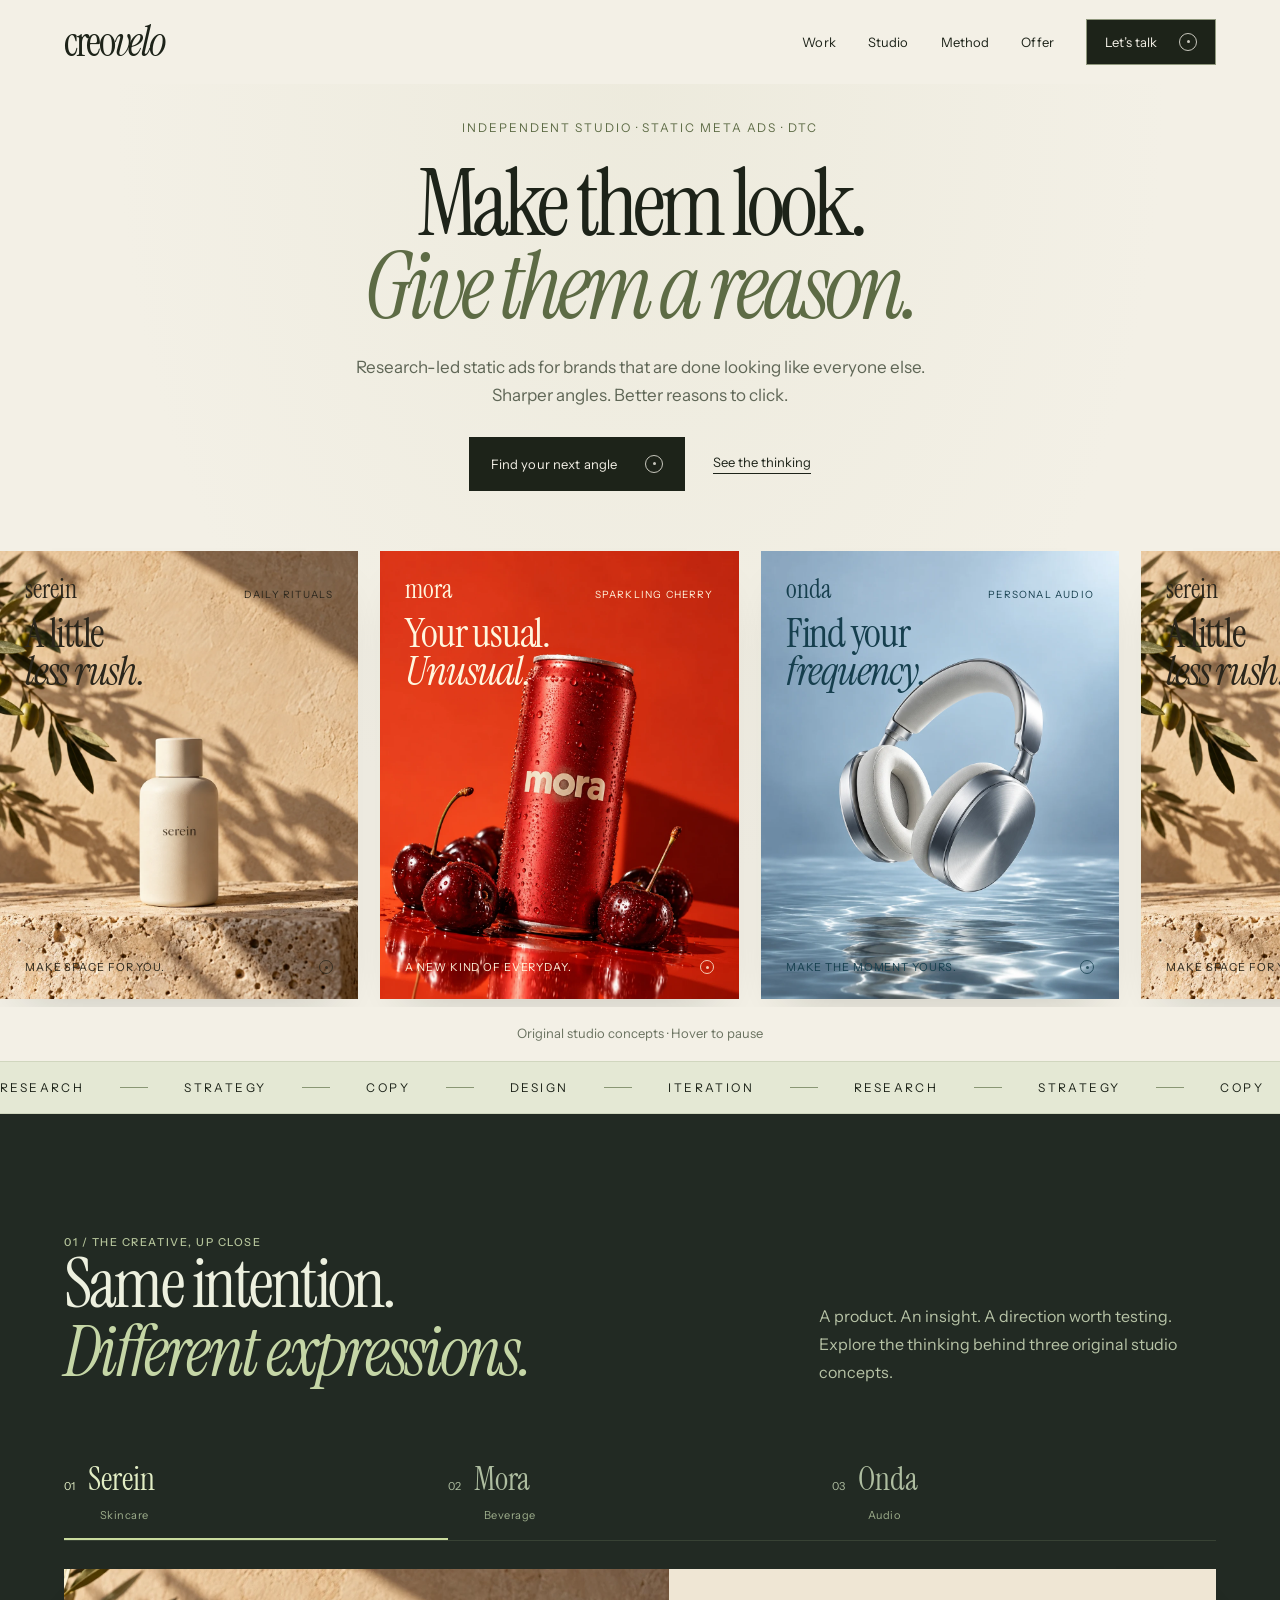
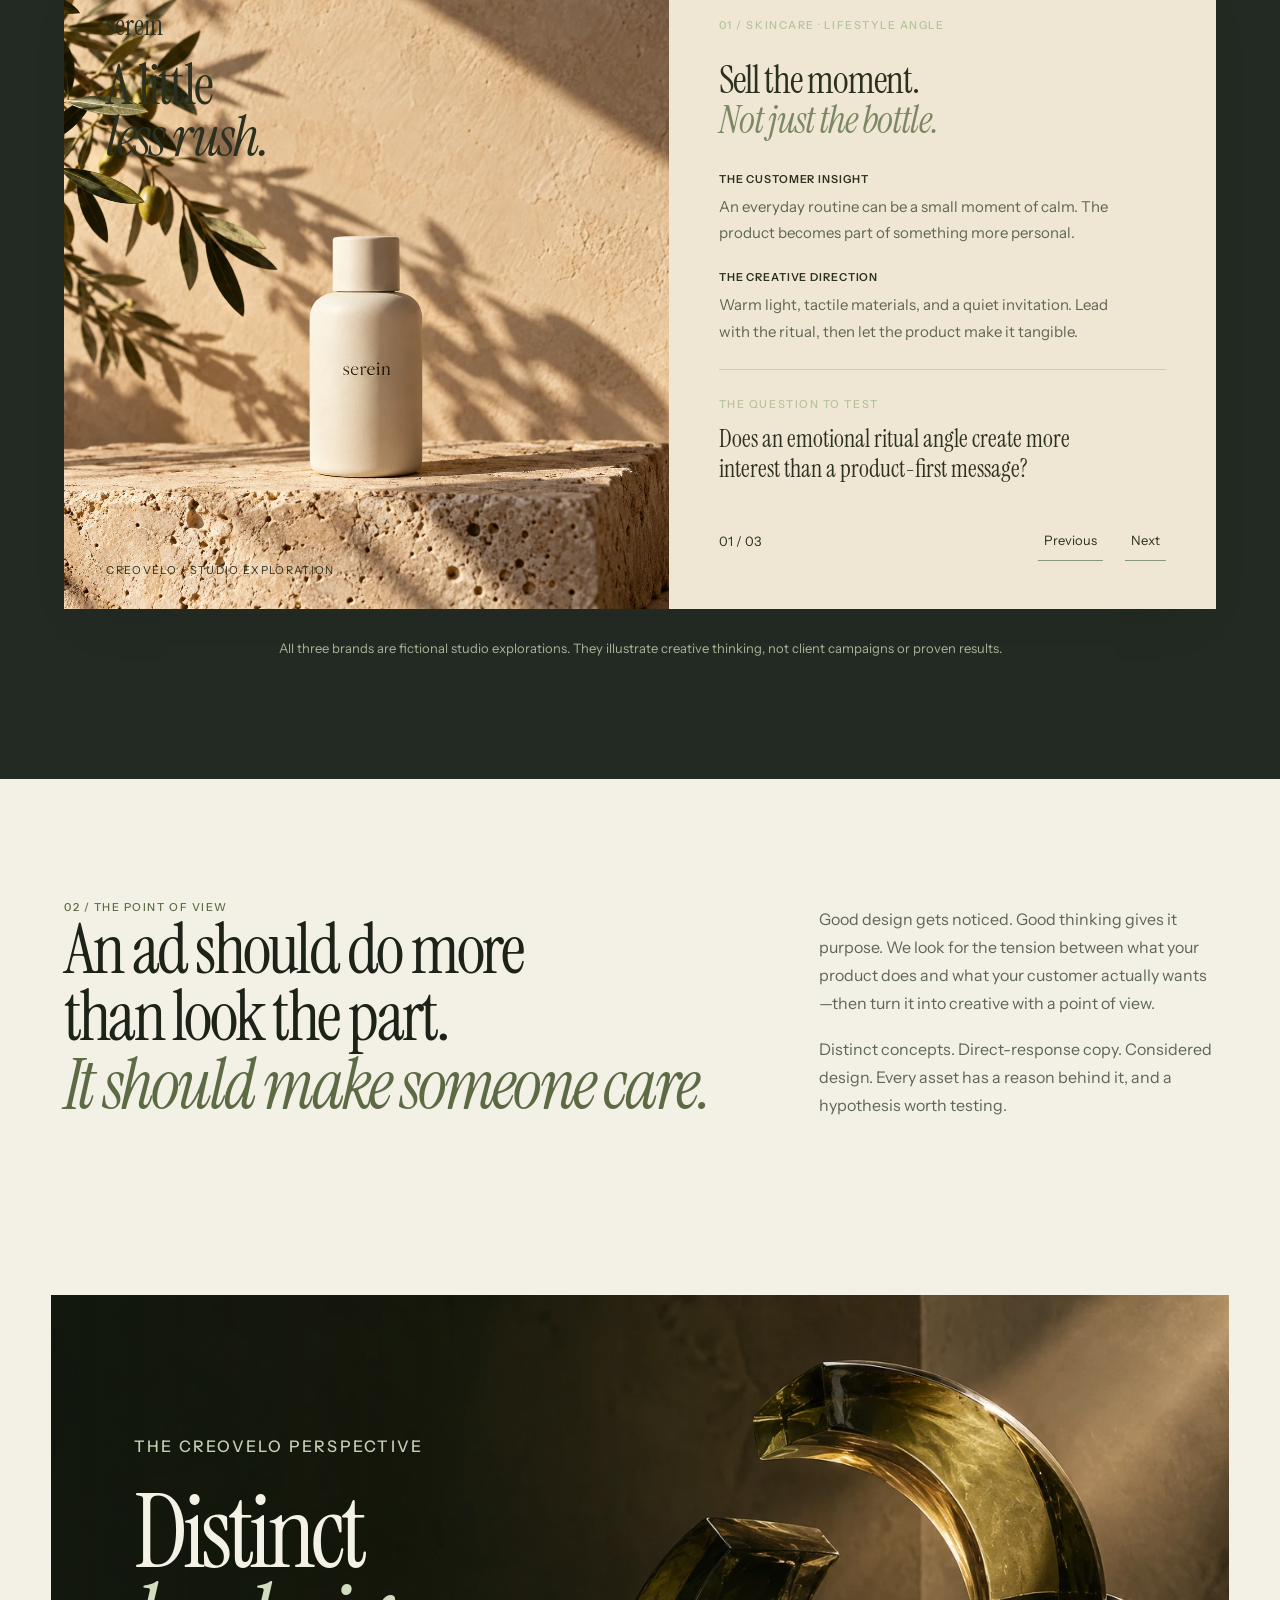
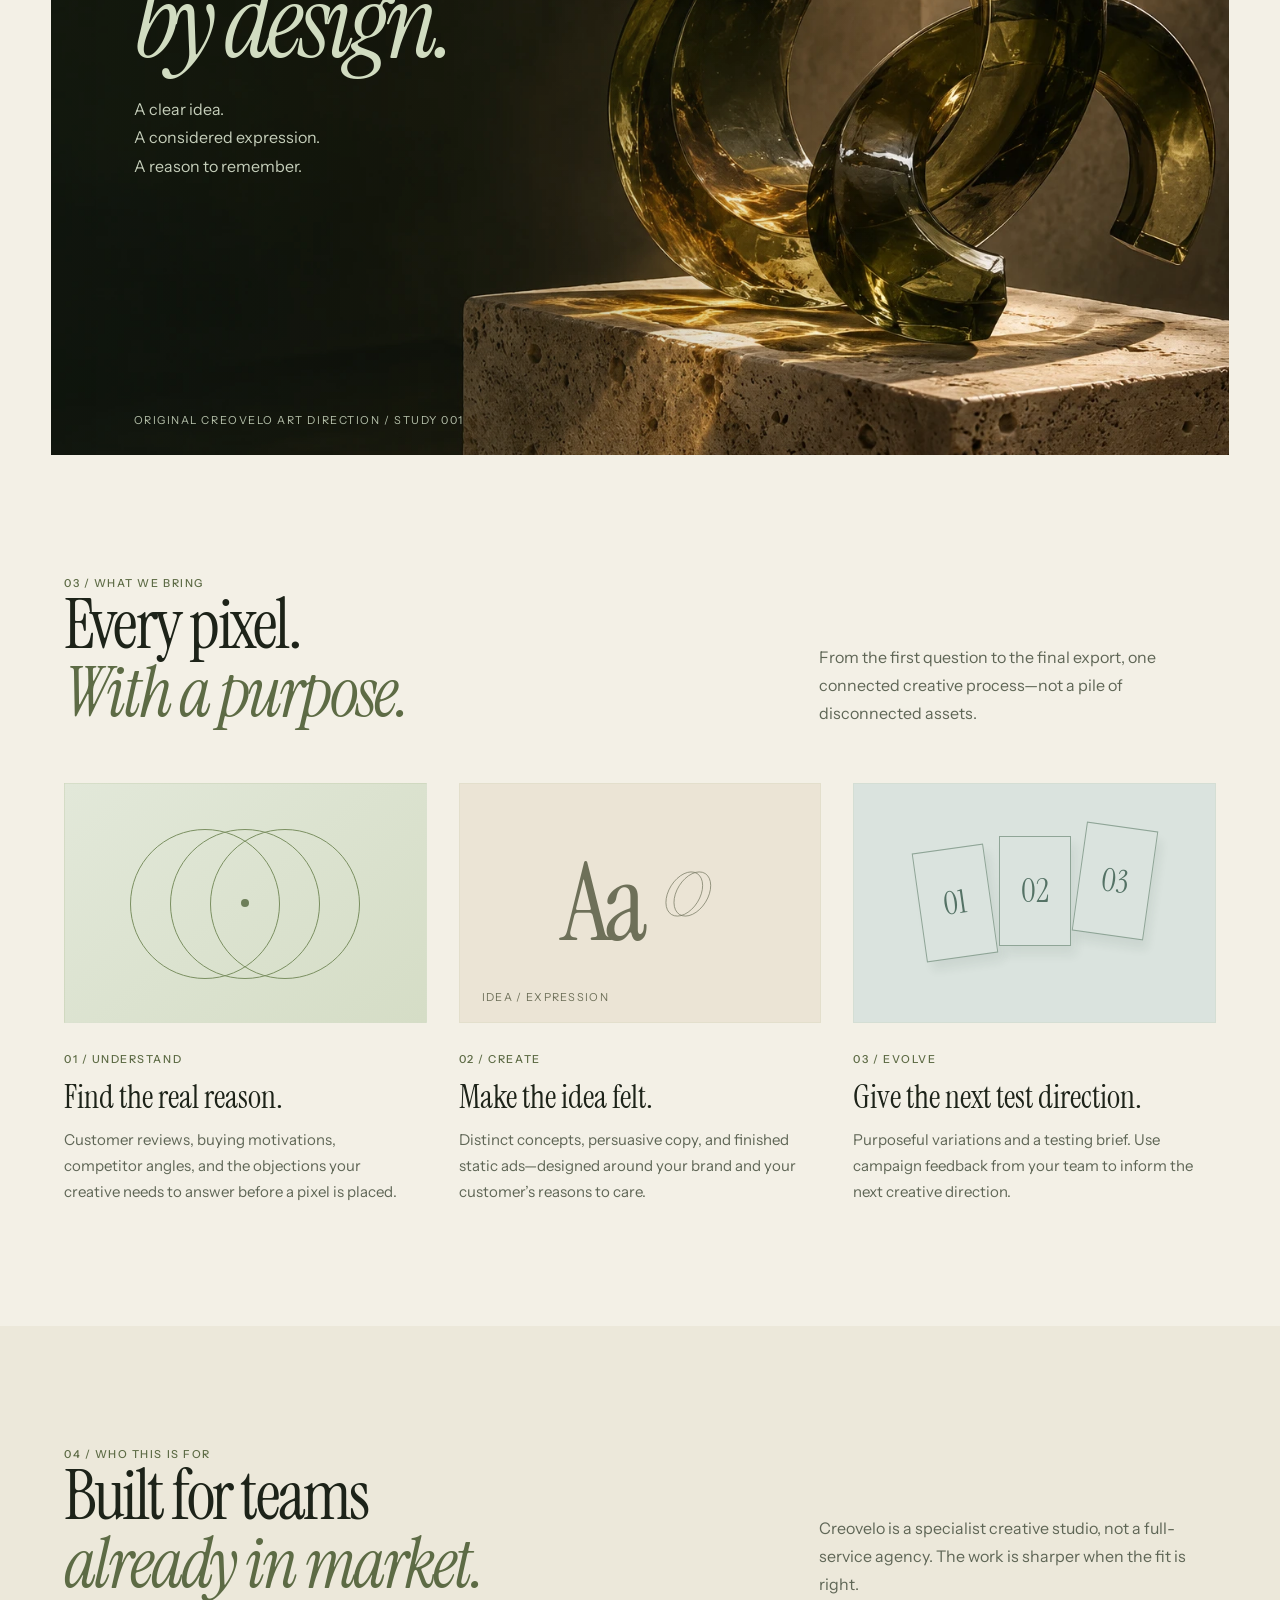
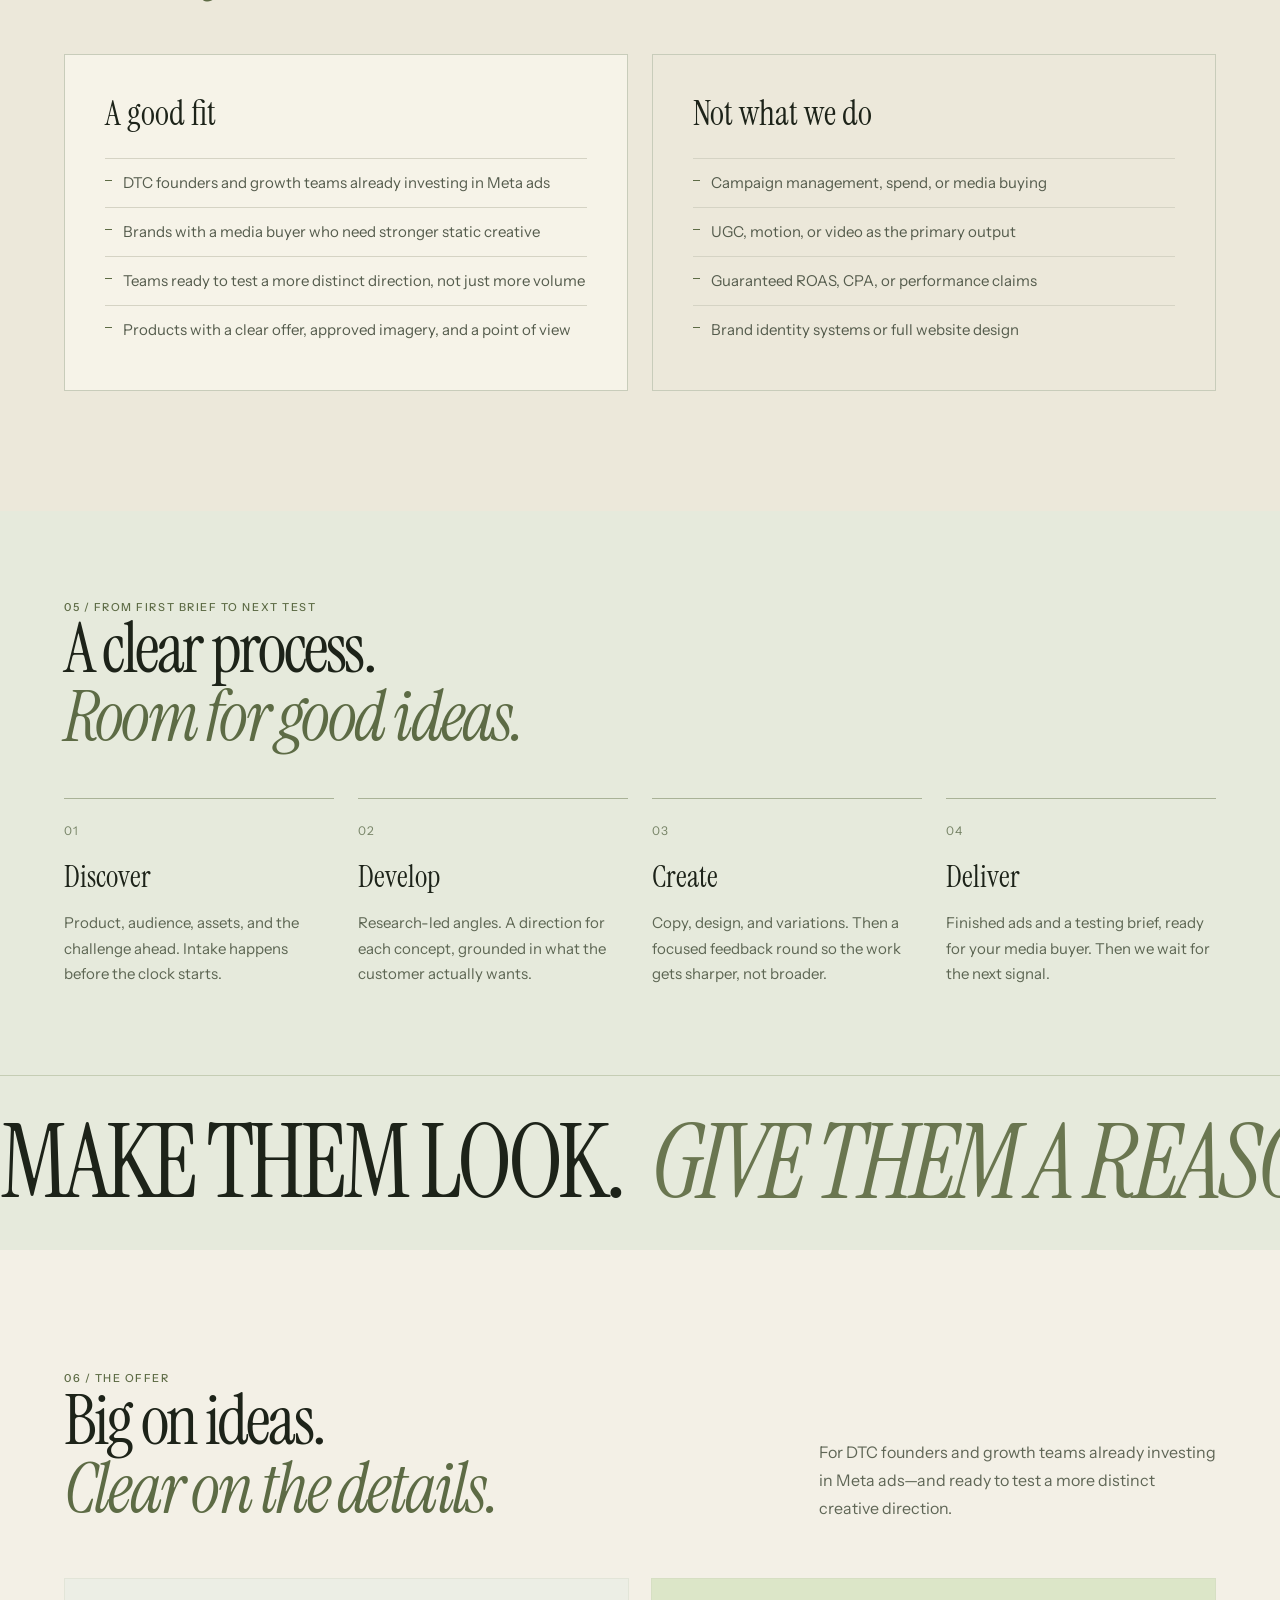
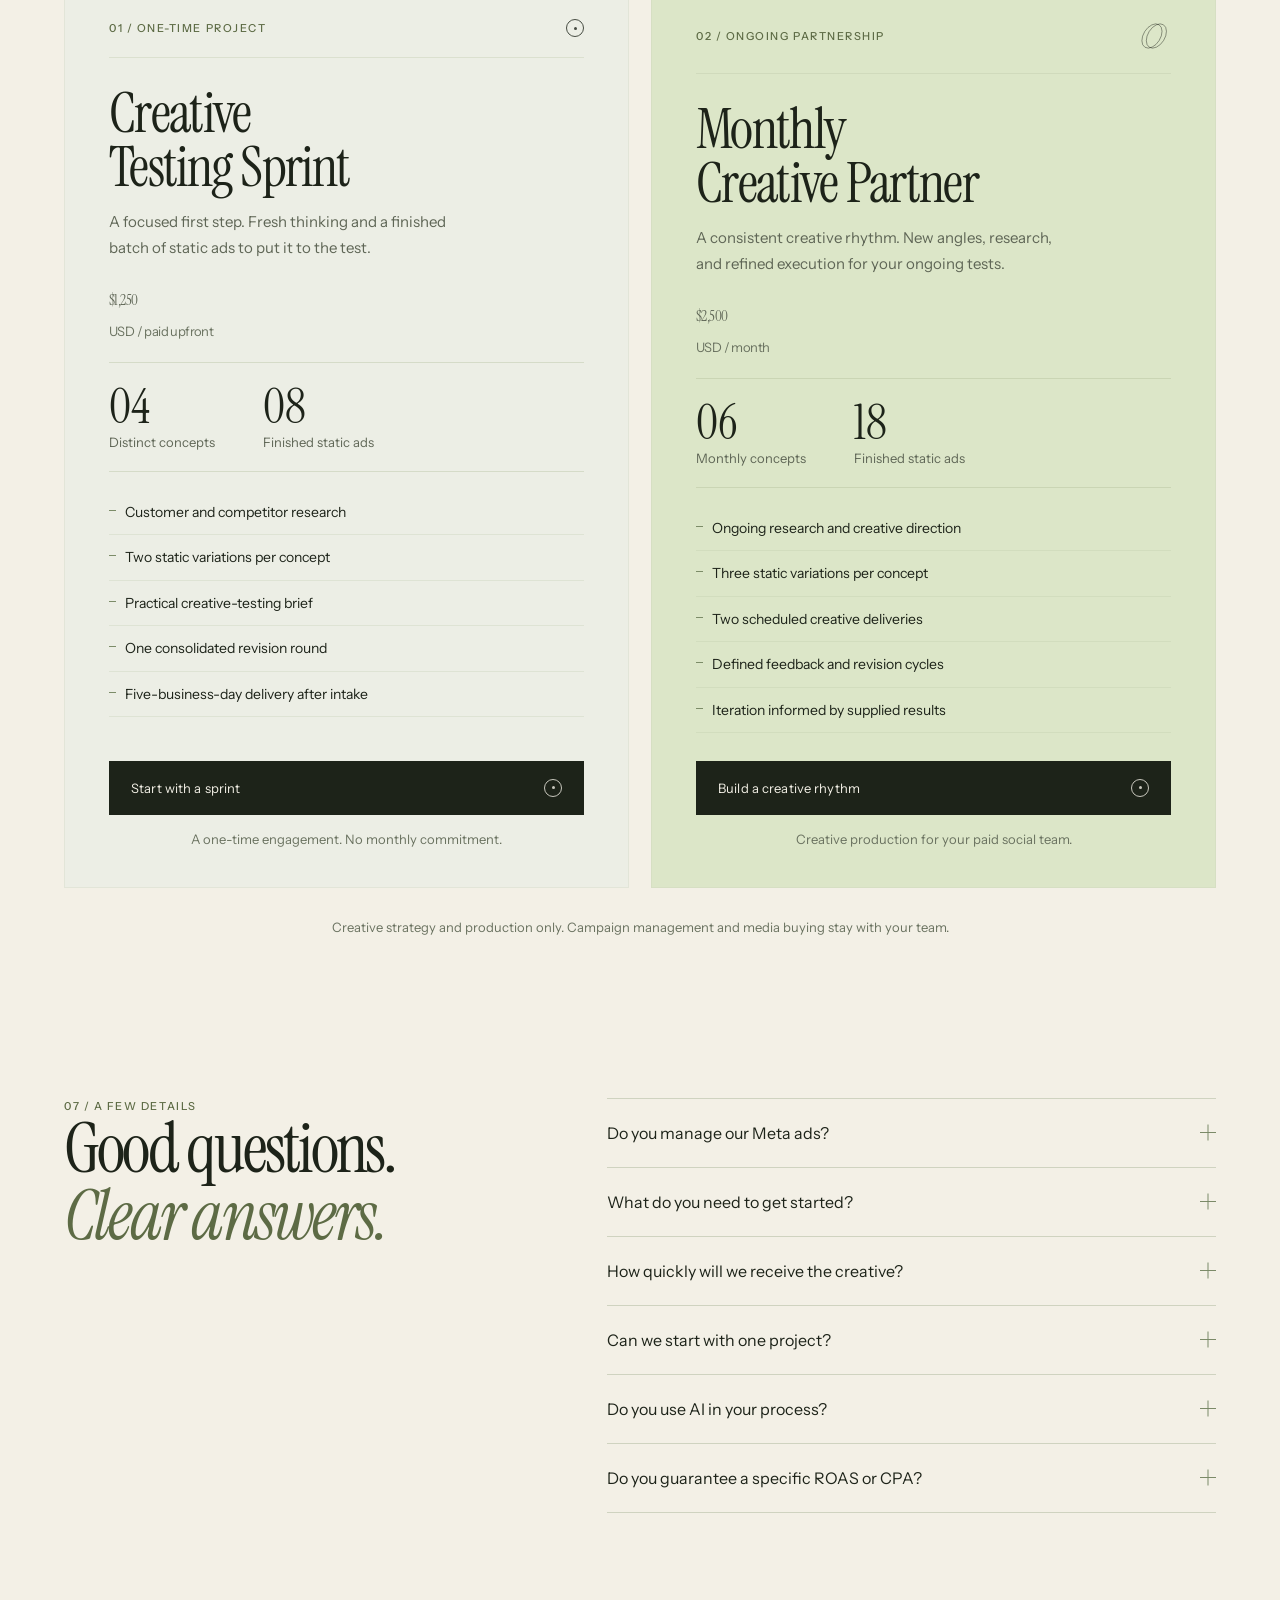
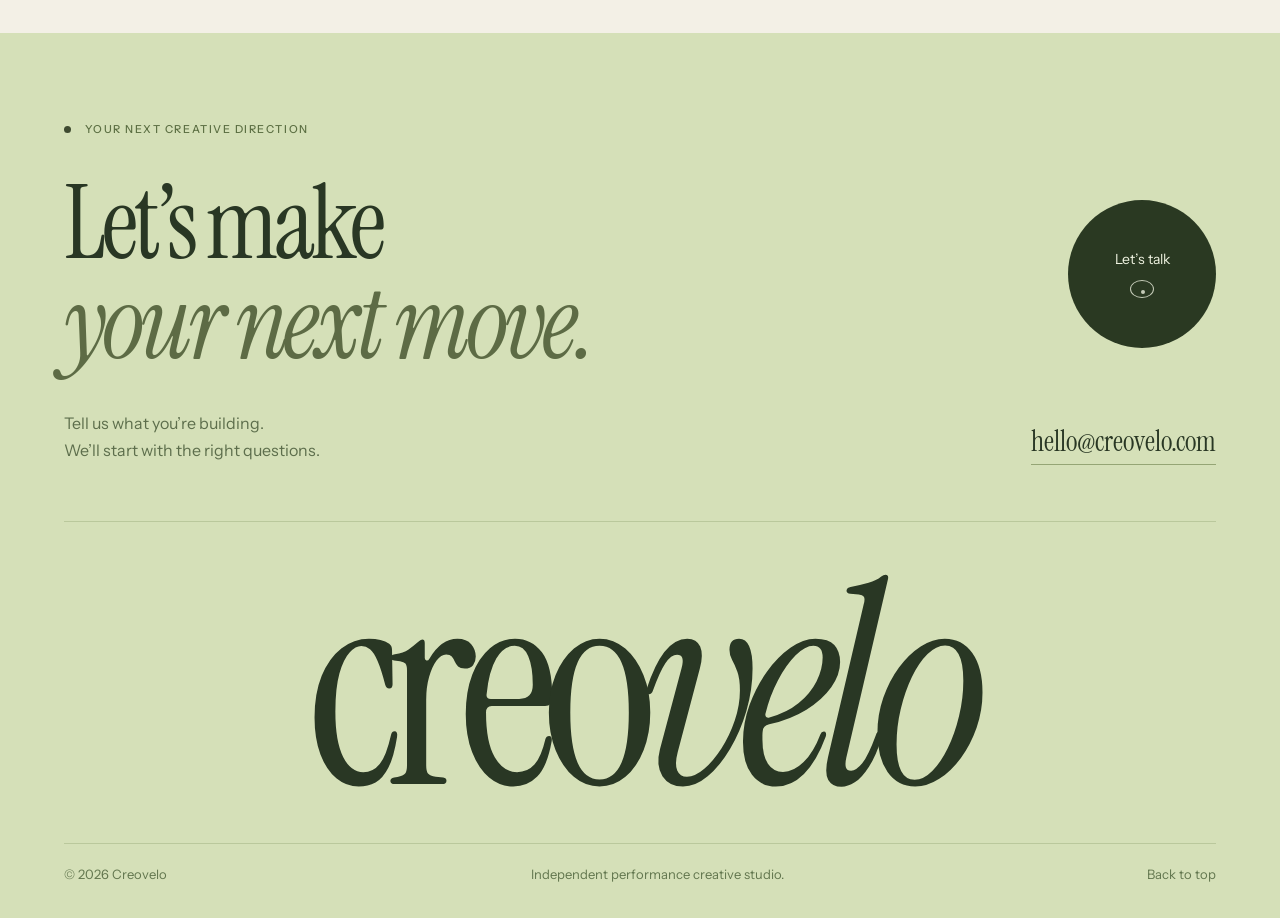
==== index.html @ e88e09fb "Fix mobile marquee motion and page scale Stop iOS sticky hover from freezing the concept filmstrip, " ====
<!doctype html>
<html lang="en">
<head>
  <meta charset="utf-8">
  <meta name="viewport" content="width=device-width, initial-scale=1, viewport-fit=cover">
  <title>Creovelo — Creative built to perform.</title>
  <meta name="description" content="Creovelo is an independent performance creative studio for DTC brands. Customer research, distinct angles, and beautifully crafted static Meta ads.">
  <meta name="theme-color" content="#f3f0e6">
  <meta property="og:title" content="Creovelo — Creative built to perform.">
  <meta property="og:description" content="Research-led static advertising for ambitious DTC brands.">
  <meta property="og:type" content="website">
  <meta property="og:image" content="studio-concept.webp">
  <link rel="icon" href="favicon.svg" type="image/svg+xml">
  <link rel="preconnect" href="https://fonts.googleapis.com">
  <link rel="preconnect" href="https://fonts.gstatic.com" crossorigin>
  <link href="https://fonts.googleapis.com/css2?family=Instrument+Sans:ital,wght@0,400;0,500;0,600;1,400&family=Instrument+Serif:ital@0;1&display=swap" rel="stylesheet">
  <link rel="preload" as="image" href="studio-concept.webp">
  <link rel="stylesheet" href="style.css">
  <script type="application/ld+json">
    {
      "@context": "https://schema.org",
      "@type": "ProfessionalService",
      "name": "Creovelo",
      "description": "Independent performance creative studio for DTC brands. Research-led static Meta ads.",
      "url": "https://creovelo.com",
      "email": "hello@creovelo.com",
      "areaServed": "Worldwide",
      "serviceType": "Performance creative production"
    }
  </script>
</head>
<body>
  <a class="skip" href="#main">Skip to content</a>
  <div class="progress" aria-hidden="true"></div>

  <header class="header">
    <a class="wordmark" href="#top" aria-label="Creovelo home">creo<span>velo</span></a>
    <nav id="navigation" aria-label="Main navigation">
      <a href="#work">Work</a>
      <a href="#studio">Studio</a>
      <a href="#method">Method</a>
      <a href="#offer">Offer</a>
      <button class="nav-cta" data-contact>Let’s talk <i class="mark" aria-hidden="true"></i></button>
    </nav>
    <button class="menu-toggle" aria-label="Open navigation" aria-expanded="false" aria-controls="navigation">
      Menu <span class="menu-lines" aria-hidden="true"></span>
    </button>
  </header>

  <main id="main">
    <section class="hero" id="top" aria-labelledby="hero-title">
      <p class="hero-kicker">Independent studio · Static Meta ads · DTC</p>
      <h1 id="hero-title">
        <span>Make them look.</span>
        <em>Give them a reason.</em>
      </h1>
      <div class="hero-lead">
        <p>Research-led static ads for brands that are done looking like everyone else. Sharper angles. Better reasons to click.</p>
        <div class="hero-actions">
          <button class="button" data-contact>Find your next angle <i class="mark" aria-hidden="true"></i></button>
          <a class="text-link" href="#work">See the thinking</a>
        </div>
      </div>

      <div class="concept-marquee" aria-label="Original studio advertising concepts">
        <div class="concept-track">
          <div class="concept-group">
            <a class="concept-card theme-serein" href="#work" data-select="serein">
              <img src="studio-concept.webp" alt="Serein skincare bottle in warm sunlight on limestone" width="1254" height="1254" fetchpriority="high">
              <span class="concept-brand">serein <small>Daily rituals</small></span>
              <strong class="concept-title">A little<br><em>less rush.</em></strong>
              <span class="concept-footer">Make space for you. <i class="mark" aria-hidden="true"></i></span>
            </a>
            <a class="concept-card theme-mora" href="#work" data-select="mora">
              <img src="mora-concept.webp" alt="Mora cherry sparkling drink can with condensation against a bright red backdrop" width="1122" height="1402">
              <span class="concept-brand">mora <small>Sparkling cherry</small></span>
              <strong class="concept-title">Your usual.<br><em>Unusual.</em></strong>
              <span class="concept-footer">A new kind of everyday. <i class="mark" aria-hidden="true"></i></span>
            </a>
            <a class="concept-card theme-onda" href="#work" data-select="onda">
              <img src="onda-concept.webp" alt="Silver Onda headphones floating above an icy blue reflective surface" width="1122" height="1402">
              <span class="concept-brand">onda <small>Personal audio</small></span>
              <strong class="concept-title">Find your<br><em>frequency.</em></strong>
              <span class="concept-footer">Make the moment yours. <i class="mark" aria-hidden="true"></i></span>
            </a>
          </div>
          <div class="concept-group" aria-hidden="true">
            <a class="concept-card theme-serein" href="#work" data-select="serein" tabindex="-1">
              <img src="studio-concept.webp" alt="" width="1254" height="1254">
              <span class="concept-brand">serein <small>Daily rituals</small></span>
              <strong class="concept-title">A little<br><em>less rush.</em></strong>
              <span class="concept-footer">Make space for you. <i class="mark" aria-hidden="true"></i></span>
            </a>
            <a class="concept-card theme-mora" href="#work" data-select="mora" tabindex="-1">
              <img src="mora-concept.webp" alt="" width="1122" height="1402">
              <span class="concept-brand">mora <small>Sparkling cherry</small></span>
              <strong class="concept-title">Your usual.<br><em>Unusual.</em></strong>
              <span class="concept-footer">A new kind of everyday. <i class="mark" aria-hidden="true"></i></span>
            </a>
            <a class="concept-card theme-onda" href="#work" data-select="onda" tabindex="-1">
              <img src="onda-concept.webp" alt="" width="1122" height="1402">
              <span class="concept-brand">onda <small>Personal audio</small></span>
              <strong class="concept-title">Find your<br><em>frequency.</em></strong>
              <span class="concept-footer">Make the moment yours. <i class="mark" aria-hidden="true"></i></span>
            </a>
          </div>
        </div>
      </div>
      <p class="hero-caption">Original studio concepts<span class="pause-hint"> · Hover to pause</span></p>
    </section>

    <div class="ticker" aria-label="Research. Strategy. Copy. Design. Iteration.">
      <div class="ticker-track">
        <span>Research <i></i> Strategy <i></i> Copy <i></i> Design <i></i> Iteration <i></i></span>
        <span aria-hidden="true">Research <i></i> Strategy <i></i> Copy <i></i> Design <i></i> Iteration <i></i></span>
      </div>
    </div>

    <section class="work section" id="work">
      <div class="container">
        <div class="section-head">
          <div>
            <p class="eyebrow">01 / The creative, up close</p>
            <h2>Same intention.<br><em>Different expressions.</em></h2>
          </div>
          <p>A product. An insight. A direction worth testing. Explore the thinking behind three original studio concepts.</p>
        </div>

        <div class="project-tabs" role="tablist" aria-label="Choose a creative concept">
          <button role="tab" id="project-serein" aria-controls="project-panel" aria-selected="true" data-project="serein"><span>01</span> Serein <small>Skincare</small></button>
          <button role="tab" id="project-mora" aria-controls="project-panel" aria-selected="false" tabindex="-1" data-project="mora"><span>02</span> Mora <small>Beverage</small></button>
          <button role="tab" id="project-onda" aria-controls="project-panel" aria-selected="false" tabindex="-1" data-project="onda"><span>03</span> Onda <small>Audio</small></button>
        </div>

        <div class="project-panel theme-serein" id="project-panel" role="tabpanel" aria-labelledby="project-serein" tabindex="0">
          <div class="project-visual">
            <img id="project-image" src="studio-concept.webp" alt="Serein fictional skincare concept in warm sunlight" width="1254" height="1254">
            <span id="project-brand">serein</span>
            <h3 id="project-headline">A little<br><em>less rush.</em></h3>
            <span class="project-visual-label">Creovelo / Studio exploration</span>
          </div>
          <div class="project-thinking">
            <p class="eyebrow" id="project-type">01 / Skincare · Lifestyle angle</p>
            <h3 id="project-statement">Sell the moment.<br><em>Not just the bottle.</em></h3>
            <div class="project-detail">
              <span>The customer insight</span>
              <p id="project-insight">An everyday routine can be a small moment of calm. The product becomes part of something more personal.</p>
            </div>
            <div class="project-detail">
              <span>The creative direction</span>
              <p id="project-direction">Warm light, tactile materials, and a quiet invitation. Lead with the ritual, then let the product make it tangible.</p>
            </div>
            <div class="project-hypothesis">
              <span class="eyebrow">The question to test</span>
              <p id="project-question">Does an emotional ritual angle create more interest than a product-first message?</p>
            </div>
            <div class="project-controls">
              <span id="project-count">01 / 03</span>
              <div>
                <button class="project-prev" type="button" aria-label="Previous creative concept">Previous</button>
                <button class="project-next" type="button" aria-label="Next creative concept">Next</button>
              </div>
            </div>
          </div>
        </div>
        <p class="fine-print">All three brands are fictional studio explorations. They illustrate creative thinking, not client campaigns or proven results.</p>
      </div>
    </section>

    <section class="studio section" id="studio">
      <div class="container">
        <div class="section-head">
          <div>
            <p class="eyebrow">02 / The point of view</p>
            <h2>An ad should do more<br>than look the part.<br><em>It should make someone care.</em></h2>
          </div>
          <div class="studio-copy">
            <p>Good design gets noticed. Good thinking gives it purpose. We look for the tension between what your product does and what your customer actually wants—then turn it into creative with a point of view.</p>
            <p>Distinct concepts. Direct-response copy. Considered design. Every asset has a reason behind it, and a hypothesis worth testing.</p>
          </div>
        </div>
      </div>
    </section>

    <section class="chapter" aria-labelledby="chapter-title">
      <div class="chapter-frame">
        <img src="creovelo-glass.webp" alt="Two intertwined smoked olive glass forms on a limestone plinth, created for Creovelo" width="1536" height="1024" loading="lazy">
        <div class="chapter-shade"></div>
        <div class="chapter-copy">
          <p class="eyebrow">The Creovelo perspective</p>
          <h2 id="chapter-title">Distinct<br><em>by design.</em></h2>
          <p>A clear idea.<br>A considered expression.<br>A reason to remember.</p>
        </div>
        <span class="chapter-caption">Original Creovelo art direction / Study 001</span>
      </div>
    </section>

    <section class="method section" id="method">
      <div class="container">
        <div class="section-head">
          <div>
            <p class="eyebrow">03 / What we bring</p>
            <h2>Every pixel.<br><em>With a purpose.</em></h2>
          </div>
          <p>From the first question to the final export, one connected creative process—not a pile of disconnected assets.</p>
        </div>
        <div class="method-grid">
          <article>
            <div class="method-art art-research" aria-hidden="true">
              <span class="ring r1"></span>
              <span class="ring r2"></span>
              <span class="ring r3"></span>
              <i></i>
            </div>
            <p class="eyebrow">01 / Understand</p>
            <h3>Find the real reason.</h3>
            <p>Customer reviews, buying motivations, competitor angles, and the objections your creative needs to answer before a pixel is placed.</p>
          </article>
          <article>
            <div class="method-art art-create" aria-hidden="true">
              <span>Aa</span>
              <svg class="studio-mark" viewBox="0 0 100 100" fill="none" aria-hidden="true"><ellipse cx="44" cy="50" rx="25" ry="39" transform="rotate(32 44 50)"/><ellipse cx="57" cy="50" rx="25" ry="39" transform="rotate(32 57 50)"/></svg>
              <b>Idea / Expression</b>
            </div>
            <p class="eyebrow">02 / Create</p>
            <h3>Make the idea felt.</h3>
            <p>Distinct concepts, persuasive copy, and finished static ads—designed around your brand and your customer’s reasons to care.</p>
          </article>
          <article>
            <div class="method-art art-iterate" aria-hidden="true">
              <span>01</span>
              <span>02</span>
              <span>03</span>
            </div>
            <p class="eyebrow">03 / Evolve</p>
            <h3>Give the next test direction.</h3>
            <p>Purposeful variations and a testing brief. Use campaign feedback from your team to inform the next creative direction.</p>
          </article>
        </div>
      </div>
    </section>

    <section class="fit section" id="fit">
      <div class="container">
        <div class="section-head">
          <div>
            <p class="eyebrow">04 / Who this is for</p>
            <h2>Built for teams<br><em>already in market.</em></h2>
          </div>
          <p>Creovelo is a specialist creative studio, not a full-service agency. The work is sharper when the fit is right.</p>
        </div>
        <div class="fit-grid">
          <article>
            <h3>A good fit</h3>
            <ul>
              <li>DTC founders and growth teams already investing in Meta ads</li>
              <li>Brands with a media buyer who need stronger static creative</li>
              <li>Teams ready to test a more distinct direction, not just more volume</li>
              <li>Products with a clear offer, approved imagery, and a point of view</li>
            </ul>
          </article>
          <article>
            <h3>Not what we do</h3>
            <ul>
              <li>Campaign management, spend, or media buying</li>
              <li>UGC, motion, or video as the primary output</li>
              <li>Guaranteed ROAS, CPA, or performance claims</li>
              <li>Brand identity systems or full website design</li>
            </ul>
          </article>
        </div>
      </div>
    </section>

    <section class="process" id="process">
      <div class="container">
        <div class="process-intro">
          <p class="eyebrow">05 / From first brief to next test</p>
          <h2>A clear process.<br><em>Room for good ideas.</em></h2>
        </div>
        <ol class="process-steps">
          <li>
            <span>01</span>
            <h3>Discover</h3>
            <p>Product, audience, assets, and the challenge ahead. Intake happens before the clock starts.</p>
          </li>
          <li>
            <span>02</span>
            <h3>Develop</h3>
            <p>Research-led angles. A direction for each concept, grounded in what the customer actually wants.</p>
          </li>
          <li>
            <span>03</span>
            <h3>Create</h3>
            <p>Copy, design, and variations. Then a focused feedback round so the work gets sharper, not broader.</p>
          </li>
          <li>
            <span>04</span>
            <h3>Deliver</h3>
            <p>Finished ads and a testing brief, ready for your media buyer. Then we wait for the next signal.</p>
          </li>
        </ol>
      </div>
    </section>

    <div class="statement" aria-hidden="true">
      <div class="ticker-track">
        <span>Make them look. <em>Give them a reason.</em> <svg class="studio-mark" viewBox="0 0 100 100" fill="none"><ellipse cx="44" cy="50" rx="25" ry="39" transform="rotate(32 44 50)"/><ellipse cx="57" cy="50" rx="25" ry="39" transform="rotate(32 57 50)"/></svg></span>
        <span>Make them look. <em>Give them a reason.</em> <svg class="studio-mark" viewBox="0 0 100 100" fill="none"><ellipse cx="44" cy="50" rx="25" ry="39" transform="rotate(32 44 50)"/><ellipse cx="57" cy="50" rx="25" ry="39" transform="rotate(32 57 50)"/></svg></span>
      </div>
    </div>

    <section class="offer section" id="offer">
      <div class="container">
        <div class="section-head">
          <div>
            <p class="eyebrow">06 / The offer</p>
            <h2>Big on ideas.<br><em>Clear on the details.</em></h2>
          </div>
          <p>For DTC founders and growth teams already investing in Meta ads—and ready to test a more distinct creative direction.</p>
        </div>
        <div class="offer-grid">
          <article class="offer-card">
            <div class="offer-top">
              <p class="eyebrow">01 / One-time project</p>
              <i class="mark" aria-hidden="true"></i>
            </div>
            <h3>Creative<br>Testing Sprint</h3>
            <p>A focused first step. Fresh thinking and a finished batch of static ads to put it to the test.</p>
            <p class="price">$1,250 <span>USD / paid upfront</span></p>
            <div class="offer-stats">
              <div><strong>04</strong><span>Distinct concepts</span></div>
              <div><strong>08</strong><span>Finished static ads</span></div>
            </div>
            <ul>
              <li>Customer and competitor research</li>
              <li>Two static variations per concept</li>
              <li>Practical creative-testing brief</li>
              <li>One consolidated revision round</li>
              <li>Five-business-day delivery after intake</li>
            </ul>
            <button class="button" data-contact="Creative Testing Sprint">Start with a sprint <i class="mark" aria-hidden="true"></i></button>
            <small>A one-time engagement. No monthly commitment.</small>
          </article>
          <article class="offer-card featured">
            <div class="offer-top">
              <p class="eyebrow">02 / Ongoing partnership</p>
              <svg class="studio-mark" viewBox="0 0 100 100" fill="none" aria-hidden="true"><ellipse cx="44" cy="50" rx="25" ry="39" transform="rotate(32 44 50)"/><ellipse cx="57" cy="50" rx="25" ry="39" transform="rotate(32 57 50)"/></svg>
            </div>
            <h3>Monthly<br>Creative Partner</h3>
            <p>A consistent creative rhythm. New angles, research, and refined execution for your ongoing tests.</p>
            <p class="price">$2,500 <span>USD / month</span></p>
            <div class="offer-stats">
              <div><strong>06</strong><span>Monthly concepts</span></div>
              <div><strong>18</strong><span>Finished static ads</span></div>
            </div>
            <ul>
              <li>Ongoing research and creative direction</li>
              <li>Three static variations per concept</li>
              <li>Two scheduled creative deliveries</li>
              <li>Defined feedback and revision cycles</li>
              <li>Iteration informed by supplied results</li>
            </ul>
            <button class="button" data-contact="Monthly Creative Partner">Build a creative rhythm <i class="mark" aria-hidden="true"></i></button>
            <small>Creative production for your paid social team.</small>
          </article>
        </div>
        <p class="fine-print">Creative strategy and production only. Campaign management and media buying stay with your team.</p>
      </div>
    </section>

    <section class="faq section" id="faq">
      <div class="container">
        <div class="faq-layout">
          <div>
            <p class="eyebrow">07 / A few details</p>
            <h2>Good questions.<br><em>Clear answers.</em></h2>
          </div>
          <div class="faq-list">
            <details>
              <summary>Do you manage our Meta ads?<span class="expand" aria-hidden="true"></span></summary>
              <p>Creovelo focuses on research, creative concepts, copy, and static ad production. Your team or media buyer handles campaign setup, spend, and optimization.</p>
            </details>
            <details>
              <summary>What do you need to get started?<span class="expand" aria-hidden="true"></span></summary>
              <p>Your product information, approved imagery, brand guidelines, and advertising priorities. Existing creative, customer feedback, and campaign results are helpful when available. Sprint delivery begins after intake is complete.</p>
            </details>
            <details>
              <summary>How quickly will we receive the creative?<span class="expand" aria-hidden="true"></span></summary>
              <p>The Creative Testing Sprint is delivered within five business days after completed intake and receipt of the required brand assets. Monthly work follows two scheduled creative deliveries, with the calendar agreed at kickoff.</p>
            </details>
            <details>
              <summary>Can we start with one project?<span class="expand" aria-hidden="true"></span></summary>
              <p>Yes. The $1,250 USD Creative Testing Sprint is a one-time engagement: four concepts, two static variations per concept, a testing brief, and one consolidated revision round. There is no obligation to move to a monthly partnership.</p>
            </details>
            <details>
              <summary>Do you use AI in your process?<span class="expand" aria-hidden="true"></span></summary>
              <p>We use modern creative tools, including AI-assisted workflows where appropriate, alongside customer research, creative direction, and quality review. Every asset is reviewed for brand fit, clarity, and product accuracy.</p>
            </details>
            <details>
              <summary>Do you guarantee a specific ROAS or CPA?<span class="expand" aria-hidden="true"></span></summary>
              <p>No. Advertising outcomes depend on your offer, media buying, audience, landing page, and other factors. We deliver thoughtful, research-driven creative and clear testing recommendations, without promising a particular result.</p>
            </details>
          </div>
        </div>
      </div>
    </section>

    <section class="contact" id="contact">
      <div class="container">
        <p class="eyebrow"><span class="dot"></span> Your next creative direction</p>
        <div class="contact-row">
          <h2>Let’s make<br><em>your next move.</em></h2>
          <button class="contact-orb" data-contact aria-label="Start a conversation">Let’s talk <i class="mark" aria-hidden="true"></i></button>
        </div>
        <div class="contact-meta">
          <p>Tell us what you’re building.<br>We’ll start with the right questions.</p>
          <a href="mailto:hello@creovelo.com">hello@creovelo.com</a>
        </div>
        <a class="footer-wordmark" href="#top" aria-label="Back to top">creo<em>velo</em></a>
        <footer>
          <span>© <span id="year">2026</span> Creovelo</span>
          <span>Independent performance creative studio.</span>
          <a href="#top">Back to top</a>
        </footer>
      </div>
    </section>
  </main>

  <dialog id="contact-dialog" aria-labelledby="dialog-title">
    <button class="dialog-close" type="button" aria-label="Close contact form"><span></span></button>
    <p class="eyebrow">A good place to begin</p>
    <h2 id="dialog-title">Tell us about<br><em>your brand.</em></h2>
    <p class="dialog-lead">A few details to start the conversation. Nothing is sent until you hit send in your email app.</p>
    <form id="contact-form">
      <label>Your name
        <input name="name" autocomplete="name" required placeholder="Alex Morgan" maxlength="100">
      </label>
      <label>Brand or website
        <input name="brand" required placeholder="Your brand name or website" maxlength="200">
      </label>
      <label>I’m interested in
        <select name="service">
          <option>Creative Testing Sprint</option>
          <option>Monthly Creative Partner</option>
          <option>Let’s find the right fit</option>
        </select>
      </label>
      <label>What are you looking to test?
        <textarea name="goals" rows="3" placeholder="Your product, current creative challenges, or a new direction…" maxlength="3000"></textarea>
      </label>
      <button class="button" type="submit">Continue in email <i class="mark" aria-hidden="true"></i></button>
      <p class="form-note">Opens a draft to hello@creovelo.com. If nothing opens, email us directly.</p>
      <p id="form-status" role="status"></p>
    </form>
  </dialog>

  <script src="app.js" defer></script>
</body>
</html>
---- style.css ----
:root {
  --paper: #f3f0e6;
  --paper-deep: #e7e3d3;
  --cream: #faf8f1;
  --ink: #1d2319;
  --ink-soft: #2a3224;
  --olive: #5d6b45;
  --olive-deep: #3e4a30;
  --moss: #8a9868;
  --muted: #6a7260;
  --line: #cfd3c0;
  --line-soft: #ddd8c8;
  --serein: #efe6d4;
  --mora: #f3e0d4;
  --onda: #dbe6e4;
  --serif: "Instrument Serif", Georgia, serif;
  --sans: "Instrument Sans", Arial, sans-serif;
  --header: 84px;
  --ease: cubic-bezier(.19, 1, .22, 1);
  --shadow: 0 24px 48px -28px #1d231940;
}

* { box-sizing: border-box; }
html { scroll-behavior: smooth; scroll-padding-top: calc(var(--header) + env(safe-area-inset-top, 0px) + 20px); }
body {
  margin: 0;
  background: var(--paper);
  color: var(--ink);
  font-family: var(--sans);
  -webkit-font-smoothing: antialiased;
  padding-top: calc(var(--header) + env(safe-area-inset-top, 0px));
  overflow-x: clip;
}
::selection { background: #d7e09e; }
a { color: inherit; text-decoration: none; }
button, input, select, textarea { font: inherit; color: inherit; }
button { cursor: pointer; border: 0; background: none; }
button, a { -webkit-tap-highlight-color: transparent; }
img { display: block; max-width: 100%; object-fit: cover; }
h1, h2, h3, h4, p { margin: 0; font-weight: 400; }
em { font-weight: 400; }
ul { margin: 0; padding: 0; list-style: none; }
ol { margin: 0; padding: 0; }

:focus-visible {
  outline: 2px solid #879957;
  outline-offset: 5px;
}

.container { width: min(1320px, 90%); margin-inline: auto; }
.section { padding-block: 120px; }
.eyebrow {
  font-size: 11px;
  line-height: 1.5;
  letter-spacing: .14em;
  text-transform: uppercase;
  font-weight: 500;
  color: var(--olive);
}
.dot {
  display: inline-block;
  width: 7px;
  height: 7px;
  border-radius: 50%;
  background: var(--olive-deep);
  margin-right: 10px;
}
.fine-print {
  margin-top: 28px;
  font-size: 13px;
  line-height: 1.7;
  color: var(--muted);
  text-align: center;
}

.skip {
  position: fixed;
  top: -100px;
  left: 20px;
  z-index: 400;
  background: var(--ink);
  color: var(--paper);
  padding: 14px 18px;
}
.skip:focus { top: 12px; }

.progress {
  position: fixed;
  top: 0;
  left: 0;
  width: 100%;
  height: 2px;
  background: #798860;
  z-index: 300;
  transform-origin: left;
  transform: scaleX(0);
}

.mark {
  display: inline-block;
  width: 18px;
  height: 18px;
  border: 1px solid currentColor;
  border-radius: 50%;
  position: relative;
  flex: 0 0 18px;
  opacity: .8;
}
.mark:after {
  content: "";
  position: absolute;
  width: 3px;
  height: 3px;
  border-radius: 50%;
  background: currentColor;
  inset: 6.5px;
}
button:hover .mark { transform: scale(.82); opacity: 1; }

.studio-mark {
  width: 34px;
  height: 34px;
  stroke: currentColor;
  stroke-width: 1.2;
}

.button {
  display: inline-flex;
  align-items: center;
  justify-content: space-between;
  gap: 28px;
  min-height: 54px;
  padding: 16px 22px;
  background: var(--ink);
  color: var(--paper);
  font-size: 13px;
  letter-spacing: .01em;
  transition: background .25s var(--ease), transform .25s var(--ease);
}
.button:hover { background: var(--olive-deep); }
.text-link {
  font-size: 13px;
  border-bottom: 1px solid currentColor;
  padding-bottom: 3px;
}

.header {
  position: fixed;
  inset: 0 0 auto 0;
  height: calc(var(--header) + env(safe-area-inset-top, 0px));
  padding: env(safe-area-inset-top, 0px) max(5%, env(safe-area-inset-right, 0px)) 0 max(5%, env(safe-area-inset-left, 0px));
  display: flex;
  align-items: center;
  justify-content: space-between;
  background: #f3f0e6f2;
  backdrop-filter: blur(22px);
  -webkit-backdrop-filter: blur(22px);
  border-bottom: 1px solid transparent;
  z-index: 200;
  transition: transform .5s var(--ease), background .4s, border-color .4s, box-shadow .4s;
}
.header.has-scrolled {
  background: #f3f0e6fa;
  border-bottom-color: #cfd3c055;
  box-shadow: 0 10px 30px #1d231908;
}
.wordmark {
  font: 42px/.85 var(--serif);
  letter-spacing: -.055em;
}
.wordmark span { font-style: italic; }
.header nav {
  display: flex;
  align-items: center;
  gap: 32px;
  font-size: 13px;
}
.header nav > a {
  position: relative;
  letter-spacing: .01em;
}
.header nav > a:after {
  content: "";
  position: absolute;
  left: 0;
  bottom: -5px;
  width: 100%;
  height: 1px;
  background: currentColor;
  transform: scaleX(0);
  transform-origin: left;
  transition: transform .25s var(--ease);
}
.header nav > a:hover:after { transform: scaleX(1); }
.nav-cta {
  display: inline-flex;
  align-items: center;
  gap: 22px;
  min-height: 46px;
  padding: 12px 18px;
  border: 1px solid #8f977d;
  background: var(--ink);
  color: var(--paper);
  font-size: 13px;
}
.nav-cta:hover { background: var(--olive-deep); }
.menu-toggle { display: none; }

.hero {
  padding: 36px 0 20px;
  background:
    radial-gradient(ellipse at 50% 0%, #e7e5d480, transparent 58%),
    var(--paper);
}
.hero-kicker {
  text-align: center;
  font-size: 12px;
  letter-spacing: .16em;
  text-transform: uppercase;
  color: var(--olive);
  margin-bottom: 28px;
}
.hero h1 {
  text-align: center;
  font: clamp(52px, 7.2vw, 108px)/.9 var(--serif);
  letter-spacing: -.055em;
}
.hero h1 span,
.hero h1 em { display: block; }
.hero h1 em { color: var(--olive); }
.hero-lead {
  width: min(620px, 88%);
  margin: 24px auto 0;
  text-align: center;
}
.hero-lead p {
  font-size: 17px;
  line-height: 1.65;
  color: #5f6656;
}
.hero-actions {
  display: flex;
  justify-content: center;
  align-items: center;
  gap: 28px;
  margin-top: 28px;
  flex-wrap: wrap;
}

.concept-marquee {
  position: relative;
  width: 100%;
  margin: 48px 0 0;
  padding: 12px 0 8px;
  overflow: hidden;
}
.concept-track {
  display: flex;
  width: max-content;
  animation: concept-drift 52s linear infinite;
  transform: translateZ(0);
  backface-visibility: hidden;
}
@media (hover: hover) and (pointer: fine) {
  .concept-marquee:hover .concept-track,
  .concept-marquee:focus-within .concept-track {
    animation-play-state: paused;
  }
}
.concept-marquee.is-static {
  overflow-x: auto;
  scroll-snap-type: x mandatory;
  -webkit-overflow-scrolling: touch;
  scrollbar-width: none;
}
.concept-marquee.is-static::-webkit-scrollbar { display: none; }
.concept-marquee.is-static .concept-track {
  animation: none;
}
.concept-marquee.is-static .concept-card { scroll-snap-align: center; }
.concept-group {
  display: flex;
  flex-shrink: 0;
  align-items: center;
  gap: 22px;
  padding-right: 22px;
}
.concept-card {
  position: relative;
  display: block;
  flex: 0 0 clamp(280px, 28vw, 420px);
  width: clamp(280px, 28vw, 420px);
  aspect-ratio: 4 / 5;
  overflow: hidden;
  background: #ddd6c6;
  box-shadow: var(--shadow);
  color: #2a261c;
}
.concept-card img {
  width: 100%;
  height: 100%;
  transition: transform 1.1s var(--ease);
}
.theme-serein img { object-position: 50% 72%; }
.theme-mora img { object-position: 50% 62%; }
.theme-onda img { object-position: 50% 38%; }
.concept-card:hover img { transform: scale(1.035); }
.theme-mora { color: #fff6de; }
.theme-onda { color: #163f4e; }
.concept-brand {
  position: absolute;
  top: 5.5%;
  left: 7%;
  right: 7%;
  display: flex;
  justify-content: space-between;
  align-items: baseline;
  font: 26px/1 var(--serif);
}
.concept-brand small {
  font: 10px/1.4 var(--sans);
  letter-spacing: .12em;
  text-transform: uppercase;
}
.concept-title {
  position: absolute;
  left: 7%;
  top: 14%;
  font: clamp(34px, 3.2vw, 50px)/.94 var(--serif);
  letter-spacing: -.03em;
}
.concept-title em { font-style: italic; }
.concept-footer {
  position: absolute;
  left: 7%;
  right: 7%;
  bottom: 5.5%;
  display: flex;
  justify-content: space-between;
  align-items: center;
  font-size: 11px;
  letter-spacing: .08em;
  text-transform: uppercase;
}
.concept-footer .mark {
  width: 14px;
  height: 14px;
  flex-basis: 14px;
}
.concept-footer .mark:after { inset: 5px; width: 3px; height: 3px; }
.hero-caption {
  text-align: center;
  margin-top: 18px;
  font-size: 13px;
  color: var(--muted);
}
@keyframes concept-drift {
  from { transform: translate3d(0, 0, 0); }
  to { transform: translate3d(-50%, 0, 0); }
}

.ticker,
.statement {
  overflow: hidden;
  background: #e4e8d4;
  border-block: 1px solid #d0d6be;
  padding: 18px 0;
}
.ticker-track {
  display: flex;
  width: max-content;
  animation: marquee 34s linear infinite;
}
.ticker-track > span {
  display: flex;
  align-items: center;
  white-space: nowrap;
  flex-shrink: 0;
  font-size: 12px;
  letter-spacing: .2em;
  text-transform: uppercase;
}
.ticker i {
  display: inline-block;
  width: 28px;
  height: 1px;
  background: #899774;
  margin-inline: 36px;
}
.ticker:hover .ticker-track,
.statement:hover .ticker-track { animation-play-state: paused; }

.section-head {
  display: grid;
  grid-template-columns: 1.25fr .75fr;
  gap: 8%;
  align-items: end;
  margin-bottom: 56px;
}
.section-head h2,
.studio h2,
.faq h2,
.process h2,
.contact h2,
dialog h2 {
  font: clamp(44px, 5.4vw, 84px)/.98 var(--serif);
  letter-spacing: -.04em;
}
.section-head h2 em,
.studio h2 em,
.faq h2 em,
.process h2 em,
.contact h2 em,
dialog h2 em { color: var(--olive); }
.section-head > p,
.studio-copy p {
  font-size: 16px;
  line-height: 1.75;
  color: #5f6656;
}
.studio-copy { display: grid; gap: 18px; }

.work { background: #222a23; color: #edf0df; }
.work .eyebrow { color: #b4c39a; }
.work .section-head h2 em { color: #c5d6a6; }
.work .section-head > p { color: #b7c3a6; }
.work .fine-print { color: #a8b59a; }

.project-tabs {
  display: flex;
  border-bottom: 1px solid #5f6d535c;
  margin-bottom: 28px;
}
.project-tabs > button {
  width: 33.333%;
  display: flex;
  flex-wrap: wrap;
  align-items: baseline;
  gap: 8px 12px;
  padding: 16px 12px 16px 0;
  color: #aebda0;
  border-bottom: 2px solid transparent;
  font: 32px var(--serif);
  text-align: left;
}
.project-tabs > button span,
.project-tabs small {
  font: 11px var(--sans);
  letter-spacing: .04em;
}
.project-tabs small {
  flex-basis: 100%;
  margin: 0;
  padding-left: 36px;
  color: #9eae8c;
}
.project-tabs > button[aria-selected="true"] {
  color: #e2edc4;
  border-bottom-color: #cadb9e;
}

.project-panel {
  display: grid;
  grid-template-columns: 1.05fr .95fr;
  min-height: 640px;
  background: var(--serein);
  color: #2c3020;
  box-shadow: var(--shadow);
}
.project-panel.theme-mora { background: var(--mora); }
.project-panel.theme-onda { background: var(--onda); }
.project-visual {
  position: relative;
  overflow: hidden;
  min-height: 640px;
}
.project-visual img {
  position: absolute;
  inset: 0;
  width: 100%;
  height: 100%;
}
.project-visual #project-brand {
  position: absolute;
  top: 6%;
  left: 7%;
  font: 28px var(--serif);
}
.project-visual.theme-mora,
.theme-mora .project-visual { color: #fff6de; }
.theme-onda .project-visual { color: #163f4e; }
#project-headline {
  position: absolute;
  top: 14%;
  left: 7%;
  font: clamp(42px, 4.4vw, 70px)/.94 var(--serif);
  letter-spacing: -.035em;
}
.project-visual-label {
  position: absolute;
  bottom: 5%;
  left: 7%;
  font-size: 11px;
  letter-spacing: .12em;
  text-transform: uppercase;
}
.project-thinking {
  padding: 48px 50px;
  display: flex;
  flex-direction: column;
}
.project-thinking h3 {
  font: clamp(34px, 3vw, 48px)/1.02 var(--serif);
  letter-spacing: -.025em;
  margin: 28px 0 32px;
}
.project-thinking h3 em { color: #7b8862; }
.theme-mora .project-thinking h3 em { color: #b0543f; }
.theme-onda .project-thinking h3 em { color: #4f7c7d; }
.project-detail { margin-bottom: 24px; }
.project-detail span {
  display: block;
  font-size: 11px;
  font-weight: 600;
  letter-spacing: .08em;
  text-transform: uppercase;
  margin-bottom: 8px;
}
.project-detail p,
.theme-mora .project-detail p,
.theme-onda .project-detail p {
  font-size: 15px;
  line-height: 1.75;
  color: #5f6654;
  max-width: 390px;
}
.theme-mora .project-detail p,
.theme-mora .project-thinking .eyebrow { color: #885c4b; }
.theme-onda .project-detail p,
.theme-onda .project-thinking .eyebrow { color: #4f7075; }
.project-hypothesis {
  padding-top: 22px;
  border-top: 1px solid #a9b38d80;
}
.theme-mora .project-hypothesis { border-color: #c4a190; }
.theme-onda .project-hypothesis { border-color: #91b0ad; }
.project-hypothesis p {
  font: 24px/1.25 var(--serif);
  margin-top: 12px;
  max-width: 380px;
}
.project-controls {
  display: flex;
  align-items: center;
  justify-content: space-between;
  margin-top: auto;
  padding-top: 28px;
  font-size: 13px;
}
.project-controls div { display: flex; gap: 22px; }
.project-controls button {
  min-height: 40px;
  border-bottom: 1px solid #889779;
  font-size: 13px;
}
.project-controls button:hover { border-bottom-color: currentColor; }

.chapter { padding: 0; }
.chapter-frame {
  position: relative;
  margin: 0 4%;
  height: min(760px, 78vw);
  min-height: 560px;
  overflow: hidden;
  background: #1f281e;
  color: #f4f2e7;
}
.chapter-frame img {
  position: absolute;
  inset: -5% 0;
  width: 100%;
  height: 110%;
  max-width: none;
  transform: translate3d(0, var(--scene-offset, 0px), 0);
}
.chapter-shade {
  position: absolute;
  inset: 0;
  background: linear-gradient(90deg, #15201688 0%, transparent 70%);
}
.chapter-copy {
  position: absolute;
  left: 7%;
  top: 18%;
  max-width: 46%;
}
.chapter-copy .eyebrow { color: #c3d0b4; }
.chapter-copy h2 {
  font: clamp(64px, 8vw, 118px)/.88 var(--serif);
  letter-spacing: -.045em;
  margin: 28px 0 26px;
}
.chapter-copy h2 em { color: #d1dcc1; }
.chapter-copy p {
  font-size: 16px;
  line-height: 1.8;
  color: #c5ceba;
}
.chapter-caption {
  position: absolute;
  left: 7%;
  bottom: 28px;
  font-size: 11px;
  letter-spacing: .14em;
  text-transform: uppercase;
  color: #b7c2ac;
}

.method-grid {
  display: grid;
  grid-template-columns: repeat(3, 1fr);
  gap: 32px;
}
.method-art {
  height: 240px;
  margin-bottom: 28px;
  position: relative;
  overflow: hidden;
  background: linear-gradient(140deg, #e2e8d9, #d5ddc6);
  border: 1px solid #b6c1a02b;
}
.art-create {
  background: #ebe4d5;
  display: flex;
  align-items: center;
  justify-content: center;
  gap: 16px;
  color: #6e7059;
}
.art-create span { font: 108px/1 var(--serif); letter-spacing: -.06em; }
.art-create .studio-mark { width: 62px; height: 72px; stroke-width: 1; margin-top: -18px; }
.art-create b {
  position: absolute;
  left: 22px;
  bottom: 18px;
  font-size: 11px;
  letter-spacing: .12em;
  text-transform: uppercase;
  font-weight: 400;
}
.art-iterate {
  background: #dae3de;
  display: flex;
  align-items: center;
  justify-content: center;
  gap: 8px;
  color: #547265;
}
.art-iterate span {
  display: grid;
  place-items: center;
  width: 72px;
  height: 110px;
  border: 1px solid #8fa597;
  background: #dae3de;
  box-shadow: 5px 9px 10px #203b2612;
  font: 32px var(--serif);
}
.art-iterate span:nth-child(1) { transform: rotate(-8deg); }
.art-iterate span:nth-child(2) { transform: translateY(-12px); }
.art-iterate span:nth-child(3) { transform: translateY(-22px) rotate(8deg); }
.ring {
  position: absolute;
  border: 1px solid #7b9061;
  border-radius: 50%;
  width: 150px;
  height: 150px;
  top: 45px;
  left: calc(50% - 75px);
  transition: transform 1s var(--ease);
}
.r1 { transform: translateX(-40px); }
.r3 { transform: translateX(40px); }
.art-research i {
  position: absolute;
  top: calc(50% - 4px);
  left: calc(50% - 4px);
  width: 8px;
  height: 8px;
  border-radius: 50%;
  background: #6d7e59;
}
.method-grid article:hover .r1 { transform: translateX(-22px); }
.method-grid article:hover .r3 { transform: translateX(22px); }
.method-grid h3 {
  font: 32px/1.05 var(--serif);
  margin: 14px 0 12px;
}
.method-grid p:last-child {
  font-size: 15px;
  line-height: 1.75;
  color: #5f6656;
  max-width: 340px;
}

.fit { background: #ece8da; }
.fit-grid {
  display: grid;
  grid-template-columns: 1fr 1fr;
  gap: 24px;
}
.fit-grid article {
  padding: 36px 40px;
  border: 1px solid #c8ccba;
  background: #f6f3e8;
}
.fit-grid h3 {
  font: 34px var(--serif);
  margin-bottom: 22px;
}
.fit-grid li {
  position: relative;
  padding: 12px 0 12px 18px;
  border-top: 1px solid #d5d3c4;
  font-size: 15px;
  line-height: 1.6;
  color: #555c4d;
}
.fit-grid li:before {
  content: "";
  position: absolute;
  left: 0;
  top: 21px;
  width: 7px;
  height: 1px;
  background: var(--olive);
}
.fit-grid article:last-child { background: transparent; }

.process {
  background: #e6eadc;
  padding-block: 88px;
}
.process-intro { margin-bottom: 48px; }
.process-steps {
  display: grid;
  grid-template-columns: repeat(4, 1fr);
  gap: 24px;
  list-style: none;
}
.process-steps li { border-top: 1px solid #a9b297; padding-top: 20px; }
.process-steps span { font-size: 12px; color: #788568; letter-spacing: .08em; }
.process-steps h3 { font: 30px var(--serif); margin: 18px 0 14px; }
.process-steps p { font-size: 15px; line-height: 1.7; color: #5d6653; }

.statement { padding-block: 36px; background: #e6eadc; border-top-color: #c5cdb4; border-bottom: 0; }
.statement .ticker-track { animation-duration: 52s; }
.statement span {
  font: clamp(64px, 8vw, 128px)/1 var(--serif);
  letter-spacing: -.04em;
  padding-right: 40px;
  display: flex;
  align-items: center;
  gap: .28em;
}
.statement em { color: #6a7650; }
.statement .studio-mark { width: .55em; height: .68em; stroke-width: .7; }

.offer-grid {
  display: grid;
  grid-template-columns: 1fr 1fr;
  gap: 22px;
}
.offer-card {
  display: flex;
  flex-direction: column;
  padding: 40px 44px;
  background: #eceee5;
  border: 1px solid #c6cfb449;
}
.offer-card.featured { background: #dce6c8; }
.offer-top {
  display: flex;
  justify-content: space-between;
  align-items: center;
  padding-bottom: 20px;
  border-bottom: 1px solid #b5bea050;
}
.offer-card h3 {
  font: clamp(44px, 4.4vw, 68px)/.95 var(--serif);
  letter-spacing: -.03em;
  margin: 28px 0 16px;
}
.offer-card > p {
  font-size: 15px;
  line-height: 1.7;
  color: #5f6656;
  max-width: 360px;
}
.price {
  font: 56px/.95 var(--serif);
  letter-spacing: -.04em;
  margin: 28px 0 22px;
}
.price span {
  display: block;
  margin: 8px 0 0;
  font: 13px/1.4 var(--sans);
  color: var(--muted);
}
.offer-stats {
  display: flex;
  gap: 48px;
  padding: 20px 0;
  border-block: 1px solid #a2af874f;
}
.offer-stats strong { display: block; font: 48px/1 var(--serif); }
.offer-stats span { font-size: 13px; color: #5f6656; }
.offer-card ul { margin: 18px 0 28px; }
.offer-card li {
  position: relative;
  padding: 11px 0 11px 16px;
  border-bottom: 1px solid #b5bea040;
  font-size: 14px;
  line-height: 1.6;
}
.offer-card li:before {
  content: "";
  position: absolute;
  left: 0;
  top: 20px;
  width: 7px;
  height: 1px;
  background: #7c8c68;
}
.offer-card .button { width: 100%; margin-top: auto; }
.offer-card small {
  display: block;
  margin-top: 16px;
  text-align: center;
  font-size: 13px;
  color: var(--muted);
}

.faq { padding-top: 40px; }
.faq-layout {
  display: grid;
  grid-template-columns: .85fr 1.15fr;
  gap: 8%;
}
.faq-list details {
  border-top: 1px solid var(--line);
  padding: 22px 0;
}
.faq-list details:last-child { border-bottom: 1px solid var(--line); }
summary {
  list-style: none;
  display: flex;
  justify-content: space-between;
  align-items: center;
  gap: 24px;
  cursor: pointer;
  font-size: 16px;
  line-height: 1.5;
}
summary::-webkit-details-marker { display: none; }
.expand {
  position: relative;
  width: 16px;
  height: 16px;
  flex: 0 0 16px;
}
.expand:before,
.expand:after {
  content: "";
  position: absolute;
  left: 0;
  top: 7px;
  width: 16px;
  height: 1px;
  background: #7b8a68;
  transition: transform .35s var(--ease);
}
.expand:after { transform: rotate(90deg); }
details[open] .expand:after { transform: rotate(0); }
.faq-list p {
  font-size: 15px;
  line-height: 1.75;
  color: #5f6656;
  margin-top: 16px;
  max-width: 540px;
}

.contact {
  background: #d5e0b8;
  color: #293724;
  padding: 88px 0 28px;
}
.contact .eyebrow { color: #5c6f43; }
.contact-row {
  display: flex;
  justify-content: space-between;
  align-items: center;
  gap: 32px;
  padding: 36px 0;
}
.contact h2 { font-size: clamp(60px, 8vw, 120px); }
.contact-orb {
  width: 148px;
  height: 148px;
  border-radius: 50%;
  background: #2a3922;
  color: #edf1df;
  display: flex;
  flex-direction: column;
  align-items: center;
  justify-content: center;
  gap: 12px;
  flex-shrink: 0;
  font-size: 14px;
  transition: background .3s var(--ease), transform .4s var(--ease);
}
.contact-orb .mark { width: 24px; height: 24px; }
.contact-orb .mark:after { inset: 9.5px; width: 4px; height: 4px; }
.contact-orb:hover { background: #465d36; transform: rotate(-8deg); }
.contact-meta {
  display: flex;
  justify-content: space-between;
  align-items: end;
  gap: 28px;
  padding-bottom: 56px;
}
.contact-meta p { font-size: 16px; line-height: 1.7; color: #5d6e4c; }
.contact-meta a {
  font: 28px var(--serif);
  border-bottom: 1px solid #95a575;
  padding-bottom: 4px;
}
.footer-wordmark {
  display: block;
  text-align: center;
  font: clamp(96px, 22vw, 340px)/.9 var(--serif);
  letter-spacing: -.06em;
  border-top: 1px solid #9aaa7b75;
  padding: 40px 0 28px;
  white-space: nowrap;
}
footer {
  display: flex;
  justify-content: space-between;
  gap: 20px;
  border-top: 1px solid #9aaa7b75;
  padding: 22px 0 8px;
  font-size: 13px;
  color: #62764e;
}

dialog {
  width: min(540px, calc(100% - 28px));
  max-height: 90dvh;
  border: 1px solid var(--line);
  padding: 40px;
  background: var(--paper);
  color: var(--ink);
}
dialog::backdrop {
  background: #192114a8;
  backdrop-filter: blur(8px);
}
.dialog-close {
  position: absolute;
  top: 10px;
  right: 10px;
  width: 44px;
  height: 44px;
  display: grid;
  place-items: center;
}
.dialog-close span,
.dialog-close span:before,
.dialog-close span:after {
  display: block;
}
.dialog-close span {
  position: relative;
  width: 18px;
  height: 18px;
}
.dialog-close span:before,
.dialog-close span:after {
  content: "";
  position: absolute;
  left: 0;
  top: 8px;
  width: 18px;
  height: 1px;
  background: currentColor;
}
.dialog-close span:before { transform: rotate(45deg); }
.dialog-close span:after { transform: rotate(-45deg); }
dialog h2 { font-size: 52px; margin: 16px 0 12px; }
.dialog-lead {
  font-size: 15px;
  line-height: 1.6;
  color: var(--muted);
  margin-bottom: 24px;
}
form label {
  display: block;
  font-size: 13px;
  margin-bottom: 16px;
}
input, select, textarea {
  display: block;
  width: 100%;
  margin-top: 8px;
  padding: 12px;
  border: 1px solid #c8ceba;
  background: #f9f8f1;
  border-radius: 0;
  font-size: 15px;
}
textarea { resize: vertical; min-height: 84px; }
input:focus, select:focus, textarea:focus {
  outline: 2px solid #879957;
  outline-offset: 1px;
}
dialog .button { width: 100%; margin-top: 8px; }
.form-note, #form-status {
  font-size: 13px;
  line-height: 1.6;
  color: #69725a;
  margin-top: 14px;
}

.reveal { opacity: 1; }
.motion-ready .reveal {
  opacity: 0;
  transform: translateY(22px);
  transition: opacity .7s var(--ease), transform .8s var(--ease);
}
.motion-ready .reveal.visible {
  opacity: 1;
  transform: none;
}

@keyframes marquee { to { transform: translateX(-50%); } }

@media (max-width: 1100px) {
  .section { padding-block: 88px; }
  .concept-card { flex-basis: clamp(250px, 30vw, 360px); width: clamp(250px, 30vw, 360px); }
  .section-head,
  .faq-layout { grid-template-columns: 1fr; gap: 28px; }
  .project-thinking { padding: 32px; }
  .project-panel,
  .project-visual { min-height: 560px; }
  .process-steps { gap: 18px; }
  .offer-card { padding: 32px; }
  .chapter-copy h2 { font-size: 80px; }
}

@media (max-width: 820px) {
  :root { --header: 68px; }
  html, body { overflow-x: clip; max-width: 100%; }
  .container { width: min(1320px, 88%); }
  .header nav {
    display: none;
    position: fixed;
    top: calc(var(--header) + env(safe-area-inset-top, 0px));
    left: 0;
    right: 0;
    background: var(--paper);
    padding: 18px 6% 32px;
    flex-direction: column;
    align-items: stretch;
    gap: 0;
    box-shadow: 0 24px 36px #25351d1a;
    border-bottom: 1px solid #b7c4a2;
    max-height: calc(100dvh - var(--header) - env(safe-area-inset-top, 0px));
    overflow-y: auto;
  }
  .header nav.open { display: flex; }
  .header nav > a {
    font: 36px/1 var(--serif);
    padding: 18px 0;
    border-bottom: 1px solid #ccd4bd;
  }
  .header nav > a:after { display: none; }
  .header nav .nav-cta {
    margin-top: 22px;
    justify-content: space-between;
  }
  .menu-toggle {
    display: flex;
    align-items: center;
    gap: 12px;
    min-height: 44px;
    font-size: 12px;
    letter-spacing: .08em;
    text-transform: uppercase;
  }
  .menu-lines {
    width: 20px;
    height: 14px;
    position: relative;
  }
  .menu-lines:before,
  .menu-lines:after {
    content: "";
    position: absolute;
    left: 0;
    width: 20px;
    height: 1px;
    background: currentColor;
    transition: transform .3s var(--ease);
  }
  .menu-lines:before { top: 4px; }
  .menu-lines:after { top: 10px; }
  html.nav-open { overflow: hidden; }
  html.nav-open .menu-lines:before { transform: translateY(3px) rotate(45deg); }
  html.nav-open .menu-lines:after { transform: translateY(-3px) rotate(-45deg); }

  .wordmark { font-size: 32px; }
  .hero { padding: 22px 0 12px; }
  .hero-kicker {
    font-size: 10px;
    letter-spacing: .08em;
    margin-bottom: 16px;
    padding-inline: 8%;
  }
  .hero h1 { font-size: clamp(36px, 10vw, 56px); letter-spacing: -.045em; }
  .hero-lead { width: min(620px, 86%); margin-top: 16px; }
  .hero-lead p { font-size: 15px; line-height: 1.6; }
  .hero-actions { margin-top: 20px; gap: 16px; }
  .hero-actions .button { width: min(100%, 420px); min-height: 50px; }
  .pause-hint { display: none; }
  .concept-marquee { margin-top: 28px; padding: 4px 0 0; }
  .concept-group { gap: 14px; padding-right: 14px; }
  .concept-card {
    flex: 0 0 min(68vw, 280px);
    width: min(68vw, 280px);
  }
  .concept-title { font-size: clamp(28px, 7vw, 40px); }
  .concept-brand { font-size: 22px; }
  .concept-brand small { font-size: 9px; letter-spacing: .06em; max-width: 46%; text-align: right; }
  .concept-footer { font-size: 10px; letter-spacing: .04em; }
  .concept-track {
    animation-duration: 28s;
    animation-play-state: running;
  }
  .hero-caption { font-size: 12px; margin-top: 14px; padding-inline: 6%; }
  .section { padding-block: 64px; }
  .section-head { margin-bottom: 36px; }
  .section-head h2,
  .studio h2,
  .faq h2,
  .process h2 { font-size: clamp(36px, 9vw, 52px); }
  .project-tabs > button { font-size: 22px; padding: 14px 8px 14px 0; }
  .project-tabs small { display: none; }
  .project-panel { grid-template-columns: 1fr; min-height: 0; }
  .project-visual { min-height: 0; aspect-ratio: 4 / 5; }
  .project-thinking { padding: 24px 20px; }
  .project-thinking h3 { font-size: 32px; margin: 20px 0 22px; }
  .project-hypothesis p { font-size: 21px; }
  .chapter-frame {
    margin: 0;
    height: min(560px, 148vw);
    min-height: 0;
  }
  .chapter-shade { background: linear-gradient(180deg, #14201750 0%, transparent 36%, #122015d4 100%); }
  .chapter-copy {
    top: auto;
    bottom: 64px;
    max-width: 88%;
  }
  .chapter-copy h2 { font-size: clamp(44px, 12vw, 58px); margin: 16px 0; }
  .chapter-copy p { font-size: 14px; }
  .method-grid,
  .fit-grid,
  .offer-grid,
  .process-steps { grid-template-columns: 1fr; }
  .process-steps { grid-template-columns: 1fr 1fr; }
  .fit-grid article { padding: 28px 24px; }
  .offer-card { padding: 24px 20px; }
  .offer-card h3 { font-size: clamp(36px, 10vw, 44px); }
  .price { font-size: 40px; }
  .price span { display: block; margin: 8px 0 0; }
  .method-grid h3 { font-size: 28px; }
  .method-art { height: 200px; }
  .process { padding-block: 64px; }
  .process-intro { margin-bottom: 32px; }
  .contact-row,
  .contact-meta { flex-direction: column; align-items: start; }
  .contact-orb {
    width: auto;
    height: 52px;
    border-radius: 0;
    flex-direction: row;
    padding: 0 22px;
    gap: 36px;
  }
  .contact-orb:hover { transform: none; }
  .statement { padding-block: 24px; }
  .statement span { font-size: clamp(40px, 12vw, 52px); }
  .contact { padding: 56px 0 24px; }
  .contact h2 { font-size: clamp(42px, 11vw, 64px); }
  .footer-wordmark { font-size: clamp(64px, 18vw, 140px); padding: 28px 0 20px; }
  dialog { padding: 28px 20px; width: min(540px, calc(100% - 20px)); }
  dialog h2 { font-size: 36px; }
  input, select, textarea { font-size: 16px; }
  footer { flex-wrap: wrap; }
  footer span:nth-child(2) { order: 3; flex-basis: 100%; }
}

@media (max-width: 560px) {
  .process-steps { grid-template-columns: 1fr; }
  .hero-actions { flex-direction: column; }
  .button { width: min(100%, 360px); }
  .ticker .ticker-track > span { font-size: 11px; letter-spacing: .1em; }
  .faq-list summary { font-size: 15px; }
  footer { font-size: 12px; }
}

@media (max-width: 820px) {
  .motion-ready .reveal,
  .motion-ready .reveal.visible {
    opacity: 1;
    transform: none;
  }
}

@media (prefers-reduced-motion: reduce) {
  html { scroll-behavior: auto; }
  *, *::before, *::after {
    animation: none !important;
    transition: none !important;
  }
  .ticker-track,
  .statement .ticker-track,
  .concept-track { transform: none; animation: none !important; }
  .concept-marquee { overflow-x: auto; }
  .concept-group + .concept-group { display: none; }
  .chapter-frame img { transform: none; }
  .motion-ready .reveal { opacity: 1; transform: none; }
}
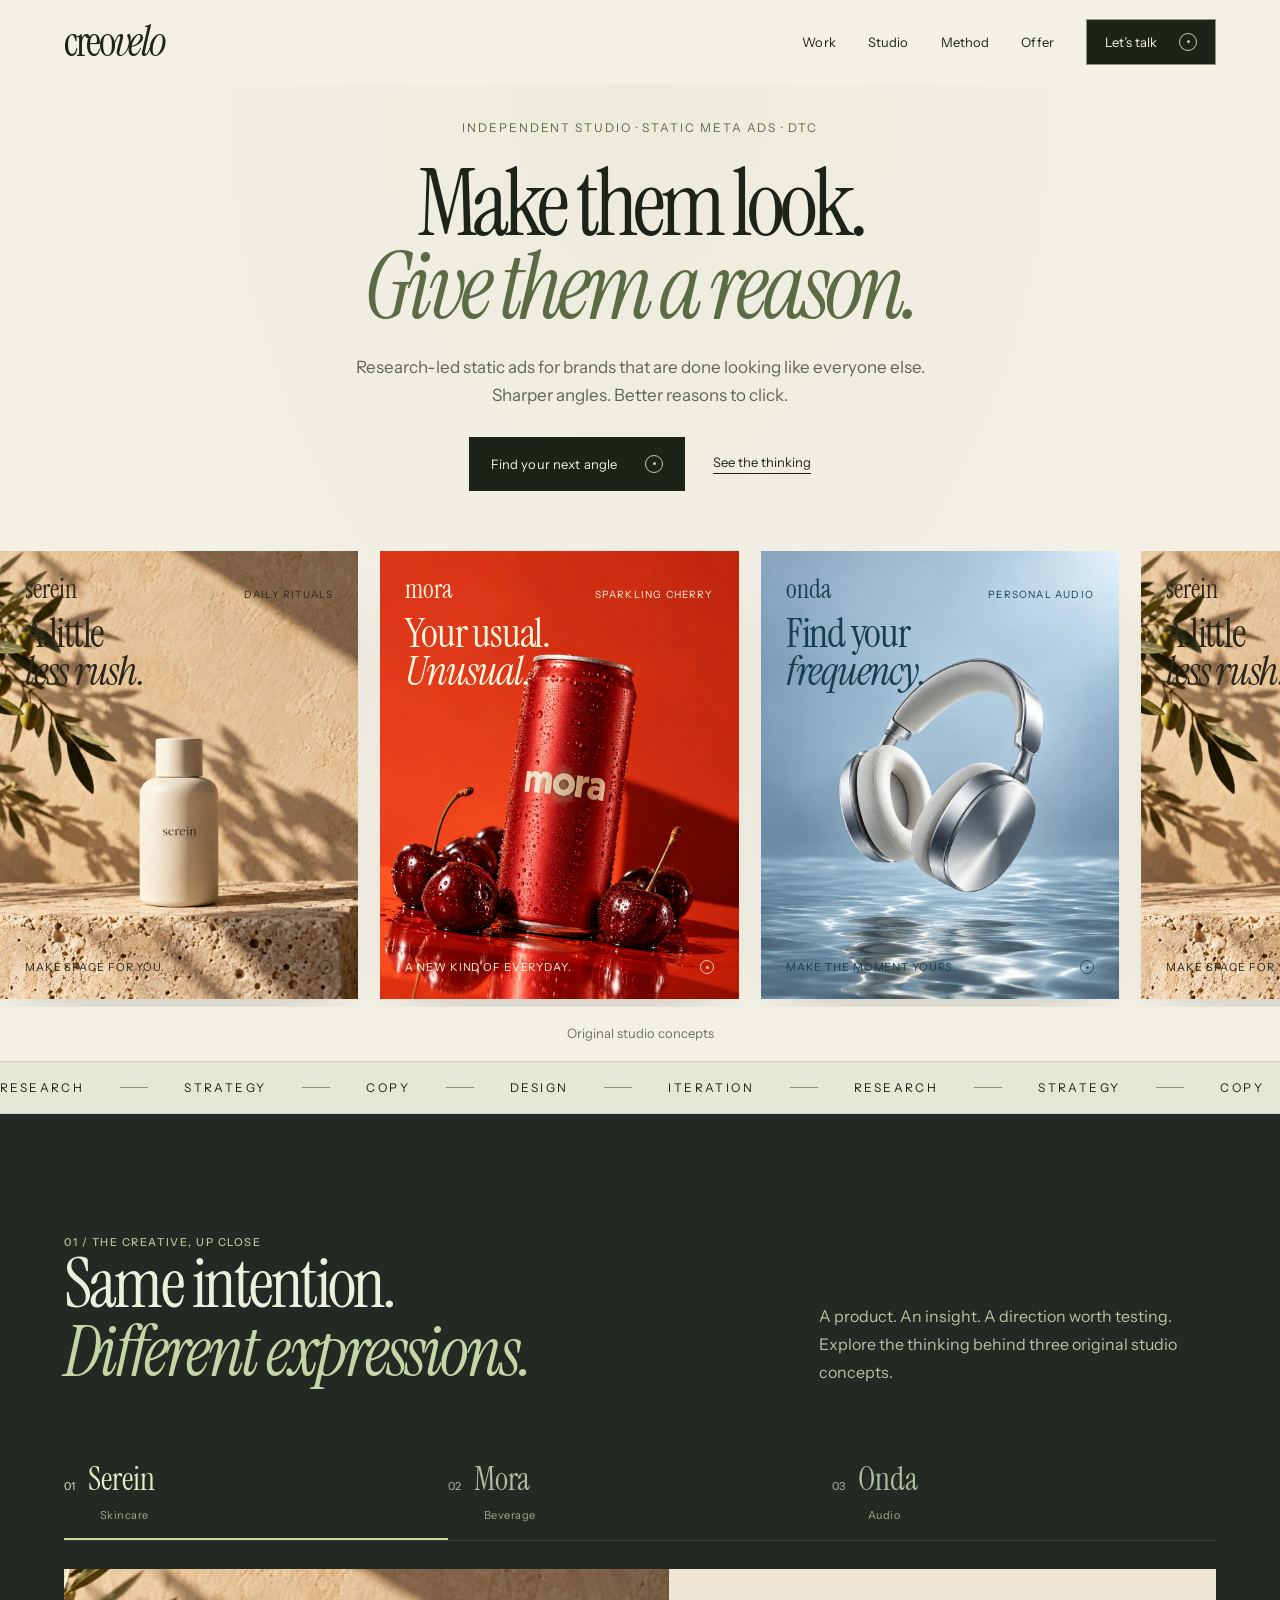
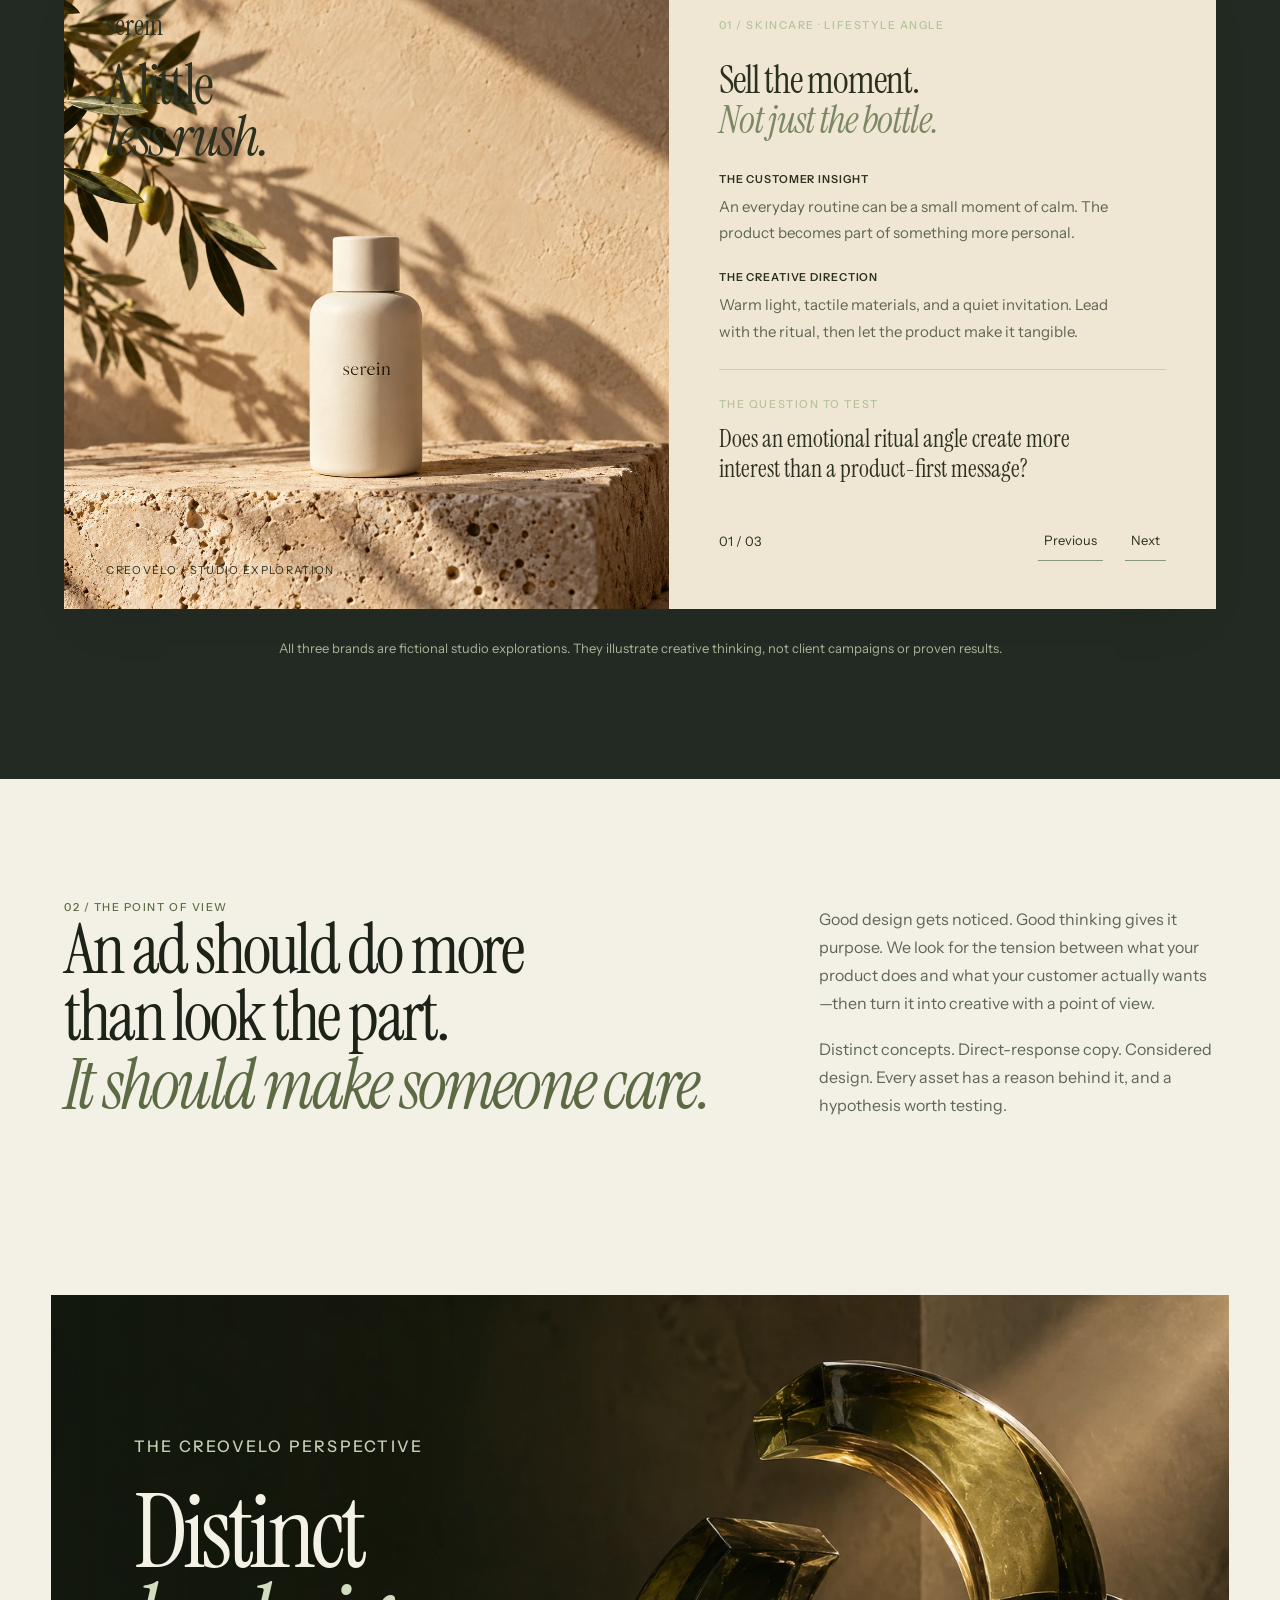
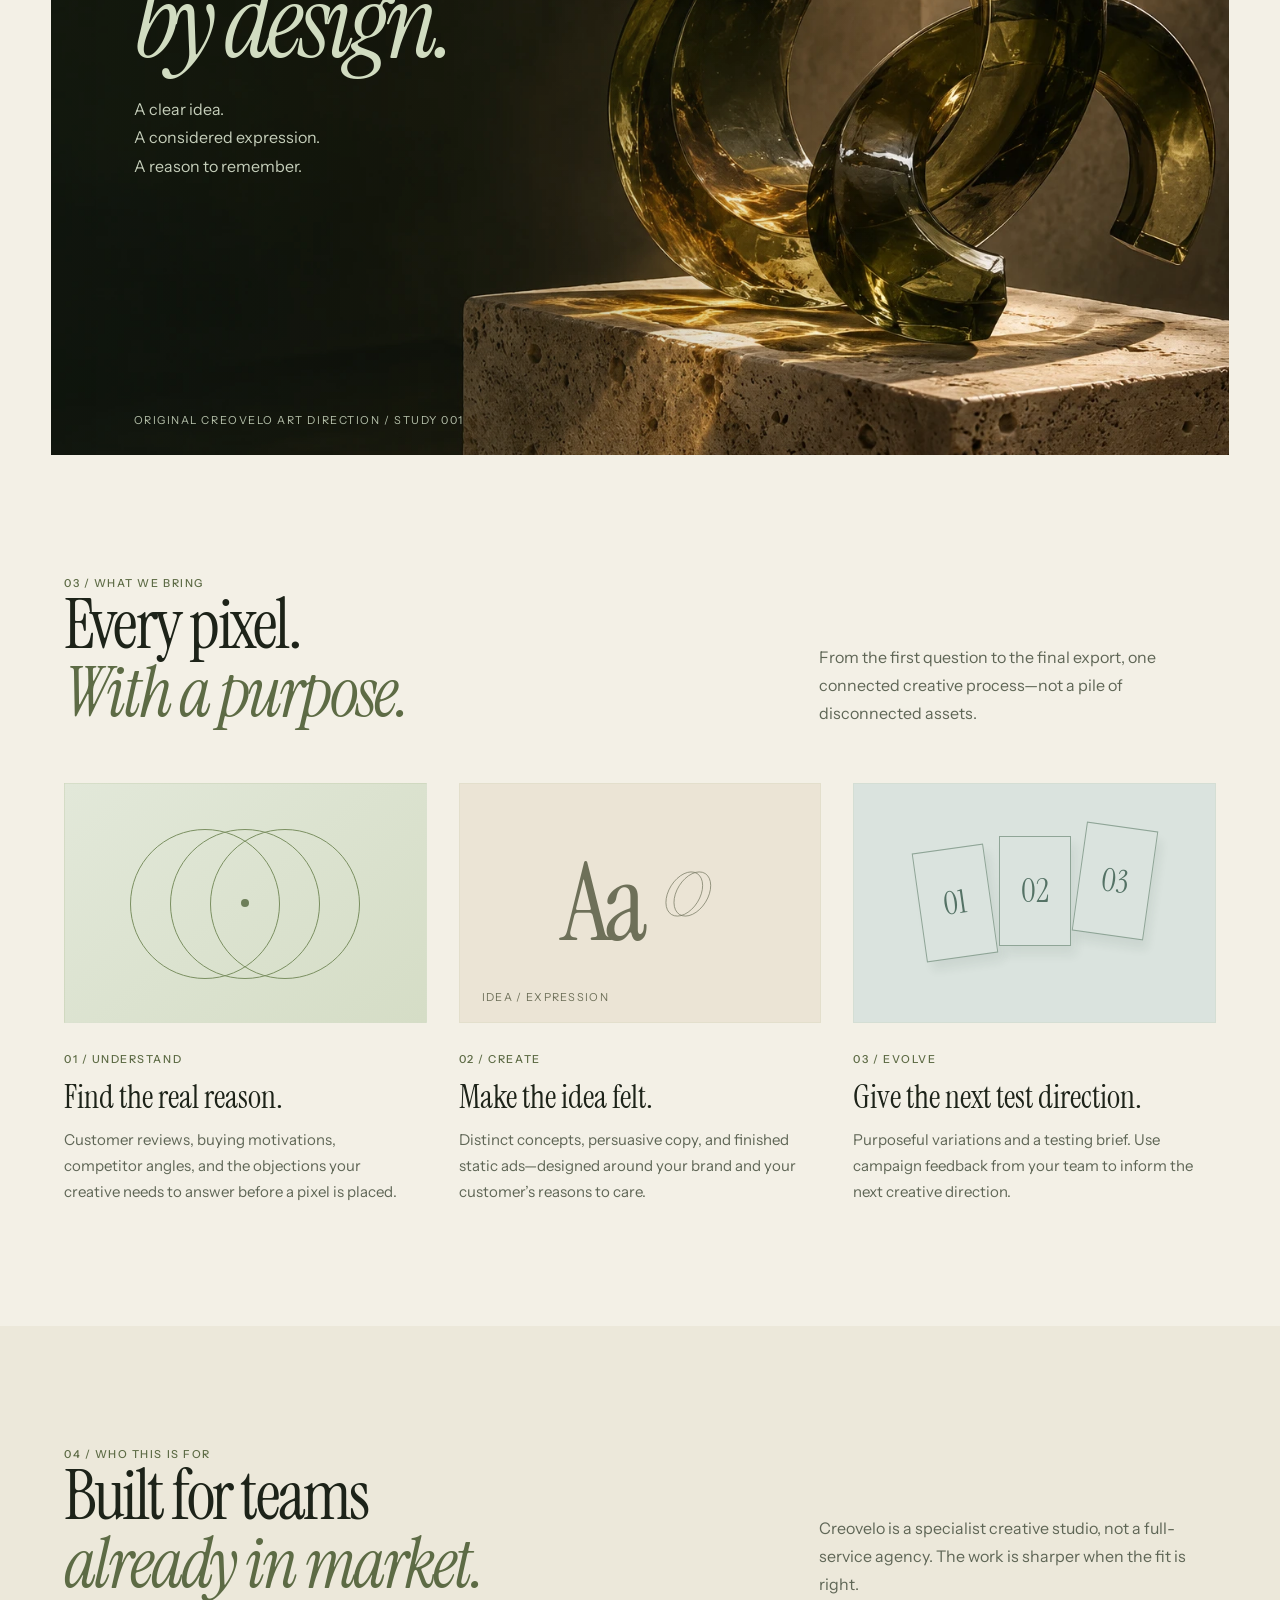
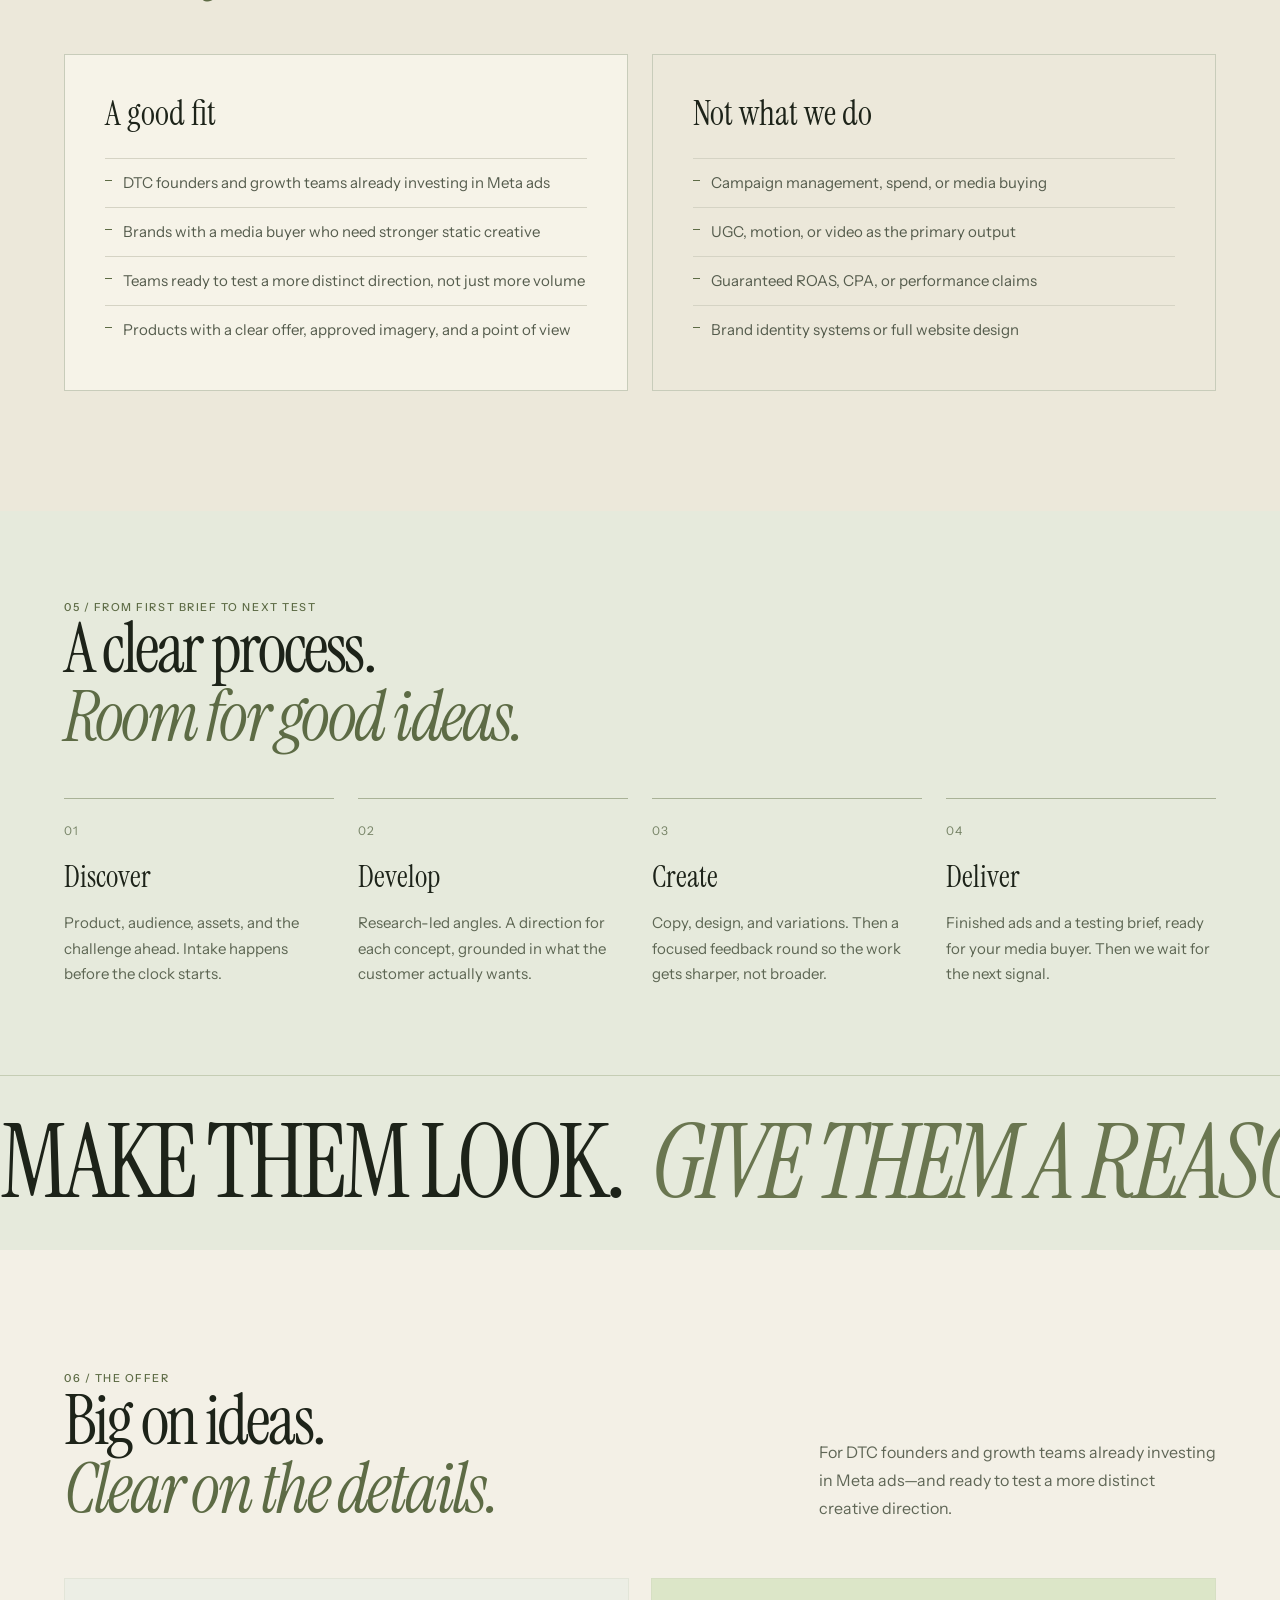
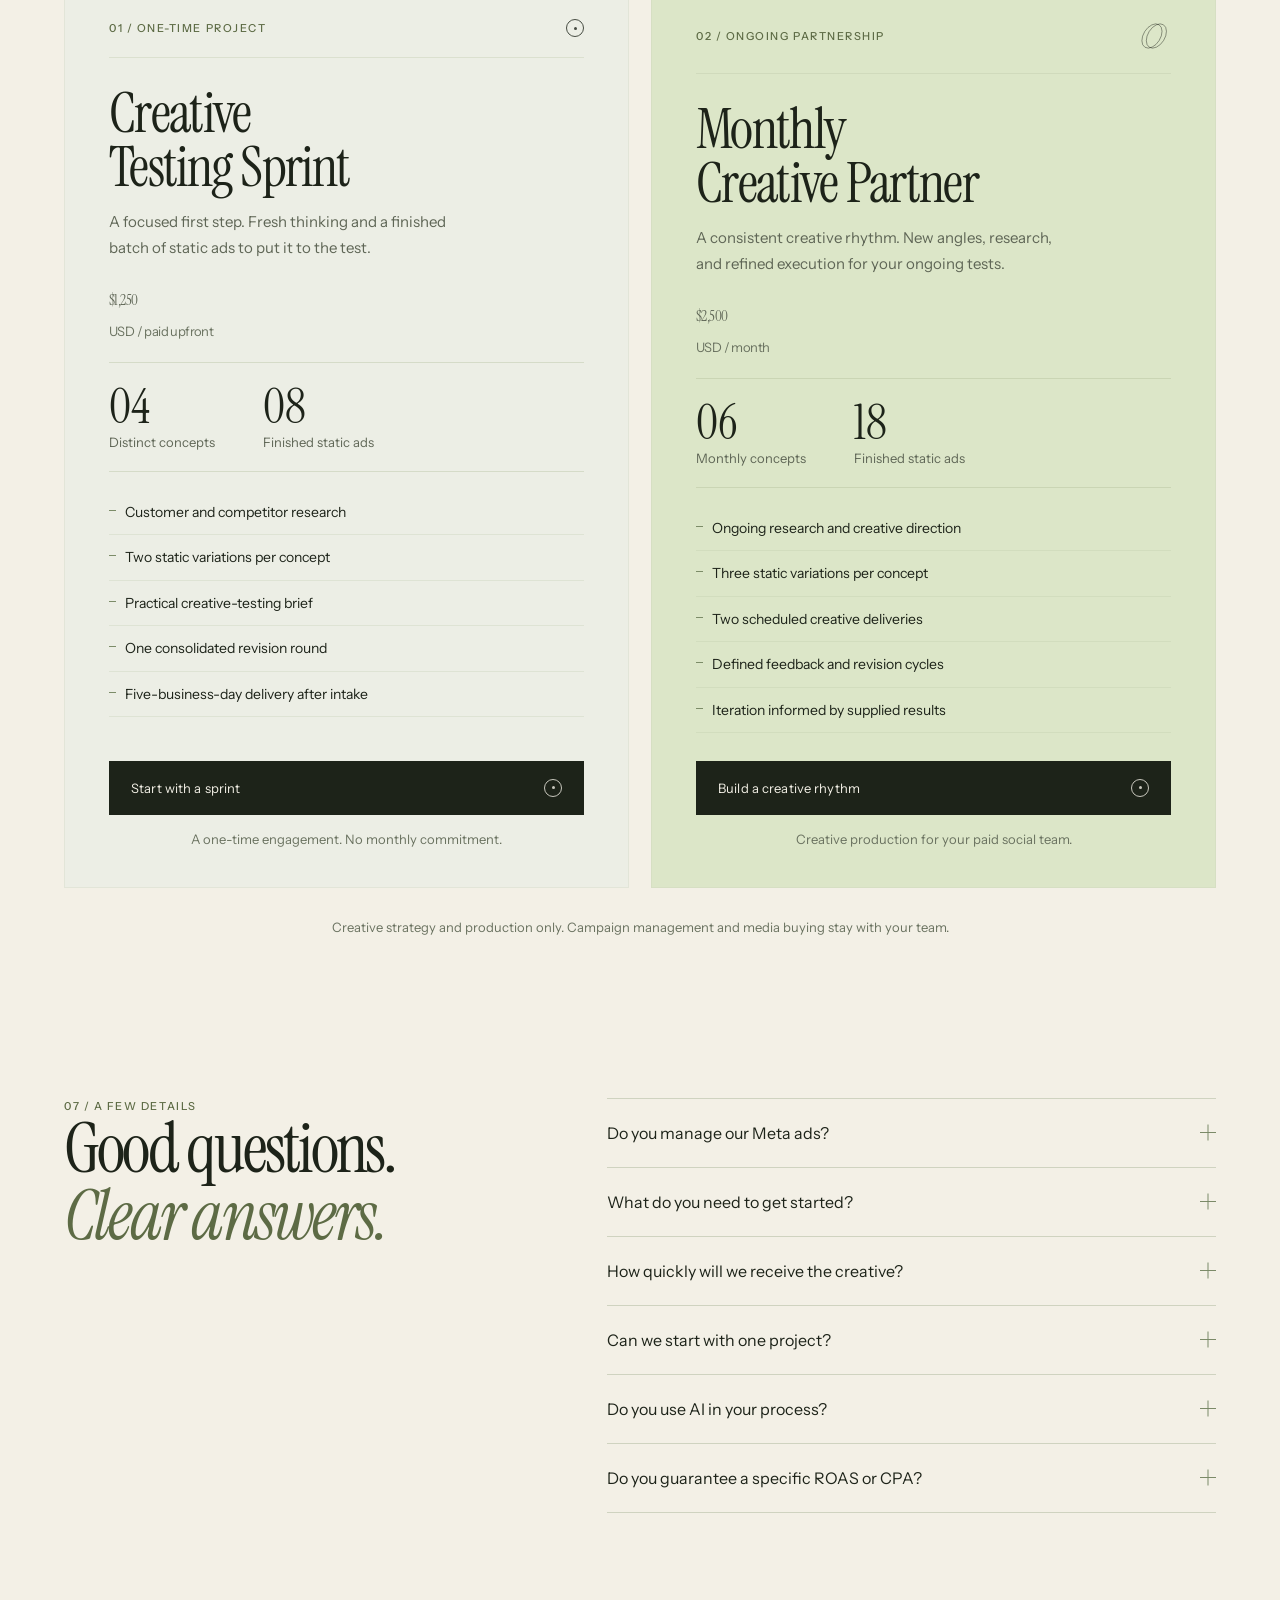
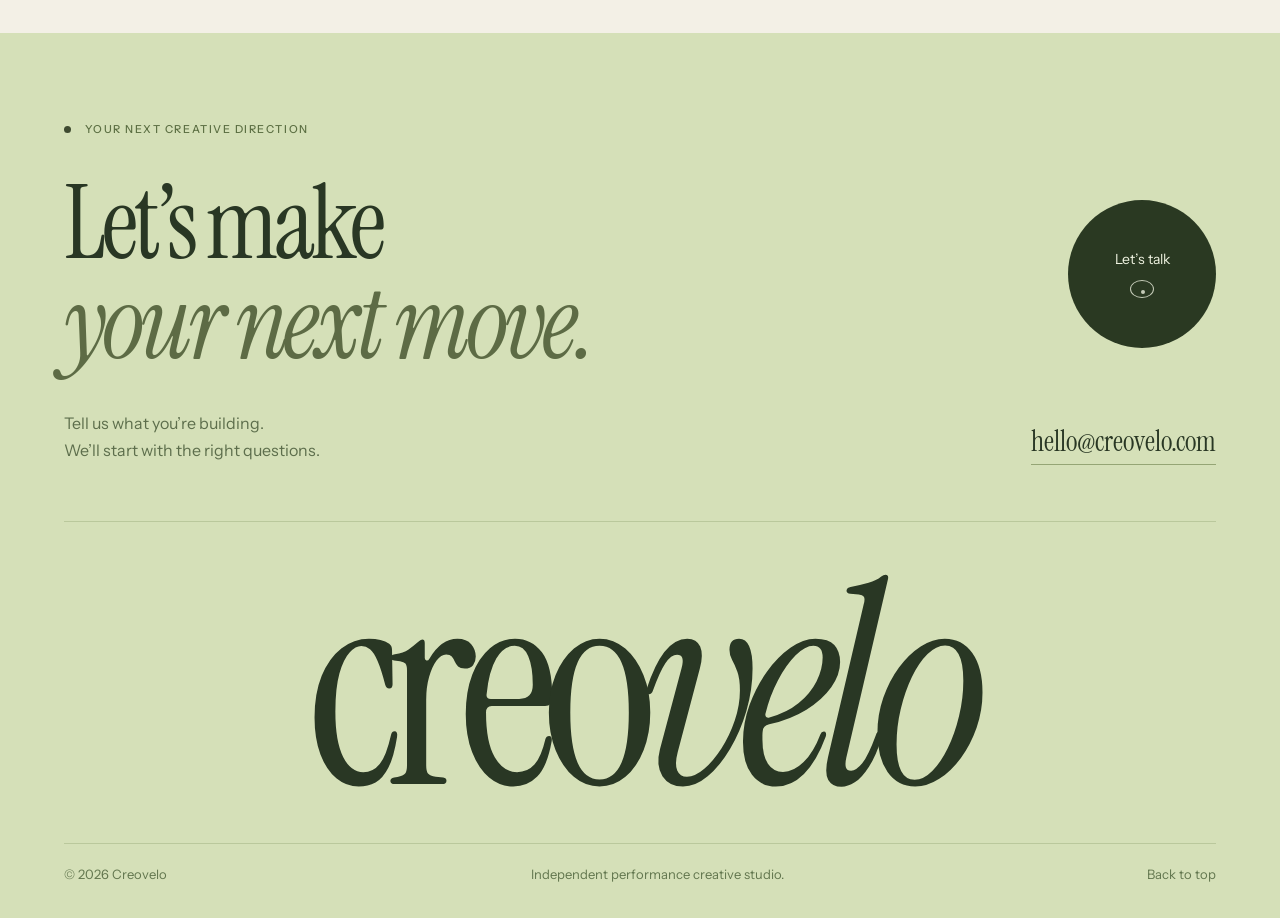
==== commit 7d8366fc: "Keep the concept filmstrip moving and exclusive FAQs Remove pause-on-click for the hero creatives so" ====
--- a/index.html
+++ b/index.html
@@ -106,7 +106,7 @@
           </div>
         </div>
       </div>
-      <p class="hero-caption">Original studio concepts<span class="pause-hint"> · Hover to pause</span></p>
+      <p class="hero-caption">Original studio concepts</p>
     </section>
 
     <div class="ticker" aria-label="Research. Strategy. Copy. Design. Iteration.">
@@ -377,27 +377,27 @@
             <h2>Good questions.<br><em>Clear answers.</em></h2>
           </div>
           <div class="faq-list">
-            <details>
+            <details name="creovelo-faq">
               <summary>Do you manage our Meta ads?<span class="expand" aria-hidden="true"></span></summary>
               <p>Creovelo focuses on research, creative concepts, copy, and static ad production. Your team or media buyer handles campaign setup, spend, and optimization.</p>
             </details>
-            <details>
+            <details name="creovelo-faq">
               <summary>What do you need to get started?<span class="expand" aria-hidden="true"></span></summary>
               <p>Your product information, approved imagery, brand guidelines, and advertising priorities. Existing creative, customer feedback, and campaign results are helpful when available. Sprint delivery begins after intake is complete.</p>
             </details>
-            <details>
+            <details name="creovelo-faq">
               <summary>How quickly will we receive the creative?<span class="expand" aria-hidden="true"></span></summary>
               <p>The Creative Testing Sprint is delivered within five business days after completed intake and receipt of the required brand assets. Monthly work follows two scheduled creative deliveries, with the calendar agreed at kickoff.</p>
             </details>
-            <details>
+            <details name="creovelo-faq">
               <summary>Can we start with one project?<span class="expand" aria-hidden="true"></span></summary>
               <p>Yes. The $1,250 USD Creative Testing Sprint is a one-time engagement: four concepts, two static variations per concept, a testing brief, and one consolidated revision round. There is no obligation to move to a monthly partnership.</p>
             </details>
-            <details>
+            <details name="creovelo-faq">
               <summary>Do you use AI in your process?<span class="expand" aria-hidden="true"></span></summary>
               <p>We use modern creative tools, including AI-assisted workflows where appropriate, alongside customer research, creative direction, and quality review. Every asset is reviewed for brand fit, clarity, and product accuracy.</p>
             </details>
-            <details>
+            <details name="creovelo-faq">
               <summary>Do you guarantee a specific ROAS or CPA?<span class="expand" aria-hidden="true"></span></summary>
               <p>No. Advertising outcomes depend on your offer, media buying, audience, landing page, and other factors. We deliver thoughtful, research-driven creative and clear testing recommendations, without promising a particular result.</p>
             </details>
--- a/style.css
+++ b/style.css
@@ -257,15 +257,9 @@
 .concept-track {
   display: flex;
   width: max-content;
-  animation: concept-drift 52s linear infinite;
+  animation: concept-drift 90s linear infinite;
   transform: translateZ(0);
   backface-visibility: hidden;
-}
-@media (hover: hover) and (pointer: fine) {
-  .concept-marquee:hover .concept-track,
-  .concept-marquee:focus-within .concept-track {
-    animation-play-state: paused;
-  }
 }
 .concept-marquee.is-static {
   overflow-x: auto;
@@ -387,8 +381,6 @@
   background: #899774;
   margin-inline: 36px;
 }
-.ticker:hover .ticker-track,
-.statement:hover .ticker-track { animation-play-state: paused; }
 
 .section-head {
   display: grid;
@@ -1133,7 +1125,6 @@
   .hero-lead p { font-size: 15px; line-height: 1.6; }
   .hero-actions { margin-top: 20px; gap: 16px; }
   .hero-actions .button { width: min(100%, 420px); min-height: 50px; }
-  .pause-hint { display: none; }
   .concept-marquee { margin-top: 28px; padding: 4px 0 0; }
   .concept-group { gap: 14px; padding-right: 14px; }
   .concept-card {
@@ -1144,10 +1135,7 @@
   .concept-brand { font-size: 22px; }
   .concept-brand small { font-size: 9px; letter-spacing: .06em; max-width: 46%; text-align: right; }
   .concept-footer { font-size: 10px; letter-spacing: .04em; }
-  .concept-track {
-    animation-duration: 28s;
-    animation-play-state: running;
-  }
+  .concept-track { animation-duration: 70s; }
   .hero-caption { font-size: 12px; margin-top: 14px; padding-inline: 6%; }
   .section { padding-block: 64px; }
   .section-head { margin-bottom: 36px; }
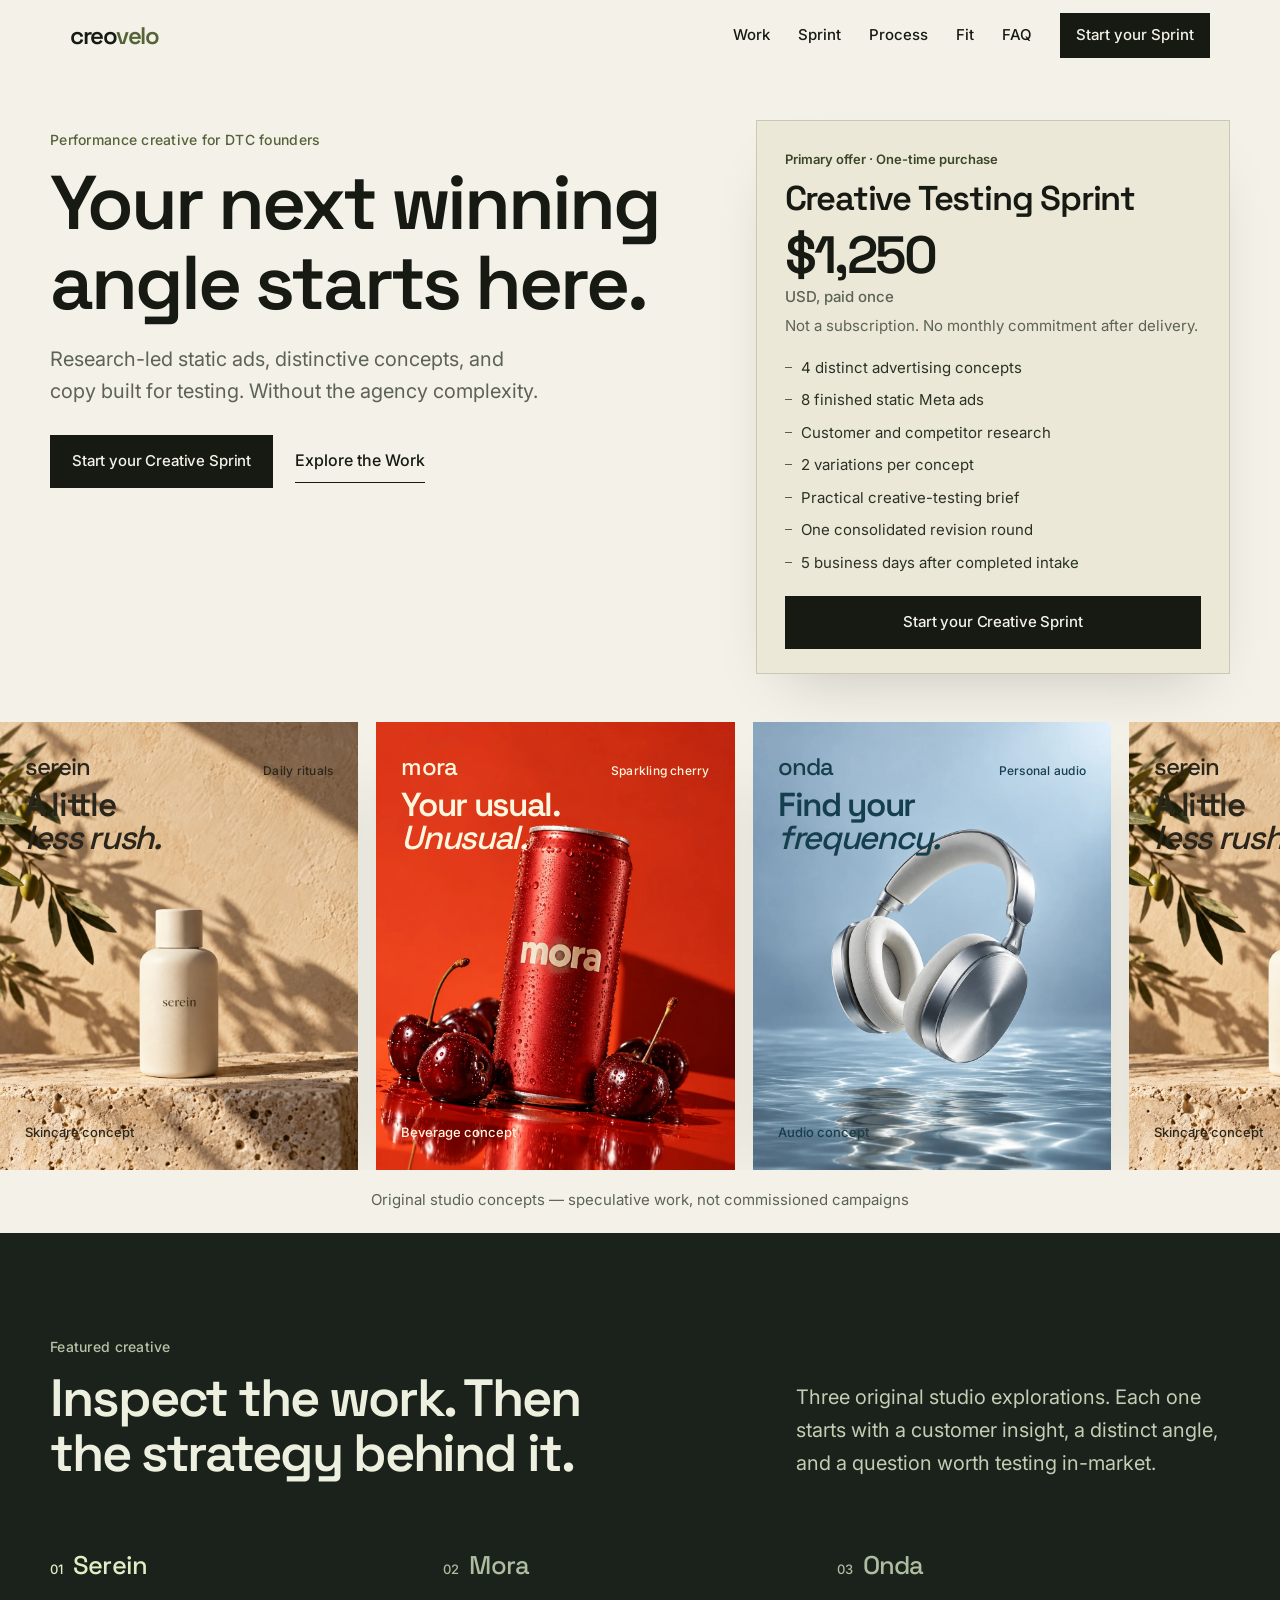
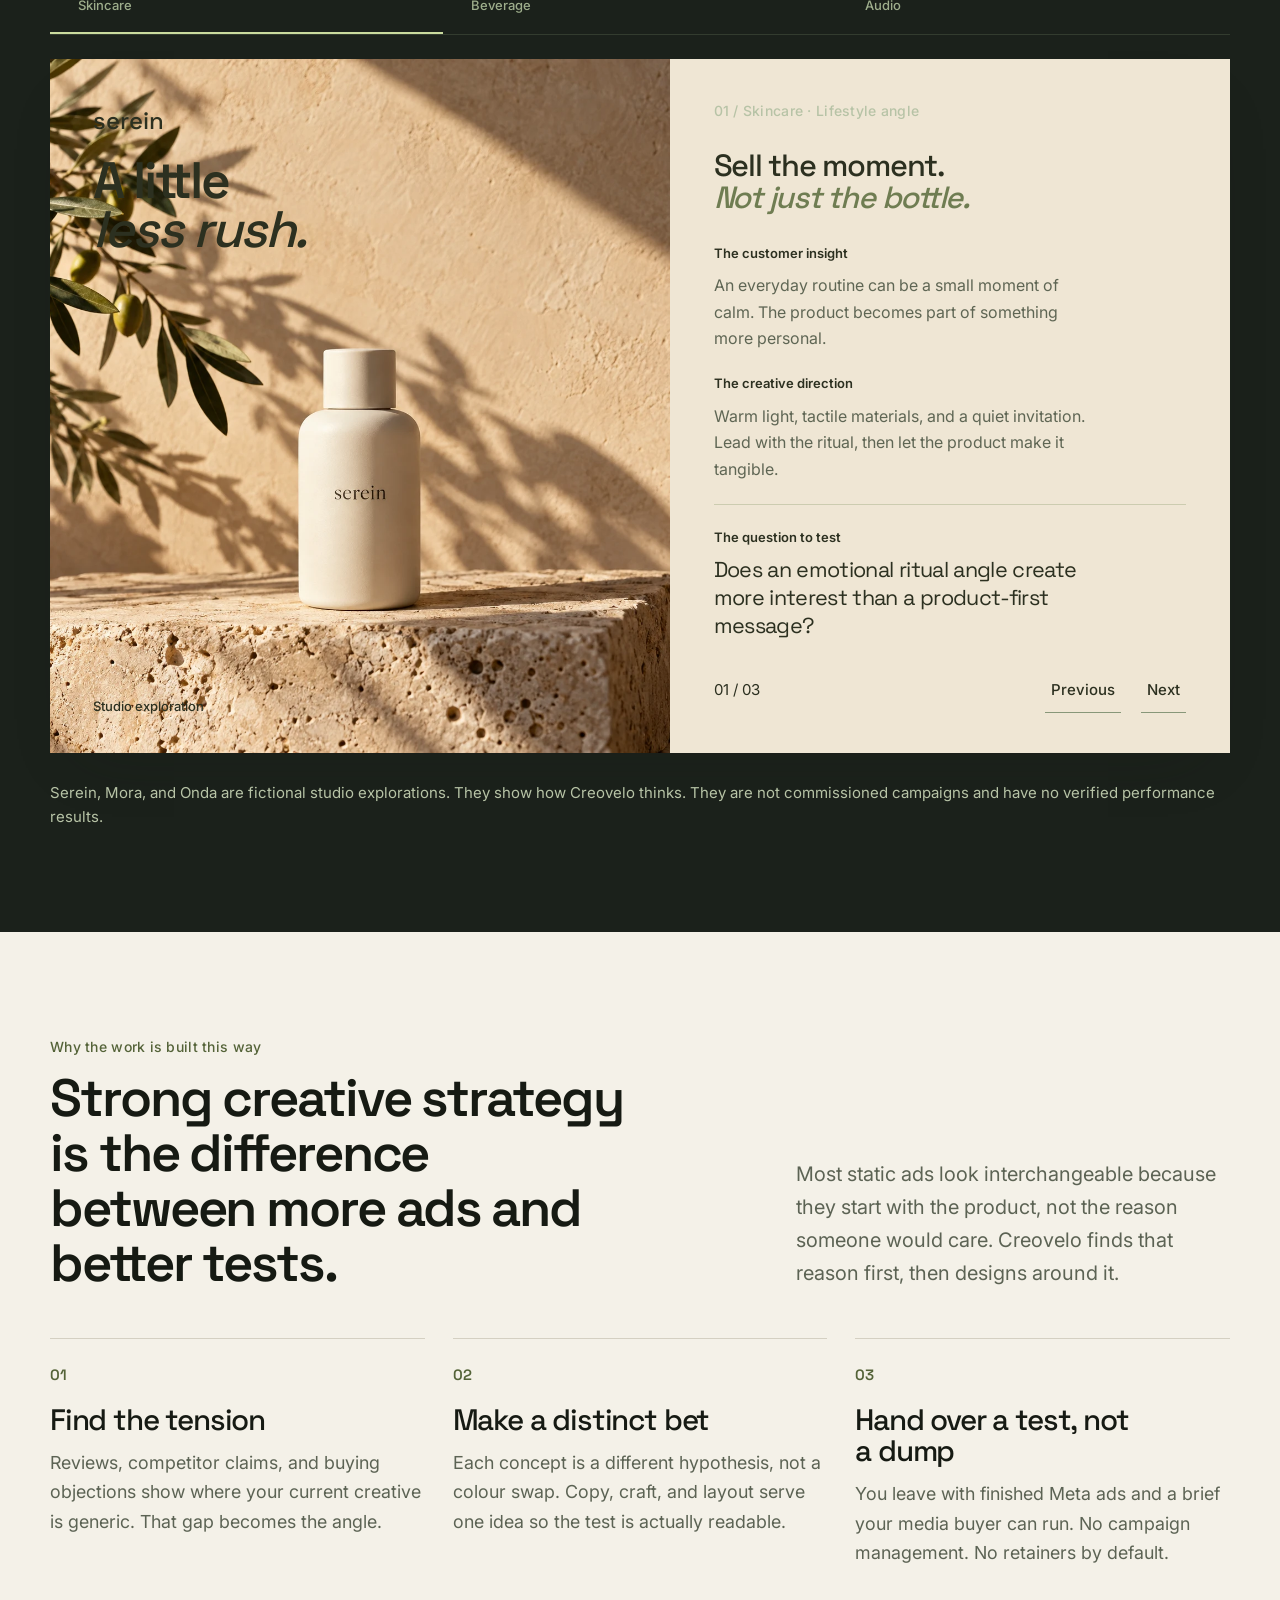
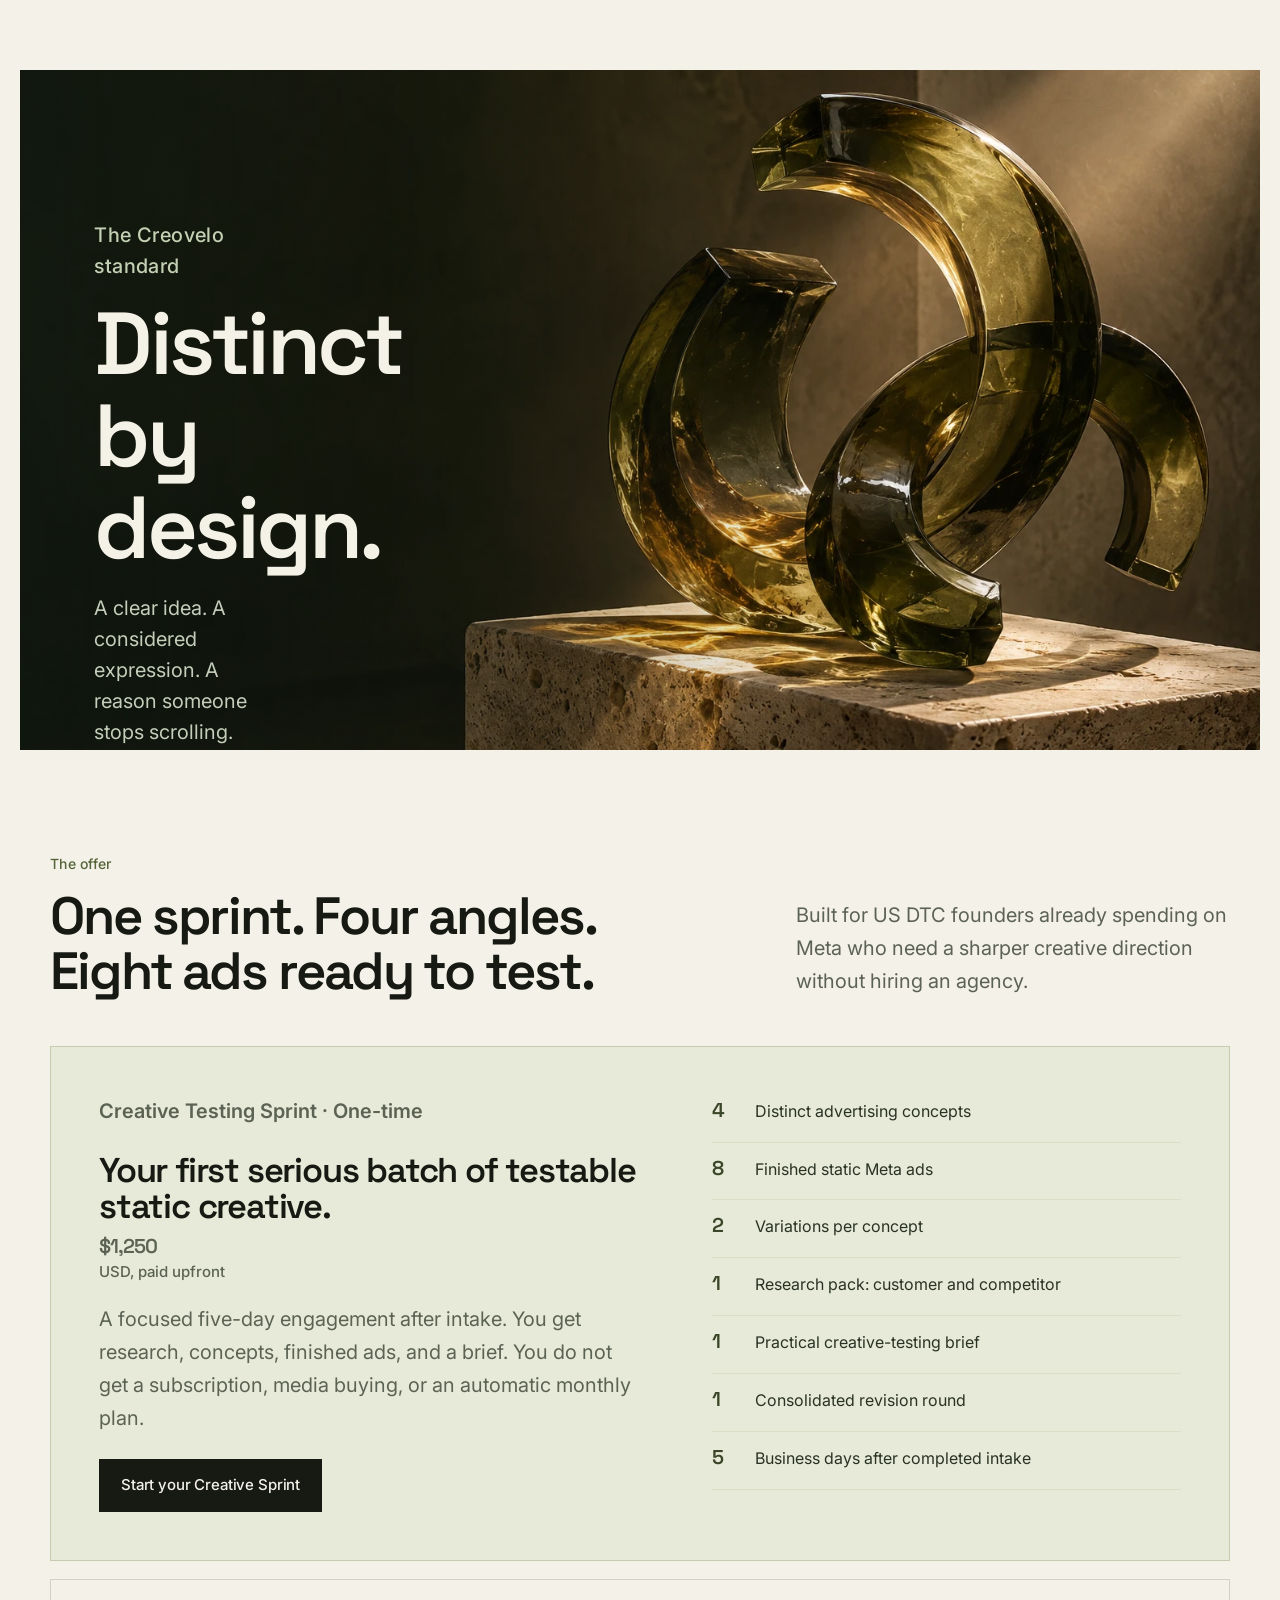
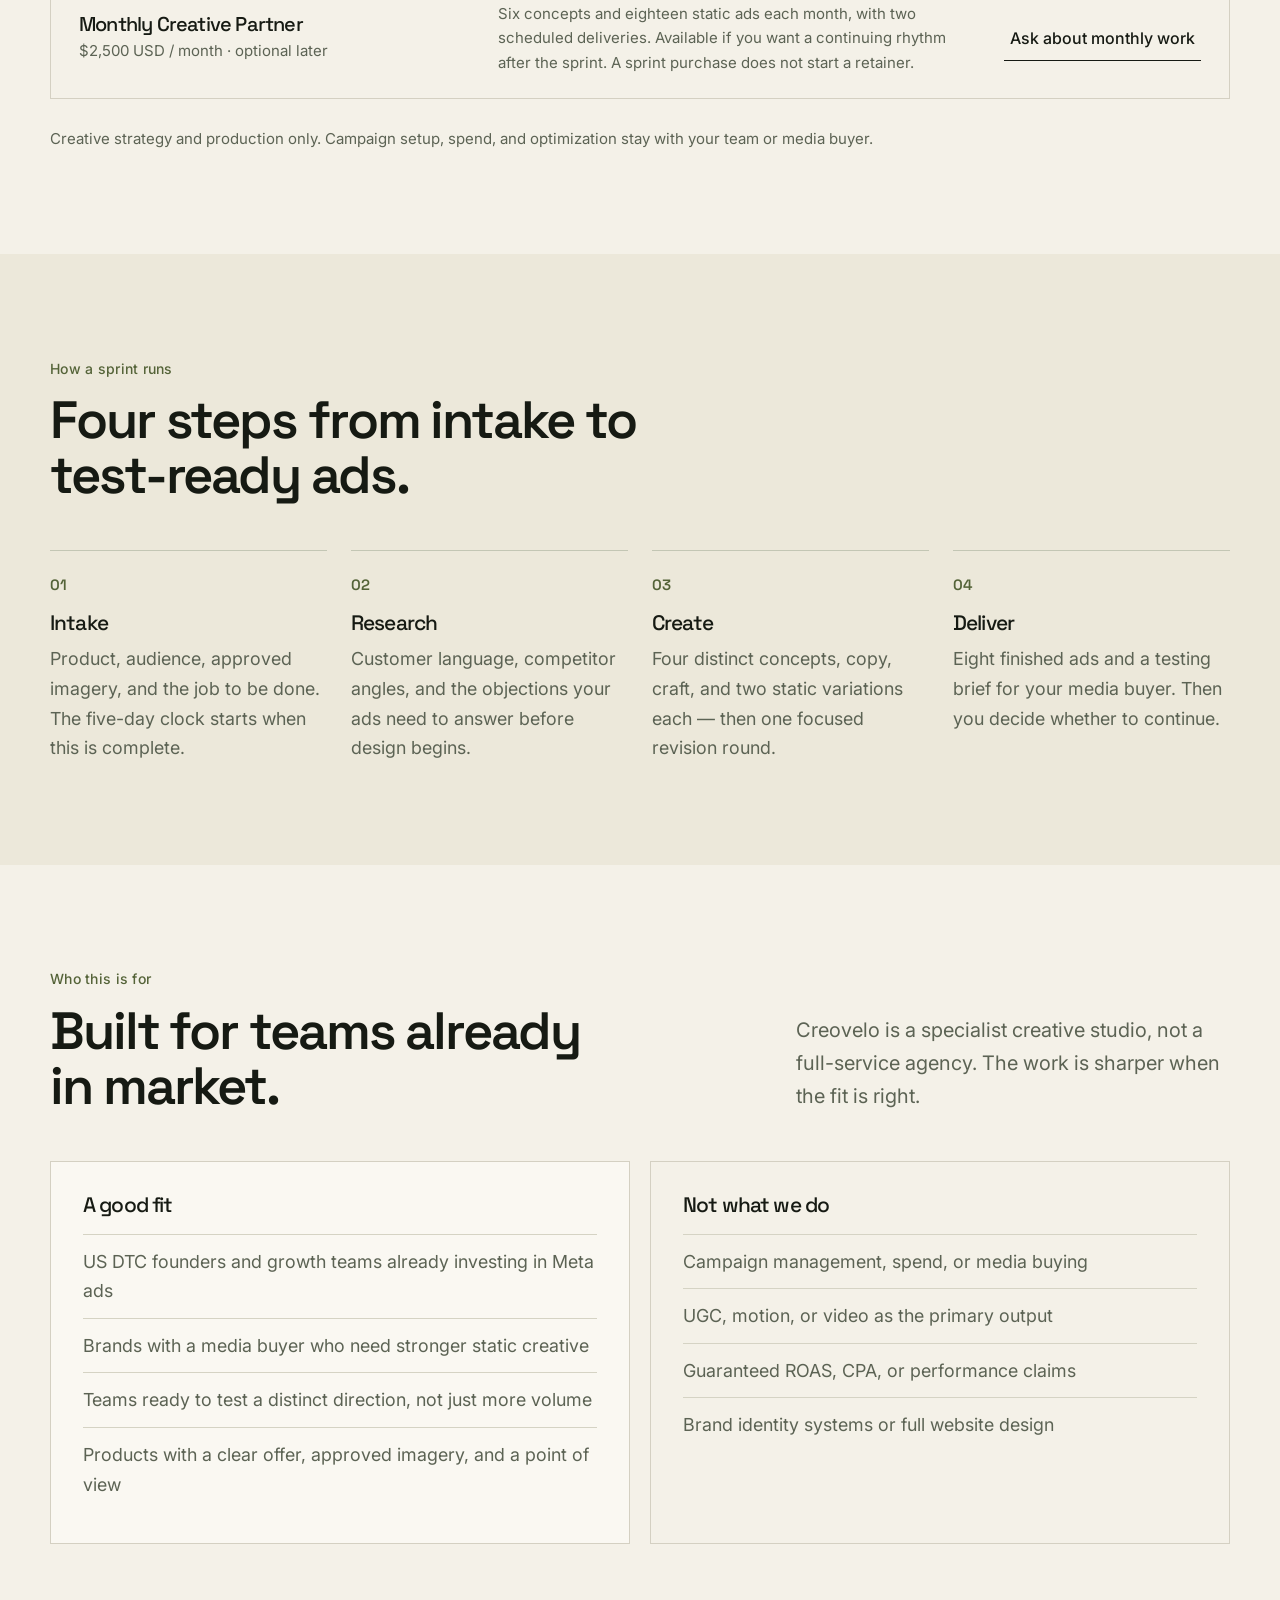
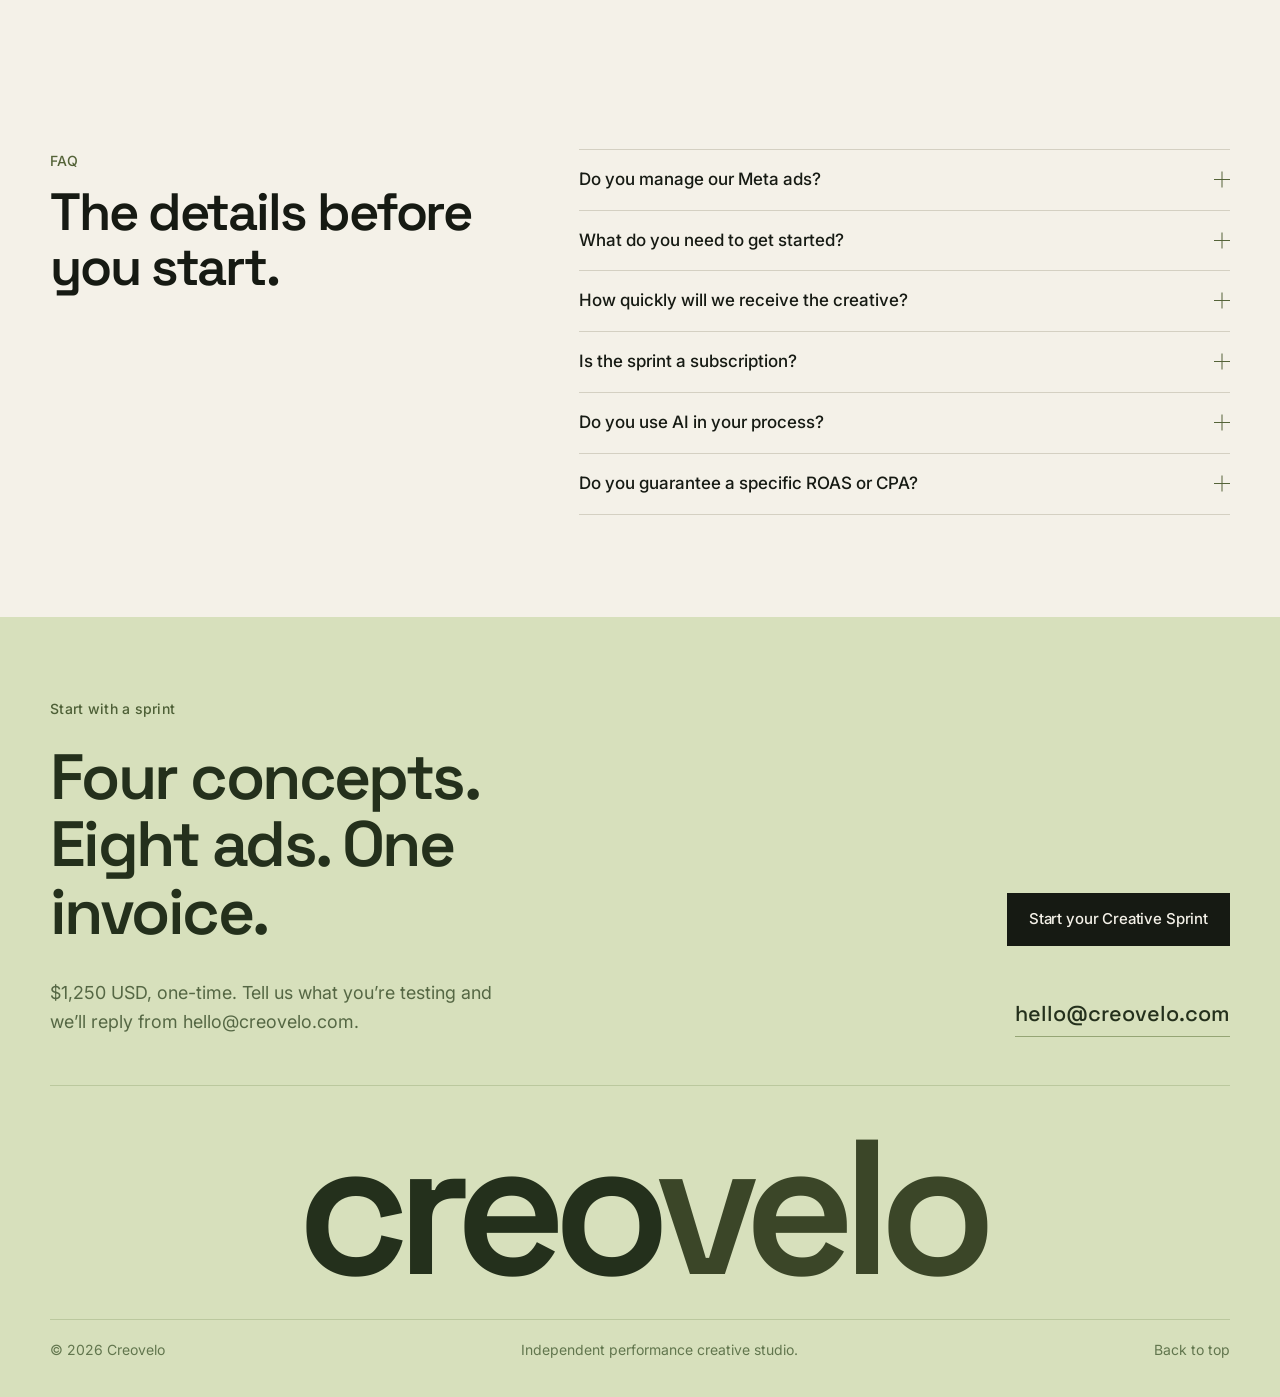
==== commit 47020222: "Rebuild Creovelo around the $1,250 Creative Sprint Replace the type system with Space Grotesk and In" ====
--- a/index.html
+++ b/index.html
@@ -3,29 +3,35 @@
 <head>
   <meta charset="utf-8">
   <meta name="viewport" content="width=device-width, initial-scale=1, viewport-fit=cover">
-  <title>Creovelo — Creative built to perform.</title>
-  <meta name="description" content="Creovelo is an independent performance creative studio for DTC brands. Customer research, distinct angles, and beautifully crafted static Meta ads.">
-  <meta name="theme-color" content="#f3f0e6">
-  <meta property="og:title" content="Creovelo — Creative built to perform.">
-  <meta property="og:description" content="Research-led static advertising for ambitious DTC brands.">
+  <title>Creovelo — Your next winning angle starts here.</title>
+  <meta name="description" content="Research-led static ads, distinctive concepts, and copy built for testing. The $1,250 Creative Testing Sprint for US DTC e-commerce founders.">
+  <meta name="theme-color" content="#f4f1e8">
+  <meta property="og:title" content="Creovelo — Your next winning angle starts here.">
+  <meta property="og:description" content="A $1,250 one-time Creative Testing Sprint: 4 concepts, 8 finished static Meta ads, and a practical testing brief.">
   <meta property="og:type" content="website">
   <meta property="og:image" content="studio-concept.webp">
   <link rel="icon" href="favicon.svg" type="image/svg+xml">
   <link rel="preconnect" href="https://fonts.googleapis.com">
   <link rel="preconnect" href="https://fonts.gstatic.com" crossorigin>
-  <link href="https://fonts.googleapis.com/css2?family=Instrument+Sans:ital,wght@0,400;0,500;0,600;1,400&family=Instrument+Serif:ital@0;1&display=swap" rel="stylesheet">
+  <link href="https://fonts.googleapis.com/css2?family=Inter:ital,wght@0,400;0,500;0,600;1,400&family=Space+Grotesk:wght@400;500;600;700&display=swap" rel="stylesheet">
   <link rel="preload" as="image" href="studio-concept.webp">
-  <link rel="stylesheet" href="style.css">
+  <link rel="stylesheet" href="style.css?v=overhaul-1">
   <script type="application/ld+json">
     {
       "@context": "https://schema.org",
       "@type": "ProfessionalService",
       "name": "Creovelo",
-      "description": "Independent performance creative studio for DTC brands. Research-led static Meta ads.",
+      "description": "Independent performance creative studio for US DTC brands. Research-led static Meta ads and a $1,250 Creative Testing Sprint.",
       "url": "https://creovelo.com",
       "email": "hello@creovelo.com",
-      "areaServed": "Worldwide",
-      "serviceType": "Performance creative production"
+      "areaServed": "United States",
+      "serviceType": "Performance creative production",
+      "offers": {
+        "@type": "Offer",
+        "name": "Creative Testing Sprint",
+        "price": "1250",
+        "priceCurrency": "USD"
+      }
     }
   </script>
 </head>
@@ -37,10 +43,11 @@
     <a class="wordmark" href="#top" aria-label="Creovelo home">creo<span>velo</span></a>
     <nav id="navigation" aria-label="Main navigation">
       <a href="#work">Work</a>
-      <a href="#studio">Studio</a>
-      <a href="#method">Method</a>
-      <a href="#offer">Offer</a>
-      <button class="nav-cta" data-contact>Let’s talk <i class="mark" aria-hidden="true"></i></button>
+      <a href="#offer">Sprint</a>
+      <a href="#process">Process</a>
+      <a href="#fit">Fit</a>
+      <a href="#faq">FAQ</a>
+      <button class="nav-cta" data-contact="Creative Testing Sprint">Start your Sprint</button>
     </nav>
     <button class="menu-toggle" aria-label="Open navigation" aria-expanded="false" aria-controls="navigation">
       Menu <span class="menu-lines" aria-hidden="true"></span>
@@ -49,17 +56,33 @@
 
   <main id="main">
     <section class="hero" id="top" aria-labelledby="hero-title">
-      <p class="hero-kicker">Independent studio · Static Meta ads · DTC</p>
-      <h1 id="hero-title">
-        <span>Make them look.</span>
-        <em>Give them a reason.</em>
-      </h1>
-      <div class="hero-lead">
-        <p>Research-led static ads for brands that are done looking like everyone else. Sharper angles. Better reasons to click.</p>
-        <div class="hero-actions">
-          <button class="button" data-contact>Find your next angle <i class="mark" aria-hidden="true"></i></button>
-          <a class="text-link" href="#work">See the thinking</a>
-        </div>
+      <div class="hero-grid">
+        <div class="hero-copy">
+          <p class="kicker">Performance creative for DTC founders</p>
+          <h1 id="hero-title">Your next winning angle starts here.</h1>
+          <p class="hero-lead">Research-led static ads, distinctive concepts, and copy built for testing. Without the agency complexity.</p>
+          <div class="hero-actions">
+            <button class="button" data-contact="Creative Testing Sprint">Start your Creative Sprint</button>
+            <a class="text-link" href="#work">Explore the Work</a>
+          </div>
+        </div>
+
+        <aside class="sprint-card" aria-labelledby="sprint-card-title">
+          <p class="sprint-flag">Primary offer · One-time purchase</p>
+          <h2 id="sprint-card-title">Creative Testing Sprint</h2>
+          <p class="sprint-price">$1,250 <span>USD, paid once</span></p>
+          <p class="sprint-note">Not a subscription. No monthly commitment after delivery.</p>
+          <ul>
+            <li>4 distinct advertising concepts</li>
+            <li>8 finished static Meta ads</li>
+            <li>Customer and competitor research</li>
+            <li>2 variations per concept</li>
+            <li>Practical creative-testing brief</li>
+            <li>One consolidated revision round</li>
+            <li>5 business days after completed intake</li>
+          </ul>
+          <button class="button" data-contact="Creative Testing Sprint">Start your Creative Sprint</button>
+        </aside>
       </div>
 
       <div class="concept-marquee" aria-label="Original studio advertising concepts">
@@ -69,19 +92,19 @@
               <img src="studio-concept.webp" alt="Serein skincare bottle in warm sunlight on limestone" width="1254" height="1254" fetchpriority="high">
               <span class="concept-brand">serein <small>Daily rituals</small></span>
               <strong class="concept-title">A little<br><em>less rush.</em></strong>
-              <span class="concept-footer">Make space for you. <i class="mark" aria-hidden="true"></i></span>
+              <span class="concept-footer">Skincare concept</span>
             </a>
             <a class="concept-card theme-mora" href="#work" data-select="mora">
               <img src="mora-concept.webp" alt="Mora cherry sparkling drink can with condensation against a bright red backdrop" width="1122" height="1402">
               <span class="concept-brand">mora <small>Sparkling cherry</small></span>
               <strong class="concept-title">Your usual.<br><em>Unusual.</em></strong>
-              <span class="concept-footer">A new kind of everyday. <i class="mark" aria-hidden="true"></i></span>
+              <span class="concept-footer">Beverage concept</span>
             </a>
             <a class="concept-card theme-onda" href="#work" data-select="onda">
               <img src="onda-concept.webp" alt="Silver Onda headphones floating above an icy blue reflective surface" width="1122" height="1402">
               <span class="concept-brand">onda <small>Personal audio</small></span>
               <strong class="concept-title">Find your<br><em>frequency.</em></strong>
-              <span class="concept-footer">Make the moment yours. <i class="mark" aria-hidden="true"></i></span>
+              <span class="concept-footer">Audio concept</span>
             </a>
           </div>
           <div class="concept-group" aria-hidden="true">
@@ -89,41 +112,34 @@
               <img src="studio-concept.webp" alt="" width="1254" height="1254">
               <span class="concept-brand">serein <small>Daily rituals</small></span>
               <strong class="concept-title">A little<br><em>less rush.</em></strong>
-              <span class="concept-footer">Make space for you. <i class="mark" aria-hidden="true"></i></span>
+              <span class="concept-footer">Skincare concept</span>
             </a>
             <a class="concept-card theme-mora" href="#work" data-select="mora" tabindex="-1">
               <img src="mora-concept.webp" alt="" width="1122" height="1402">
               <span class="concept-brand">mora <small>Sparkling cherry</small></span>
               <strong class="concept-title">Your usual.<br><em>Unusual.</em></strong>
-              <span class="concept-footer">A new kind of everyday. <i class="mark" aria-hidden="true"></i></span>
+              <span class="concept-footer">Beverage concept</span>
             </a>
             <a class="concept-card theme-onda" href="#work" data-select="onda" tabindex="-1">
               <img src="onda-concept.webp" alt="" width="1122" height="1402">
               <span class="concept-brand">onda <small>Personal audio</small></span>
               <strong class="concept-title">Find your<br><em>frequency.</em></strong>
-              <span class="concept-footer">Make the moment yours. <i class="mark" aria-hidden="true"></i></span>
-            </a>
-          </div>
-        </div>
-      </div>
-      <p class="hero-caption">Original studio concepts</p>
-    </section>
-
-    <div class="ticker" aria-label="Research. Strategy. Copy. Design. Iteration.">
-      <div class="ticker-track">
-        <span>Research <i></i> Strategy <i></i> Copy <i></i> Design <i></i> Iteration <i></i></span>
-        <span aria-hidden="true">Research <i></i> Strategy <i></i> Copy <i></i> Design <i></i> Iteration <i></i></span>
-      </div>
-    </div>
+              <span class="concept-footer">Audio concept</span>
+            </a>
+          </div>
+        </div>
+      </div>
+      <p class="hero-caption">Original studio concepts — speculative work, not commissioned campaigns</p>
+    </section>
 
     <section class="work section" id="work">
       <div class="container">
         <div class="section-head">
           <div>
-            <p class="eyebrow">01 / The creative, up close</p>
-            <h2>Same intention.<br><em>Different expressions.</em></h2>
-          </div>
-          <p>A product. An insight. A direction worth testing. Explore the thinking behind three original studio concepts.</p>
+            <p class="kicker">Featured creative</p>
+            <h2>Inspect the work. Then the strategy behind it.</h2>
+          </div>
+          <p>Three original studio explorations. Each one starts with a customer insight, a distinct angle, and a question worth testing in-market.</p>
         </div>
 
         <div class="project-tabs" role="tablist" aria-label="Choose a creative concept">
@@ -137,10 +153,10 @@
             <img id="project-image" src="studio-concept.webp" alt="Serein fictional skincare concept in warm sunlight" width="1254" height="1254">
             <span id="project-brand">serein</span>
             <h3 id="project-headline">A little<br><em>less rush.</em></h3>
-            <span class="project-visual-label">Creovelo / Studio exploration</span>
+            <span class="project-visual-label">Studio exploration</span>
           </div>
           <div class="project-thinking">
-            <p class="eyebrow" id="project-type">01 / Skincare · Lifestyle angle</p>
+            <p class="kicker" id="project-type">01 / Skincare · Lifestyle angle</p>
             <h3 id="project-statement">Sell the moment.<br><em>Not just the bottle.</em></h3>
             <div class="project-detail">
               <span>The customer insight</span>
@@ -151,7 +167,7 @@
               <p id="project-direction">Warm light, tactile materials, and a quiet invitation. Lead with the ritual, then let the product make it tangible.</p>
             </div>
             <div class="project-hypothesis">
-              <span class="eyebrow">The question to test</span>
+              <span>The question to test</span>
               <p id="project-question">Does an emotional ritual angle create more interest than a product-first message?</p>
             </div>
             <div class="project-controls">
@@ -163,21 +179,35 @@
             </div>
           </div>
         </div>
-        <p class="fine-print">All three brands are fictional studio explorations. They illustrate creative thinking, not client campaigns or proven results.</p>
-      </div>
-    </section>
-
-    <section class="studio section" id="studio">
+        <p class="fine-print">Serein, Mora, and Onda are fictional studio explorations. They show how Creovelo thinks. They are not commissioned campaigns and have no verified performance results.</p>
+      </div>
+    </section>
+
+    <section class="why section" id="why">
       <div class="container">
         <div class="section-head">
           <div>
-            <p class="eyebrow">02 / The point of view</p>
-            <h2>An ad should do more<br>than look the part.<br><em>It should make someone care.</em></h2>
-          </div>
-          <div class="studio-copy">
-            <p>Good design gets noticed. Good thinking gives it purpose. We look for the tension between what your product does and what your customer actually wants—then turn it into creative with a point of view.</p>
-            <p>Distinct concepts. Direct-response copy. Considered design. Every asset has a reason behind it, and a hypothesis worth testing.</p>
-          </div>
+            <p class="kicker">Why the work is built this way</p>
+            <h2>Strong creative strategy is the difference between more ads and better tests.</h2>
+          </div>
+          <p>Most static ads look interchangeable because they start with the product, not the reason someone would care. Creovelo finds that reason first, then designs around it.</p>
+        </div>
+        <div class="why-grid">
+          <article>
+            <span>01</span>
+            <h3>Find the tension</h3>
+            <p>Reviews, competitor claims, and buying objections show where your current creative is generic. That gap becomes the angle.</p>
+          </article>
+          <article>
+            <span>02</span>
+            <h3>Make a distinct bet</h3>
+            <p>Each concept is a different hypothesis, not a colour swap. Copy, craft, and layout serve one idea so the test is actually readable.</p>
+          </article>
+          <article>
+            <span>03</span>
+            <h3>Hand over a test, not a dump</h3>
+            <p>You leave with finished Meta ads and a brief your media buyer can run. No campaign management. No retainers by default.</p>
+          </article>
         </div>
       </div>
     </section>
@@ -187,56 +217,84 @@
         <img src="creovelo-glass.webp" alt="Two intertwined smoked olive glass forms on a limestone plinth, created for Creovelo" width="1536" height="1024" loading="lazy">
         <div class="chapter-shade"></div>
         <div class="chapter-copy">
-          <p class="eyebrow">The Creovelo perspective</p>
-          <h2 id="chapter-title">Distinct<br><em>by design.</em></h2>
-          <p>A clear idea.<br>A considered expression.<br>A reason to remember.</p>
-        </div>
-        <span class="chapter-caption">Original Creovelo art direction / Study 001</span>
-      </div>
-    </section>
-
-    <section class="method section" id="method">
+          <p class="kicker">The Creovelo standard</p>
+          <h2 id="chapter-title">Distinct by design.</h2>
+          <p>A clear idea. A considered expression. A reason someone stops scrolling.</p>
+        </div>
+      </div>
+    </section>
+
+    <section class="offer section" id="offer">
       <div class="container">
         <div class="section-head">
           <div>
-            <p class="eyebrow">03 / What we bring</p>
-            <h2>Every pixel.<br><em>With a purpose.</em></h2>
-          </div>
-          <p>From the first question to the final export, one connected creative process—not a pile of disconnected assets.</p>
-        </div>
-        <div class="method-grid">
-          <article>
-            <div class="method-art art-research" aria-hidden="true">
-              <span class="ring r1"></span>
-              <span class="ring r2"></span>
-              <span class="ring r3"></span>
-              <i></i>
-            </div>
-            <p class="eyebrow">01 / Understand</p>
-            <h3>Find the real reason.</h3>
-            <p>Customer reviews, buying motivations, competitor angles, and the objections your creative needs to answer before a pixel is placed.</p>
-          </article>
-          <article>
-            <div class="method-art art-create" aria-hidden="true">
-              <span>Aa</span>
-              <svg class="studio-mark" viewBox="0 0 100 100" fill="none" aria-hidden="true"><ellipse cx="44" cy="50" rx="25" ry="39" transform="rotate(32 44 50)"/><ellipse cx="57" cy="50" rx="25" ry="39" transform="rotate(32 57 50)"/></svg>
-              <b>Idea / Expression</b>
-            </div>
-            <p class="eyebrow">02 / Create</p>
-            <h3>Make the idea felt.</h3>
-            <p>Distinct concepts, persuasive copy, and finished static ads—designed around your brand and your customer’s reasons to care.</p>
-          </article>
-          <article>
-            <div class="method-art art-iterate" aria-hidden="true">
-              <span>01</span>
-              <span>02</span>
-              <span>03</span>
-            </div>
-            <p class="eyebrow">03 / Evolve</p>
-            <h3>Give the next test direction.</h3>
-            <p>Purposeful variations and a testing brief. Use campaign feedback from your team to inform the next creative direction.</p>
-          </article>
-        </div>
+            <p class="kicker">The offer</p>
+            <h2>One sprint. Four angles. Eight ads ready to test.</h2>
+          </div>
+          <p>Built for US DTC founders already spending on Meta who need a sharper creative direction without hiring an agency.</p>
+        </div>
+
+        <article class="offer-primary">
+          <div class="offer-primary-copy">
+            <p class="sprint-flag">Creative Testing Sprint · One-time</p>
+            <h3>Your first serious batch of testable static creative.</h3>
+            <p class="price">$1,250 <span>USD, paid upfront</span></p>
+            <p>A focused five-day engagement after intake. You get research, concepts, finished ads, and a brief. You do not get a subscription, media buying, or an automatic monthly plan.</p>
+            <button class="button" data-contact="Creative Testing Sprint">Start your Creative Sprint</button>
+          </div>
+          <ul class="offer-deliverables">
+            <li><strong>4</strong> Distinct advertising concepts</li>
+            <li><strong>8</strong> Finished static Meta ads</li>
+            <li><strong>2</strong> Variations per concept</li>
+            <li><strong>1</strong> Research pack: customer and competitor</li>
+            <li><strong>1</strong> Practical creative-testing brief</li>
+            <li><strong>1</strong> Consolidated revision round</li>
+            <li><strong>5</strong> Business days after completed intake</li>
+          </ul>
+        </article>
+
+        <aside class="offer-secondary">
+          <div>
+            <h3>Monthly Creative Partner</h3>
+            <p>$2,500 USD / month · optional later</p>
+          </div>
+          <p>Six concepts and eighteen static ads each month, with two scheduled deliveries. Available if you want a continuing rhythm after the sprint. A sprint purchase does not start a retainer.</p>
+          <button class="text-link" data-contact="Monthly Creative Partner" type="button">Ask about monthly work</button>
+        </aside>
+        <p class="fine-print">Creative strategy and production only. Campaign setup, spend, and optimization stay with your team or media buyer.</p>
+      </div>
+    </section>
+
+    <section class="process section" id="process">
+      <div class="container">
+        <div class="section-head">
+          <div>
+            <p class="kicker">How a sprint runs</p>
+            <h2>Four steps from intake to test-ready ads.</h2>
+          </div>
+        </div>
+        <ol class="process-steps">
+          <li>
+            <span>01</span>
+            <h3>Intake</h3>
+            <p>Product, audience, approved imagery, and the job to be done. The five-day clock starts when this is complete.</p>
+          </li>
+          <li>
+            <span>02</span>
+            <h3>Research</h3>
+            <p>Customer language, competitor angles, and the objections your ads need to answer before design begins.</p>
+          </li>
+          <li>
+            <span>03</span>
+            <h3>Create</h3>
+            <p>Four distinct concepts, copy, craft, and two static variations each — then one focused revision round.</p>
+          </li>
+          <li>
+            <span>04</span>
+            <h3>Deliver</h3>
+            <p>Eight finished ads and a testing brief for your media buyer. Then you decide whether to continue.</p>
+          </li>
+        </ol>
       </div>
     </section>
 
@@ -244,8 +302,8 @@
       <div class="container">
         <div class="section-head">
           <div>
-            <p class="eyebrow">04 / Who this is for</p>
-            <h2>Built for teams<br><em>already in market.</em></h2>
+            <p class="kicker">Who this is for</p>
+            <h2>Built for teams already in market.</h2>
           </div>
           <p>Creovelo is a specialist creative studio, not a full-service agency. The work is sharper when the fit is right.</p>
         </div>
@@ -253,9 +311,9 @@
           <article>
             <h3>A good fit</h3>
             <ul>
-              <li>DTC founders and growth teams already investing in Meta ads</li>
+              <li>US DTC founders and growth teams already investing in Meta ads</li>
               <li>Brands with a media buyer who need stronger static creative</li>
-              <li>Teams ready to test a more distinct direction, not just more volume</li>
+              <li>Teams ready to test a distinct direction, not just more volume</li>
               <li>Products with a clear offer, approved imagery, and a point of view</li>
             </ul>
           </article>
@@ -272,134 +330,37 @@
       </div>
     </section>
 
-    <section class="process" id="process">
-      <div class="container">
-        <div class="process-intro">
-          <p class="eyebrow">05 / From first brief to next test</p>
-          <h2>A clear process.<br><em>Room for good ideas.</em></h2>
-        </div>
-        <ol class="process-steps">
-          <li>
-            <span>01</span>
-            <h3>Discover</h3>
-            <p>Product, audience, assets, and the challenge ahead. Intake happens before the clock starts.</p>
-          </li>
-          <li>
-            <span>02</span>
-            <h3>Develop</h3>
-            <p>Research-led angles. A direction for each concept, grounded in what the customer actually wants.</p>
-          </li>
-          <li>
-            <span>03</span>
-            <h3>Create</h3>
-            <p>Copy, design, and variations. Then a focused feedback round so the work gets sharper, not broader.</p>
-          </li>
-          <li>
-            <span>04</span>
-            <h3>Deliver</h3>
-            <p>Finished ads and a testing brief, ready for your media buyer. Then we wait for the next signal.</p>
-          </li>
-        </ol>
-      </div>
-    </section>
-
-    <div class="statement" aria-hidden="true">
-      <div class="ticker-track">
-        <span>Make them look. <em>Give them a reason.</em> <svg class="studio-mark" viewBox="0 0 100 100" fill="none"><ellipse cx="44" cy="50" rx="25" ry="39" transform="rotate(32 44 50)"/><ellipse cx="57" cy="50" rx="25" ry="39" transform="rotate(32 57 50)"/></svg></span>
-        <span>Make them look. <em>Give them a reason.</em> <svg class="studio-mark" viewBox="0 0 100 100" fill="none"><ellipse cx="44" cy="50" rx="25" ry="39" transform="rotate(32 44 50)"/><ellipse cx="57" cy="50" rx="25" ry="39" transform="rotate(32 57 50)"/></svg></span>
-      </div>
-    </div>
-
-    <section class="offer section" id="offer">
-      <div class="container">
-        <div class="section-head">
-          <div>
-            <p class="eyebrow">06 / The offer</p>
-            <h2>Big on ideas.<br><em>Clear on the details.</em></h2>
-          </div>
-          <p>For DTC founders and growth teams already investing in Meta ads—and ready to test a more distinct creative direction.</p>
-        </div>
-        <div class="offer-grid">
-          <article class="offer-card">
-            <div class="offer-top">
-              <p class="eyebrow">01 / One-time project</p>
-              <i class="mark" aria-hidden="true"></i>
-            </div>
-            <h3>Creative<br>Testing Sprint</h3>
-            <p>A focused first step. Fresh thinking and a finished batch of static ads to put it to the test.</p>
-            <p class="price">$1,250 <span>USD / paid upfront</span></p>
-            <div class="offer-stats">
-              <div><strong>04</strong><span>Distinct concepts</span></div>
-              <div><strong>08</strong><span>Finished static ads</span></div>
-            </div>
-            <ul>
-              <li>Customer and competitor research</li>
-              <li>Two static variations per concept</li>
-              <li>Practical creative-testing brief</li>
-              <li>One consolidated revision round</li>
-              <li>Five-business-day delivery after intake</li>
-            </ul>
-            <button class="button" data-contact="Creative Testing Sprint">Start with a sprint <i class="mark" aria-hidden="true"></i></button>
-            <small>A one-time engagement. No monthly commitment.</small>
-          </article>
-          <article class="offer-card featured">
-            <div class="offer-top">
-              <p class="eyebrow">02 / Ongoing partnership</p>
-              <svg class="studio-mark" viewBox="0 0 100 100" fill="none" aria-hidden="true"><ellipse cx="44" cy="50" rx="25" ry="39" transform="rotate(32 44 50)"/><ellipse cx="57" cy="50" rx="25" ry="39" transform="rotate(32 57 50)"/></svg>
-            </div>
-            <h3>Monthly<br>Creative Partner</h3>
-            <p>A consistent creative rhythm. New angles, research, and refined execution for your ongoing tests.</p>
-            <p class="price">$2,500 <span>USD / month</span></p>
-            <div class="offer-stats">
-              <div><strong>06</strong><span>Monthly concepts</span></div>
-              <div><strong>18</strong><span>Finished static ads</span></div>
-            </div>
-            <ul>
-              <li>Ongoing research and creative direction</li>
-              <li>Three static variations per concept</li>
-              <li>Two scheduled creative deliveries</li>
-              <li>Defined feedback and revision cycles</li>
-              <li>Iteration informed by supplied results</li>
-            </ul>
-            <button class="button" data-contact="Monthly Creative Partner">Build a creative rhythm <i class="mark" aria-hidden="true"></i></button>
-            <small>Creative production for your paid social team.</small>
-          </article>
-        </div>
-        <p class="fine-print">Creative strategy and production only. Campaign management and media buying stay with your team.</p>
-      </div>
-    </section>
-
     <section class="faq section" id="faq">
       <div class="container">
         <div class="faq-layout">
           <div>
-            <p class="eyebrow">07 / A few details</p>
-            <h2>Good questions.<br><em>Clear answers.</em></h2>
+            <p class="kicker">FAQ</p>
+            <h2>The details before you start.</h2>
           </div>
           <div class="faq-list">
             <details name="creovelo-faq">
               <summary>Do you manage our Meta ads?<span class="expand" aria-hidden="true"></span></summary>
-              <p>Creovelo focuses on research, creative concepts, copy, and static ad production. Your team or media buyer handles campaign setup, spend, and optimization.</p>
+              <p>No. Creovelo handles research, concepts, copy, and static ad production. Your team or media buyer runs campaign setup, spend, and optimization.</p>
             </details>
             <details name="creovelo-faq">
               <summary>What do you need to get started?<span class="expand" aria-hidden="true"></span></summary>
-              <p>Your product information, approved imagery, brand guidelines, and advertising priorities. Existing creative, customer feedback, and campaign results are helpful when available. Sprint delivery begins after intake is complete.</p>
+              <p>Product information, approved imagery, brand guidelines, and advertising priorities. Existing creative and customer feedback help. Sprint delivery begins after intake is complete.</p>
             </details>
             <details name="creovelo-faq">
               <summary>How quickly will we receive the creative?<span class="expand" aria-hidden="true"></span></summary>
-              <p>The Creative Testing Sprint is delivered within five business days after completed intake and receipt of the required brand assets. Monthly work follows two scheduled creative deliveries, with the calendar agreed at kickoff.</p>
-            </details>
-            <details name="creovelo-faq">
-              <summary>Can we start with one project?<span class="expand" aria-hidden="true"></span></summary>
-              <p>Yes. The $1,250 USD Creative Testing Sprint is a one-time engagement: four concepts, two static variations per concept, a testing brief, and one consolidated revision round. There is no obligation to move to a monthly partnership.</p>
+              <p>The Creative Testing Sprint is delivered within five business days after completed intake and receipt of the required brand assets.</p>
+            </details>
+            <details name="creovelo-faq">
+              <summary>Is the sprint a subscription?<span class="expand" aria-hidden="true"></span></summary>
+              <p>No. The $1,250 Creative Testing Sprint is a one-time purchase. There is no monthly commitment and no obligation to move to the $2,500 monthly partnership.</p>
             </details>
             <details name="creovelo-faq">
               <summary>Do you use AI in your process?<span class="expand" aria-hidden="true"></span></summary>
-              <p>We use modern creative tools, including AI-assisted workflows where appropriate, alongside customer research, creative direction, and quality review. Every asset is reviewed for brand fit, clarity, and product accuracy.</p>
+              <p>We use modern creative tools, including AI-assisted workflows where appropriate, alongside research, direction, and quality review. Every asset is checked for brand fit, clarity, and product accuracy.</p>
             </details>
             <details name="creovelo-faq">
               <summary>Do you guarantee a specific ROAS or CPA?<span class="expand" aria-hidden="true"></span></summary>
-              <p>No. Advertising outcomes depend on your offer, media buying, audience, landing page, and other factors. We deliver thoughtful, research-driven creative and clear testing recommendations, without promising a particular result.</p>
+              <p>No. Outcomes depend on offer, media buying, audience, and landing page. We deliver research-led creative and a clear testing brief, without promising a particular result.</p>
             </details>
           </div>
         </div>
@@ -408,16 +369,16 @@
 
     <section class="contact" id="contact">
       <div class="container">
-        <p class="eyebrow"><span class="dot"></span> Your next creative direction</p>
+        <p class="kicker">Start with a sprint</p>
         <div class="contact-row">
-          <h2>Let’s make<br><em>your next move.</em></h2>
-          <button class="contact-orb" data-contact aria-label="Start a conversation">Let’s talk <i class="mark" aria-hidden="true"></i></button>
+          <h2>Four concepts. Eight ads. One invoice.</h2>
+          <button class="button" data-contact="Creative Testing Sprint">Start your Creative Sprint</button>
         </div>
         <div class="contact-meta">
-          <p>Tell us what you’re building.<br>We’ll start with the right questions.</p>
+          <p>$1,250 USD, one-time. Tell us what you’re testing and we’ll reply from hello@creovelo.com.</p>
           <a href="mailto:hello@creovelo.com">hello@creovelo.com</a>
         </div>
-        <a class="footer-wordmark" href="#top" aria-label="Back to top">creo<em>velo</em></a>
+        <a class="footer-wordmark" href="#top" aria-label="Back to top">creo<span>velo</span></a>
         <footer>
           <span>© <span id="year">2026</span> Creovelo</span>
           <span>Independent performance creative studio.</span>
@@ -429,19 +390,25 @@
 
   <dialog id="contact-dialog" aria-labelledby="dialog-title">
     <button class="dialog-close" type="button" aria-label="Close contact form"><span></span></button>
-    <p class="eyebrow">A good place to begin</p>
-    <h2 id="dialog-title">Tell us about<br><em>your brand.</em></h2>
-    <p class="dialog-lead">A few details to start the conversation. Nothing is sent until you hit send in your email app.</p>
+    <p class="kicker">Inquiry</p>
+    <h2 id="dialog-title">Start your Creative Sprint</h2>
+    <p class="dialog-lead">A few details to begin. We’ll email you back at the address you share.</p>
     <form id="contact-form">
       <label>Your name
         <input name="name" autocomplete="name" required placeholder="Alex Morgan" maxlength="100">
       </label>
+      <label>Your email
+        <input name="email" type="email" autocomplete="email" required placeholder="you@brand.com" maxlength="200">
+      </label>
+      <label class="hp" aria-hidden="true">Company website
+        <input name="company_website" tabindex="-1" autocomplete="off">
+      </label>
       <label>Brand or website
         <input name="brand" required placeholder="Your brand name or website" maxlength="200">
       </label>
       <label>I’m interested in
         <select name="service">
-          <option>Creative Testing Sprint</option>
+          <option selected>Creative Testing Sprint</option>
           <option>Monthly Creative Partner</option>
           <option>Let’s find the right fit</option>
         </select>
@@ -449,12 +416,12 @@
       <label>What are you looking to test?
         <textarea name="goals" rows="3" placeholder="Your product, current creative challenges, or a new direction…" maxlength="3000"></textarea>
       </label>
-      <button class="button" type="submit">Continue in email <i class="mark" aria-hidden="true"></i></button>
-      <p class="form-note">Opens a draft to hello@creovelo.com. If nothing opens, email us directly.</p>
       <p id="form-status" role="status"></p>
+      <button class="button" type="submit">Send inquiry</button>
+      <p class="form-note">Sent to Creovelo. We’ll reply from hello@creovelo.com.</p>
     </form>
   </dialog>
 
-  <script src="app.js" defer></script>
+  <script src="app.js?v=overhaul-1" defer></script>
 </body>
 </html>
--- a/style.css
+++ b/style.css
@@ -1,76 +1,83 @@
 :root {
-  --paper: #f3f0e6;
-  --paper-deep: #e7e3d3;
-  --cream: #faf8f1;
-  --ink: #1d2319;
+  --paper: #f4f1e8;
+  --paper-deep: #e8e3d4;
+  --cream: #faf8f2;
+  --ink: #161a13;
   --ink-soft: #2a3224;
-  --olive: #5d6b45;
-  --olive-deep: #3e4a30;
-  --moss: #8a9868;
-  --muted: #6a7260;
-  --line: #cfd3c0;
-  --line-soft: #ddd8c8;
+  --olive: #546338;
+  --olive-deep: #3b4628;
+  --moss: #7d8b5a;
+  --muted: #5c6354;
+  --line: #d4d0c2;
   --serein: #efe6d4;
   --mora: #f3e0d4;
   --onda: #dbe6e4;
-  --serif: "Instrument Serif", Georgia, serif;
-  --sans: "Instrument Sans", Arial, sans-serif;
-  --header: 84px;
+  --display: "Space Grotesk", "Avenir Next", "Segoe UI", sans-serif;
+  --sans: Inter, "Helvetica Neue", Arial, sans-serif;
+  --header: 72px;
   --ease: cubic-bezier(.19, 1, .22, 1);
-  --shadow: 0 24px 48px -28px #1d231940;
+  --shadow: 0 28px 60px -32px #161a1340;
+  --text: clamp(1rem, 0.96rem + 0.2vw, 1.125rem);
+  --lead: clamp(1.0625rem, 1rem + 0.35vw, 1.25rem);
+  --h1: clamp(2.5rem, 1.4rem + 4.2vw, 5.25rem);
+  --h2: clamp(2rem, 1.2rem + 2.6vw, 3.5rem);
+  --h3: clamp(1.35rem, 1.1rem + 1vw, 1.85rem);
 }
 
 * { box-sizing: border-box; }
-html { scroll-behavior: smooth; scroll-padding-top: calc(var(--header) + env(safe-area-inset-top, 0px) + 20px); }
+html {
+  scroll-behavior: smooth;
+  scroll-padding-top: calc(var(--header) + env(safe-area-inset-top, 0px) + 16px);
+}
 body {
   margin: 0;
   background: var(--paper);
   color: var(--ink);
   font-family: var(--sans);
+  font-size: var(--text);
+  line-height: 1.65;
   -webkit-font-smoothing: antialiased;
   padding-top: calc(var(--header) + env(safe-area-inset-top, 0px));
   overflow-x: clip;
 }
-::selection { background: #d7e09e; }
+::selection { background: #d5dfb0; }
 a { color: inherit; text-decoration: none; }
 button, input, select, textarea { font: inherit; color: inherit; }
 button { cursor: pointer; border: 0; background: none; }
 button, a { -webkit-tap-highlight-color: transparent; }
 img { display: block; max-width: 100%; object-fit: cover; }
 h1, h2, h3, h4, p { margin: 0; font-weight: 400; }
-em { font-weight: 400; }
+h1, h2, h3 {
+  font-family: var(--display);
+  font-weight: 500;
+  letter-spacing: -0.04em;
+  line-height: 1.05;
+  text-wrap: pretty;
+}
+em { font-style: italic; font-weight: 500; }
 ul { margin: 0; padding: 0; list-style: none; }
 ol { margin: 0; padding: 0; }
 
 :focus-visible {
-  outline: 2px solid #879957;
-  outline-offset: 5px;
-}
-
-.container { width: min(1320px, 90%); margin-inline: auto; }
-.section { padding-block: 120px; }
-.eyebrow {
-  font-size: 11px;
-  line-height: 1.5;
-  letter-spacing: .14em;
-  text-transform: uppercase;
-  font-weight: 500;
+  outline: 2px solid var(--olive);
+  outline-offset: 4px;
+}
+
+.container { width: min(1180px, calc(100% - 40px)); margin-inline: auto; }
+.section { padding-block: clamp(72px, 8vw, 120px); }
+.kicker {
+  font-family: var(--sans);
+  font-size: 0.875rem;
+  font-weight: 500;
+  letter-spacing: 0.02em;
   color: var(--olive);
-}
-.dot {
-  display: inline-block;
-  width: 7px;
-  height: 7px;
-  border-radius: 50%;
-  background: var(--olive-deep);
-  margin-right: 10px;
+  margin-bottom: 12px;
 }
 .fine-print {
   margin-top: 28px;
-  font-size: 13px;
-  line-height: 1.7;
-  color: var(--muted);
-  text-align: center;
+  font-size: 0.9375rem;
+  line-height: 1.65;
+  color: var(--muted);
 }
 
 .skip {
@@ -90,100 +97,78 @@
   left: 0;
   width: 100%;
   height: 2px;
-  background: #798860;
+  background: var(--olive);
   z-index: 300;
   transform-origin: left;
   transform: scaleX(0);
 }
 
-.mark {
-  display: inline-block;
-  width: 18px;
-  height: 18px;
-  border: 1px solid currentColor;
-  border-radius: 50%;
-  position: relative;
-  flex: 0 0 18px;
-  opacity: .8;
-}
-.mark:after {
-  content: "";
-  position: absolute;
-  width: 3px;
-  height: 3px;
-  border-radius: 50%;
-  background: currentColor;
-  inset: 6.5px;
-}
-button:hover .mark { transform: scale(.82); opacity: 1; }
-
-.studio-mark {
-  width: 34px;
-  height: 34px;
-  stroke: currentColor;
-  stroke-width: 1.2;
-}
-
 .button {
   display: inline-flex;
   align-items: center;
-  justify-content: space-between;
-  gap: 28px;
-  min-height: 54px;
-  padding: 16px 22px;
+  justify-content: center;
+  min-height: 52px;
+  padding: 14px 22px;
   background: var(--ink);
   color: var(--paper);
-  font-size: 13px;
-  letter-spacing: .01em;
+  font-size: 0.9375rem;
+  font-weight: 500;
+  letter-spacing: -0.01em;
   transition: background .25s var(--ease), transform .25s var(--ease);
 }
 .button:hover { background: var(--olive-deep); }
 .text-link {
-  font-size: 13px;
+  font-size: 1rem;
+  font-weight: 500;
   border-bottom: 1px solid currentColor;
-  padding-bottom: 3px;
+  padding-bottom: 2px;
+  background: none;
+  min-height: 44px;
+  display: inline-flex;
+  align-items: center;
 }
 
 .header {
   position: fixed;
   inset: 0 0 auto 0;
   height: calc(var(--header) + env(safe-area-inset-top, 0px));
-  padding: env(safe-area-inset-top, 0px) max(5%, env(safe-area-inset-right, 0px)) 0 max(5%, env(safe-area-inset-left, 0px));
   display: flex;
   align-items: center;
   justify-content: space-between;
-  background: #f3f0e6f2;
-  backdrop-filter: blur(22px);
-  -webkit-backdrop-filter: blur(22px);
+  width: 100%;
+  background: color-mix(in srgb, var(--paper) 92%, transparent);
+  backdrop-filter: blur(20px);
+  -webkit-backdrop-filter: blur(20px);
   border-bottom: 1px solid transparent;
   z-index: 200;
-  transition: transform .5s var(--ease), background .4s, border-color .4s, box-shadow .4s;
+  padding: env(safe-area-inset-top, 0px) max(20px, calc((100% - 1180px) / 2 + 20px)) 0;
 }
 .header.has-scrolled {
-  background: #f3f0e6fa;
-  border-bottom-color: #cfd3c055;
-  box-shadow: 0 10px 30px #1d231908;
+  border-bottom-color: #d4d0c266;
+  box-shadow: 0 8px 24px #161a1308;
 }
 .wordmark {
-  font: 42px/.85 var(--serif);
-  letter-spacing: -.055em;
-}
-.wordmark span { font-style: italic; }
+  font-family: var(--display);
+  font-size: 1.5rem;
+  font-weight: 600;
+  letter-spacing: -0.06em;
+}
+.wordmark span { color: var(--olive); }
 .header nav {
   display: flex;
   align-items: center;
-  gap: 32px;
-  font-size: 13px;
+  gap: 28px;
+  font-size: 0.9375rem;
+  font-weight: 500;
 }
 .header nav > a {
   position: relative;
-  letter-spacing: .01em;
 }
 .header nav > a:after {
   content: "";
   position: absolute;
   left: 0;
-  bottom: -5px;
+  bottom: -4px;
   width: 100%;
   height: 1px;
   background: currentColor;
@@ -193,65 +178,121 @@
 }
 .header nav > a:hover:after { transform: scaleX(1); }
 .nav-cta {
-  display: inline-flex;
+  min-height: 44px;
+  padding: 10px 16px;
+  background: var(--ink);
+  color: var(--paper);
+  font-size: 0.9375rem;
+  font-weight: 500;
+}
+.nav-cta:hover { background: var(--olive-deep); }
+.menu-toggle { display: none; }
+
+.hero {
+  padding: clamp(28px, 4vw, 48px) 0 20px;
+}
+.hero-grid {
+  width: min(1180px, calc(100% - 40px));
+  margin-inline: auto;
+  display: grid;
+  grid-template-columns: minmax(0, 1.15fr) minmax(280px, 0.85fr);
+  gap: clamp(28px, 5vw, 64px);
+  align-items: start;
+}
+.hero-copy { padding-top: 8px; }
+.hero h1 {
+  font-size: var(--h1);
+  font-weight: 600;
+  max-width: 14ch;
+  margin-bottom: 20px;
+}
+.hero-lead {
+  font-size: var(--lead);
+  line-height: 1.6;
+  color: var(--muted);
+  max-width: 38ch;
+}
+.hero-actions {
+  display: flex;
   align-items: center;
   gap: 22px;
-  min-height: 46px;
-  padding: 12px 18px;
-  border: 1px solid #8f977d;
-  background: var(--ink);
-  color: var(--paper);
-  font-size: 13px;
-}
-.nav-cta:hover { background: var(--olive-deep); }
-.menu-toggle { display: none; }
-
-.hero {
-  padding: 36px 0 20px;
-  background:
-    radial-gradient(ellipse at 50% 0%, #e7e5d480, transparent 58%),
-    var(--paper);
-}
-.hero-kicker {
-  text-align: center;
-  font-size: 12px;
-  letter-spacing: .16em;
-  text-transform: uppercase;
-  color: var(--olive);
-  margin-bottom: 28px;
-}
-.hero h1 {
-  text-align: center;
-  font: clamp(52px, 7.2vw, 108px)/.9 var(--serif);
-  letter-spacing: -.055em;
-}
-.hero h1 span,
-.hero h1 em { display: block; }
-.hero h1 em { color: var(--olive); }
-.hero-lead {
-  width: min(620px, 88%);
-  margin: 24px auto 0;
-  text-align: center;
-}
-.hero-lead p {
-  font-size: 17px;
-  line-height: 1.65;
-  color: #5f6656;
-}
-.hero-actions {
-  display: flex;
-  justify-content: center;
-  align-items: center;
-  gap: 28px;
   margin-top: 28px;
   flex-wrap: wrap;
 }
+
+.sprint-card {
+  background: #ece8d8;
+  border: 1px solid #cdc8b6;
+  padding: 28px 28px 24px;
+  box-shadow: var(--shadow);
+}
+.sprint-flag {
+  font-size: 0.8125rem;
+  font-weight: 600;
+  color: var(--olive-deep);
+  margin-bottom: 10px;
+}
+.sprint-card h2,
+.offer-primary h3 {
+  font-size: clamp(1.6rem, 1.2rem + 1.4vw, 2.15rem);
+  font-weight: 600;
+  letter-spacing: -0.035em;
+  margin-bottom: 12px;
+}
+.sprint-price,
+.price {
+  font-family: var(--display);
+  font-size: clamp(2.5rem, 2rem + 1.6vw, 3.5rem);
+  font-weight: 600;
+  letter-spacing: -0.05em;
+  line-height: 1;
+  margin: 8px 0 10px;
+}
+.sprint-price span,
+.price span {
+  display: block;
+  margin-top: 8px;
+  font-family: var(--sans);
+  font-size: 0.9375rem;
+  font-weight: 500;
+  letter-spacing: 0;
+  color: var(--muted);
+}
+.sprint-note {
+  font-size: 0.9375rem;
+  color: var(--muted);
+  margin-bottom: 18px;
+}
+.sprint-card ul,
+.offer-deliverables {
+  display: grid;
+  gap: 10px;
+  margin: 0 0 22px;
+}
+.sprint-card li,
+.offer-deliverables li {
+  position: relative;
+  padding-left: 16px;
+  font-size: 0.9375rem;
+  line-height: 1.5;
+  color: var(--ink-soft);
+}
+.sprint-card li:before,
+.offer-deliverables li:before {
+  content: "";
+  position: absolute;
+  left: 0;
+  top: 0.65em;
+  width: 7px;
+  height: 1px;
+  background: var(--olive);
+}
+.sprint-card .button { width: 100%; }
 
 .concept-marquee {
   position: relative;
   width: 100%;
   margin: 48px 0 0;
-  padding: 12px 0 8px;
   overflow: hidden;
 }
 .concept-track {
@@ -268,22 +309,20 @@
   scrollbar-width: none;
 }
 .concept-marquee.is-static::-webkit-scrollbar { display: none; }
-.concept-marquee.is-static .concept-track {
-  animation: none;
-}
+.concept-marquee.is-static .concept-track { animation: none; }
 .concept-marquee.is-static .concept-card { scroll-snap-align: center; }
 .concept-group {
   display: flex;
   flex-shrink: 0;
   align-items: center;
-  gap: 22px;
-  padding-right: 22px;
+  gap: 18px;
+  padding-right: 18px;
 }
 .concept-card {
   position: relative;
   display: block;
-  flex: 0 0 clamp(280px, 28vw, 420px);
-  width: clamp(280px, 28vw, 420px);
+  flex: 0 0 clamp(260px, 28vw, 400px);
+  width: clamp(260px, 28vw, 400px);
   aspect-ratio: 4 / 5;
   overflow: hidden;
   background: #ddd6c6;
@@ -309,141 +348,105 @@
   display: flex;
   justify-content: space-between;
   align-items: baseline;
-  font: 26px/1 var(--serif);
+  font-family: var(--display);
+  font-size: 1.5rem;
+  font-weight: 500;
+  letter-spacing: -0.04em;
 }
 .concept-brand small {
-  font: 10px/1.4 var(--sans);
-  letter-spacing: .12em;
-  text-transform: uppercase;
+  font-family: var(--sans);
+  font-size: 0.75rem;
+  font-weight: 500;
+  letter-spacing: 0.02em;
 }
 .concept-title {
   position: absolute;
   left: 7%;
-  top: 14%;
-  font: clamp(34px, 3.2vw, 50px)/.94 var(--serif);
-  letter-spacing: -.03em;
+  top: 15%;
+  font-family: var(--display);
+  font-size: clamp(1.85rem, 2.6vw, 2.75rem);
+  font-weight: 600;
+  line-height: 0.98;
+  letter-spacing: -0.04em;
 }
 .concept-title em { font-style: italic; }
 .concept-footer {
   position: absolute;
   left: 7%;
   right: 7%;
-  bottom: 5.5%;
-  display: flex;
-  justify-content: space-between;
-  align-items: center;
-  font-size: 11px;
-  letter-spacing: .08em;
-  text-transform: uppercase;
-}
-.concept-footer .mark {
-  width: 14px;
-  height: 14px;
-  flex-basis: 14px;
-}
-.concept-footer .mark:after { inset: 5px; width: 3px; height: 3px; }
+  bottom: 6%;
+  font-size: 0.8125rem;
+  font-weight: 500;
+}
 .hero-caption {
   text-align: center;
   margin-top: 18px;
-  font-size: 13px;
-  color: var(--muted);
+  font-size: 0.9375rem;
+  color: var(--muted);
+  padding-inline: 20px;
 }
 @keyframes concept-drift {
   from { transform: translate3d(0, 0, 0); }
   to { transform: translate3d(-50%, 0, 0); }
 }
 
-.ticker,
-.statement {
-  overflow: hidden;
-  background: #e4e8d4;
-  border-block: 1px solid #d0d6be;
-  padding: 18px 0;
-}
-.ticker-track {
-  display: flex;
-  width: max-content;
-  animation: marquee 34s linear infinite;
-}
-.ticker-track > span {
-  display: flex;
-  align-items: center;
-  white-space: nowrap;
-  flex-shrink: 0;
-  font-size: 12px;
-  letter-spacing: .2em;
-  text-transform: uppercase;
-}
-.ticker i {
-  display: inline-block;
-  width: 28px;
-  height: 1px;
-  background: #899774;
-  margin-inline: 36px;
-}
-
 .section-head {
   display: grid;
-  grid-template-columns: 1.25fr .75fr;
+  grid-template-columns: 1.2fr 0.8fr;
   gap: 8%;
   align-items: end;
-  margin-bottom: 56px;
+  margin-bottom: 48px;
 }
 .section-head h2,
-.studio h2,
 .faq h2,
 .process h2,
 .contact h2,
 dialog h2 {
-  font: clamp(44px, 5.4vw, 84px)/.98 var(--serif);
-  letter-spacing: -.04em;
-}
-.section-head h2 em,
-.studio h2 em,
-.faq h2 em,
-.process h2 em,
-.contact h2 em,
-dialog h2 em { color: var(--olive); }
-.section-head > p,
-.studio-copy p {
-  font-size: 16px;
-  line-height: 1.75;
-  color: #5f6656;
-}
-.studio-copy { display: grid; gap: 18px; }
-
-.work { background: #222a23; color: #edf0df; }
-.work .eyebrow { color: #b4c39a; }
-.work .section-head h2 em { color: #c5d6a6; }
-.work .section-head > p { color: #b7c3a6; }
-.work .fine-print { color: #a8b59a; }
+  font-size: var(--h2);
+  font-weight: 600;
+  max-width: 18ch;
+}
+.section-head > p {
+  font-size: var(--lead);
+  color: var(--muted);
+}
+
+.work { background: #1b211b; color: #edf0df; }
+.work .kicker,
+.work .fine-print { color: #b7c3a6; }
+.work .section-head > p { color: #c3cdb4; }
 
 .project-tabs {
   display: flex;
   border-bottom: 1px solid #5f6d535c;
-  margin-bottom: 28px;
+  margin-bottom: 24px;
 }
 .project-tabs > button {
   width: 33.333%;
   display: flex;
   flex-wrap: wrap;
   align-items: baseline;
-  gap: 8px 12px;
+  gap: 8px 10px;
   padding: 16px 12px 16px 0;
   color: #aebda0;
   border-bottom: 2px solid transparent;
-  font: 32px var(--serif);
+  font-family: var(--display);
+  font-size: clamp(1.25rem, 2vw, 1.75rem);
+  font-weight: 500;
+  letter-spacing: -0.03em;
   text-align: left;
 }
 .project-tabs > button span,
 .project-tabs small {
-  font: 11px var(--sans);
-  letter-spacing: .04em;
+  font-family: var(--sans);
+  font-size: 0.8125rem;
+  font-weight: 500;
+  letter-spacing: 0;
 }
 .project-tabs small {
   flex-basis: 100%;
   margin: 0;
-  padding-left: 36px;
+  padding-left: 28px;
   color: #9eae8c;
 }
 .project-tabs > button[aria-selected="true"] {
@@ -453,8 +456,8 @@
 
 .project-panel {
   display: grid;
-  grid-template-columns: 1.05fr .95fr;
-  min-height: 640px;
+  grid-template-columns: 1.05fr 0.95fr;
+  min-height: 620px;
   background: var(--serein);
   color: #2c3020;
   box-shadow: var(--shadow);
@@ -464,7 +467,7 @@
 .project-visual {
   position: relative;
   overflow: hidden;
-  min-height: 640px;
+  min-height: 620px;
 }
 .project-visual img {
   position: absolute;
@@ -476,60 +479,59 @@
   position: absolute;
   top: 6%;
   left: 7%;
-  font: 28px var(--serif);
-}
-.project-visual.theme-mora,
+  font-family: var(--display);
+  font-size: 1.5rem;
+  font-weight: 500;
+}
 .theme-mora .project-visual { color: #fff6de; }
 .theme-onda .project-visual { color: #163f4e; }
 #project-headline {
   position: absolute;
   top: 14%;
   left: 7%;
-  font: clamp(42px, 4.4vw, 70px)/.94 var(--serif);
-  letter-spacing: -.035em;
+  font-family: var(--display);
+  font-size: clamp(2.2rem, 4vw, 3.6rem);
+  font-weight: 600;
+  line-height: 0.96;
+  letter-spacing: -0.04em;
 }
 .project-visual-label {
   position: absolute;
   bottom: 5%;
   left: 7%;
-  font-size: 11px;
-  letter-spacing: .12em;
-  text-transform: uppercase;
+  font-size: 0.8125rem;
+  font-weight: 500;
 }
 .project-thinking {
-  padding: 48px 50px;
+  padding: 40px 44px;
   display: flex;
   flex-direction: column;
 }
 .project-thinking h3 {
-  font: clamp(34px, 3vw, 48px)/1.02 var(--serif);
-  letter-spacing: -.025em;
-  margin: 28px 0 32px;
-}
-.project-thinking h3 em { color: #7b8862; }
+  font-size: clamp(1.7rem, 2.4vw, 2.4rem);
+  margin: 16px 0 28px;
+}
+.project-thinking h3 em { color: #6f7d52; }
 .theme-mora .project-thinking h3 em { color: #b0543f; }
 .theme-onda .project-thinking h3 em { color: #4f7c7d; }
-.project-detail { margin-bottom: 24px; }
-.project-detail span {
+.project-detail { margin-bottom: 22px; }
+.project-detail span,
+.project-hypothesis span {
   display: block;
-  font-size: 11px;
-  font-weight: 600;
-  letter-spacing: .08em;
-  text-transform: uppercase;
+  font-size: 0.8125rem;
+  font-weight: 600;
   margin-bottom: 8px;
 }
-.project-detail p,
+.project-detail p {
+  font-size: 1rem;
+  line-height: 1.65;
+  color: #5f6654;
+  max-width: 38ch;
+}
 .theme-mora .project-detail p,
-.theme-onda .project-detail p {
-  font-size: 15px;
-  line-height: 1.75;
-  color: #5f6654;
-  max-width: 390px;
-}
-.theme-mora .project-detail p,
-.theme-mora .project-thinking .eyebrow { color: #885c4b; }
+.theme-mora .project-thinking .kicker { color: #885c4b; }
 .theme-onda .project-detail p,
-.theme-onda .project-thinking .eyebrow { color: #4f7075; }
+.theme-onda .project-thinking .kicker { color: #4f7075; }
 .project-hypothesis {
   padding-top: 22px;
   border-top: 1px solid #a9b38d80;
@@ -537,9 +539,12 @@
 .theme-mora .project-hypothesis { border-color: #c4a190; }
 .theme-onda .project-hypothesis { border-color: #91b0ad; }
 .project-hypothesis p {
-  font: 24px/1.25 var(--serif);
-  margin-top: 12px;
-  max-width: 380px;
+  font-family: var(--display);
+  font-size: 1.35rem;
+  line-height: 1.3;
+  letter-spacing: -0.03em;
+  margin-top: 8px;
+  max-width: 28ch;
 }
 .project-controls {
   display: flex;
@@ -547,22 +552,46 @@
   justify-content: space-between;
   margin-top: auto;
   padding-top: 28px;
-  font-size: 13px;
-}
-.project-controls div { display: flex; gap: 22px; }
+  font-size: 0.9375rem;
+}
+.project-controls div { display: flex; gap: 20px; }
 .project-controls button {
-  min-height: 40px;
+  min-height: 44px;
   border-bottom: 1px solid #889779;
-  font-size: 13px;
-}
-.project-controls button:hover { border-bottom-color: currentColor; }
+  font-size: 0.9375rem;
+  font-weight: 500;
+}
+
+.why-grid {
+  display: grid;
+  grid-template-columns: repeat(3, 1fr);
+  gap: 28px;
+}
+.why-grid article {
+  padding-top: 20px;
+  border-top: 1px solid var(--line);
+}
+.why-grid span {
+  font-family: var(--display);
+  font-size: 0.9375rem;
+  font-weight: 600;
+  color: var(--olive);
+}
+.why-grid h3 {
+  margin: 16px 0 12px;
+  font-size: var(--h3);
+}
+.why-grid p {
+  color: var(--muted);
+  max-width: 36ch;
+}
 
 .chapter { padding: 0; }
 .chapter-frame {
   position: relative;
-  margin: 0 4%;
-  height: min(760px, 78vw);
-  min-height: 560px;
+  margin: 0 20px;
+  height: min(680px, 72vw);
+  min-height: 420px;
   overflow: hidden;
   background: #1f281e;
   color: #f4f2e7;
@@ -578,271 +607,123 @@
 .chapter-shade {
   position: absolute;
   inset: 0;
-  background: linear-gradient(90deg, #15201688 0%, transparent 70%);
+  background: linear-gradient(90deg, #15201699 0%, transparent 68%);
 }
 .chapter-copy {
   position: absolute;
-  left: 7%;
-  top: 18%;
-  max-width: 46%;
-}
-.chapter-copy .eyebrow { color: #c3d0b4; }
+  left: 6%;
+  top: 22%;
+  max-width: 16ch;
+}
+.chapter-copy .kicker { color: #c3d0b4; }
 .chapter-copy h2 {
-  font: clamp(64px, 8vw, 118px)/.88 var(--serif);
-  letter-spacing: -.045em;
-  margin: 28px 0 26px;
-}
-.chapter-copy h2 em { color: #d1dcc1; }
+  font-size: clamp(3rem, 7vw, 5.5rem);
+  font-weight: 600;
+  margin: 16px 0 18px;
+}
 .chapter-copy p {
-  font-size: 16px;
-  line-height: 1.8;
+  font-size: var(--lead);
+  line-height: 1.55;
   color: #c5ceba;
 }
-.chapter-caption {
-  position: absolute;
-  left: 7%;
-  bottom: 28px;
-  font-size: 11px;
-  letter-spacing: .14em;
-  text-transform: uppercase;
-  color: #b7c2ac;
-}
-
-.method-grid {
-  display: grid;
-  grid-template-columns: repeat(3, 1fr);
-  gap: 32px;
-}
-.method-art {
-  height: 240px;
-  margin-bottom: 28px;
-  position: relative;
-  overflow: hidden;
-  background: linear-gradient(140deg, #e2e8d9, #d5ddc6);
-  border: 1px solid #b6c1a02b;
-}
-.art-create {
-  background: #ebe4d5;
-  display: flex;
+
+.offer-primary {
+  display: grid;
+  grid-template-columns: 1.1fr 0.9fr;
+  gap: 40px;
+  padding: clamp(28px, 4vw, 48px);
+  background: #e7ead8;
+  border: 1px solid #c5ccb0;
+}
+.offer-primary-copy p {
+  font-size: var(--lead);
+  color: var(--muted);
+  max-width: 42ch;
+  margin-bottom: 24px;
+}
+.offer-deliverables li {
+  display: grid;
+  grid-template-columns: 2.2rem 1fr;
+  gap: 8px;
+  padding-left: 0;
+  align-items: baseline;
+  font-size: 1rem;
+  border-bottom: 1px solid #c5ccb066;
+  padding-bottom: 10px;
+}
+.offer-deliverables li:before { display: none; }
+.offer-deliverables strong {
+  font-family: var(--display);
+  font-size: 1.25rem;
+  font-weight: 600;
+  color: var(--olive-deep);
+}
+
+.offer-secondary {
+  display: grid;
+  grid-template-columns: 0.9fr 1.1fr auto;
+  gap: 24px;
   align-items: center;
-  justify-content: center;
-  gap: 16px;
-  color: #6e7059;
-}
-.art-create span { font: 108px/1 var(--serif); letter-spacing: -.06em; }
-.art-create .studio-mark { width: 62px; height: 72px; stroke-width: 1; margin-top: -18px; }
-.art-create b {
-  position: absolute;
-  left: 22px;
-  bottom: 18px;
-  font-size: 11px;
-  letter-spacing: .12em;
-  text-transform: uppercase;
-  font-weight: 400;
-}
-.art-iterate {
-  background: #dae3de;
-  display: flex;
-  align-items: center;
-  justify-content: center;
-  gap: 8px;
-  color: #547265;
-}
-.art-iterate span {
-  display: grid;
-  place-items: center;
-  width: 72px;
-  height: 110px;
-  border: 1px solid #8fa597;
-  background: #dae3de;
-  box-shadow: 5px 9px 10px #203b2612;
-  font: 32px var(--serif);
-}
-.art-iterate span:nth-child(1) { transform: rotate(-8deg); }
-.art-iterate span:nth-child(2) { transform: translateY(-12px); }
-.art-iterate span:nth-child(3) { transform: translateY(-22px) rotate(8deg); }
-.ring {
-  position: absolute;
-  border: 1px solid #7b9061;
-  border-radius: 50%;
-  width: 150px;
-  height: 150px;
-  top: 45px;
-  left: calc(50% - 75px);
-  transition: transform 1s var(--ease);
-}
-.r1 { transform: translateX(-40px); }
-.r3 { transform: translateX(40px); }
-.art-research i {
-  position: absolute;
-  top: calc(50% - 4px);
-  left: calc(50% - 4px);
-  width: 8px;
-  height: 8px;
-  border-radius: 50%;
-  background: #6d7e59;
-}
-.method-grid article:hover .r1 { transform: translateX(-22px); }
-.method-grid article:hover .r3 { transform: translateX(22px); }
-.method-grid h3 {
-  font: 32px/1.05 var(--serif);
-  margin: 14px 0 12px;
-}
-.method-grid p:last-child {
-  font-size: 15px;
-  line-height: 1.75;
-  color: #5f6656;
-  max-width: 340px;
-}
-
-.fit { background: #ece8da; }
-.fit-grid {
-  display: grid;
-  grid-template-columns: 1fr 1fr;
-  gap: 24px;
-}
-.fit-grid article {
-  padding: 36px 40px;
-  border: 1px solid #c8ccba;
-  background: #f6f3e8;
-}
-.fit-grid h3 {
-  font: 34px var(--serif);
-  margin-bottom: 22px;
-}
-.fit-grid li {
-  position: relative;
-  padding: 12px 0 12px 18px;
-  border-top: 1px solid #d5d3c4;
-  font-size: 15px;
-  line-height: 1.6;
-  color: #555c4d;
-}
-.fit-grid li:before {
-  content: "";
-  position: absolute;
-  left: 0;
-  top: 21px;
-  width: 7px;
-  height: 1px;
-  background: var(--olive);
-}
-.fit-grid article:last-child { background: transparent; }
-
-.process {
-  background: #e6eadc;
-  padding-block: 88px;
-}
-.process-intro { margin-bottom: 48px; }
+  margin-top: 18px;
+  padding: 22px 28px;
+  border: 1px solid var(--line);
+  background: transparent;
+}
+.offer-secondary h3 {
+  font-size: 1.25rem;
+  margin-bottom: 4px;
+}
+.offer-secondary p {
+  font-size: 0.9375rem;
+  color: var(--muted);
+}
+
+.process { background: #ece8da; }
 .process-steps {
   display: grid;
   grid-template-columns: repeat(4, 1fr);
   gap: 24px;
   list-style: none;
 }
-.process-steps li { border-top: 1px solid #a9b297; padding-top: 20px; }
-.process-steps span { font-size: 12px; color: #788568; letter-spacing: .08em; }
-.process-steps h3 { font: 30px var(--serif); margin: 18px 0 14px; }
-.process-steps p { font-size: 15px; line-height: 1.7; color: #5d6653; }
-
-.statement { padding-block: 36px; background: #e6eadc; border-top-color: #c5cdb4; border-bottom: 0; }
-.statement .ticker-track { animation-duration: 52s; }
-.statement span {
-  font: clamp(64px, 8vw, 128px)/1 var(--serif);
-  letter-spacing: -.04em;
-  padding-right: 40px;
-  display: flex;
-  align-items: center;
-  gap: .28em;
-}
-.statement em { color: #6a7650; }
-.statement .studio-mark { width: .55em; height: .68em; stroke-width: .7; }
-
-.offer-grid {
+.process-steps li {
+  border-top: 1px solid #c3c6b4;
+  padding-top: 18px;
+}
+.process-steps span {
+  font-family: var(--display);
+  font-size: 0.9375rem;
+  font-weight: 600;
+  color: var(--olive);
+}
+.process-steps h3 { margin: 14px 0 10px; }
+.process-steps p { color: var(--muted); }
+
+.fit-grid {
   display: grid;
   grid-template-columns: 1fr 1fr;
-  gap: 22px;
-}
-.offer-card {
-  display: flex;
-  flex-direction: column;
-  padding: 40px 44px;
-  background: #eceee5;
-  border: 1px solid #c6cfb449;
-}
-.offer-card.featured { background: #dce6c8; }
-.offer-top {
-  display: flex;
-  justify-content: space-between;
-  align-items: center;
-  padding-bottom: 20px;
-  border-bottom: 1px solid #b5bea050;
-}
-.offer-card h3 {
-  font: clamp(44px, 4.4vw, 68px)/.95 var(--serif);
-  letter-spacing: -.03em;
-  margin: 28px 0 16px;
-}
-.offer-card > p {
-  font-size: 15px;
-  line-height: 1.7;
-  color: #5f6656;
-  max-width: 360px;
-}
-.price {
-  font: 56px/.95 var(--serif);
-  letter-spacing: -.04em;
-  margin: 28px 0 22px;
-}
-.price span {
-  display: block;
-  margin: 8px 0 0;
-  font: 13px/1.4 var(--sans);
-  color: var(--muted);
-}
-.offer-stats {
-  display: flex;
-  gap: 48px;
-  padding: 20px 0;
-  border-block: 1px solid #a2af874f;
-}
-.offer-stats strong { display: block; font: 48px/1 var(--serif); }
-.offer-stats span { font-size: 13px; color: #5f6656; }
-.offer-card ul { margin: 18px 0 28px; }
-.offer-card li {
-  position: relative;
-  padding: 11px 0 11px 16px;
-  border-bottom: 1px solid #b5bea040;
-  font-size: 14px;
-  line-height: 1.6;
-}
-.offer-card li:before {
-  content: "";
-  position: absolute;
-  left: 0;
-  top: 20px;
-  width: 7px;
-  height: 1px;
-  background: #7c8c68;
-}
-.offer-card .button { width: 100%; margin-top: auto; }
-.offer-card small {
-  display: block;
-  margin-top: 16px;
-  text-align: center;
-  font-size: 13px;
-  color: var(--muted);
-}
-
-.faq { padding-top: 40px; }
+  gap: 20px;
+}
+.fit-grid article {
+  padding: 32px;
+  border: 1px solid var(--line);
+  background: var(--cream);
+}
+.fit-grid article:last-child { background: transparent; }
+.fit-grid h3 { margin-bottom: 18px; }
+.fit-grid li {
+  padding: 12px 0;
+  border-top: 1px solid #d5d3c4;
+  color: var(--muted);
+}
+
 .faq-layout {
   display: grid;
-  grid-template-columns: .85fr 1.15fr;
+  grid-template-columns: 0.8fr 1.2fr;
   gap: 8%;
 }
 .faq-list details {
   border-top: 1px solid var(--line);
-  padding: 22px 0;
+  padding: 18px 0;
 }
 .faq-list details:last-child { border-bottom: 1px solid var(--line); }
 summary {
@@ -850,10 +731,11 @@
   display: flex;
   justify-content: space-between;
   align-items: center;
-  gap: 24px;
+  gap: 20px;
   cursor: pointer;
-  font-size: 16px;
-  line-height: 1.5;
+  font-size: 1.0625rem;
+  font-weight: 500;
+  line-height: 1.4;
 }
 summary::-webkit-details-marker { display: none; }
 .expand {
@@ -870,108 +752,92 @@
   top: 7px;
   width: 16px;
   height: 1px;
-  background: #7b8a68;
+  background: var(--olive);
   transition: transform .35s var(--ease);
 }
 .expand:after { transform: rotate(90deg); }
 details[open] .expand:after { transform: rotate(0); }
 .faq-list p {
-  font-size: 15px;
-  line-height: 1.75;
-  color: #5f6656;
-  margin-top: 16px;
-  max-width: 540px;
+  margin-top: 12px;
+  color: var(--muted);
+  max-width: 54ch;
 }
 
 .contact {
-  background: #d5e0b8;
-  color: #293724;
-  padding: 88px 0 28px;
-}
-.contact .eyebrow { color: #5c6f43; }
+  background: #d7e0bc;
+  color: #24301c;
+  padding: 80px 0 28px;
+}
+.contact .kicker { color: #4d5f36; }
 .contact-row {
-  display: flex;
-  justify-content: space-between;
-  align-items: center;
-  gap: 32px;
-  padding: 36px 0;
-}
-.contact h2 { font-size: clamp(60px, 8vw, 120px); }
-.contact-orb {
-  width: 148px;
-  height: 148px;
-  border-radius: 50%;
-  background: #2a3922;
-  color: #edf1df;
-  display: flex;
-  flex-direction: column;
-  align-items: center;
-  justify-content: center;
-  gap: 12px;
-  flex-shrink: 0;
-  font-size: 14px;
-  transition: background .3s var(--ease), transform .4s var(--ease);
-}
-.contact-orb .mark { width: 24px; height: 24px; }
-.contact-orb .mark:after { inset: 9.5px; width: 4px; height: 4px; }
-.contact-orb:hover { background: #465d36; transform: rotate(-8deg); }
-.contact-meta {
   display: flex;
   justify-content: space-between;
   align-items: end;
   gap: 28px;
-  padding-bottom: 56px;
-}
-.contact-meta p { font-size: 16px; line-height: 1.7; color: #5d6e4c; }
+  padding: 12px 0 32px;
+}
+.contact h2 {
+  font-size: clamp(2.4rem, 5vw, 4.2rem);
+  max-width: 12ch;
+}
+.contact-meta {
+  display: flex;
+  justify-content: space-between;
+  align-items: end;
+  gap: 24px;
+  padding-bottom: 48px;
+}
+.contact-meta p { color: #556744; max-width: 42ch; }
 .contact-meta a {
-  font: 28px var(--serif);
+  font-family: var(--display);
+  font-size: 1.35rem;
+  font-weight: 500;
   border-bottom: 1px solid #95a575;
   padding-bottom: 4px;
 }
 .footer-wordmark {
   display: block;
   text-align: center;
-  font: clamp(96px, 22vw, 340px)/.9 var(--serif);
-  letter-spacing: -.06em;
+  font-family: var(--display);
+  font-size: clamp(4.5rem, 18vw, 12rem);
+  font-weight: 600;
+  letter-spacing: -0.07em;
+  line-height: 0.9;
   border-top: 1px solid #9aaa7b75;
-  padding: 40px 0 28px;
-  white-space: nowrap;
-}
+  padding: 36px 0 24px;
+}
+.footer-wordmark span { color: var(--olive-deep); }
 footer {
   display: flex;
   justify-content: space-between;
-  gap: 20px;
+  gap: 16px;
   border-top: 1px solid #9aaa7b75;
-  padding: 22px 0 8px;
-  font-size: 13px;
+  padding: 18px 0 8px;
+  font-size: 0.875rem;
   color: #62764e;
 }
 
 dialog {
-  width: min(540px, calc(100% - 28px));
+  width: min(520px, calc(100% - 24px));
   max-height: 90dvh;
   border: 1px solid var(--line);
-  padding: 40px;
+  padding: 36px 32px;
   background: var(--paper);
   color: var(--ink);
+  overflow: auto;
 }
 dialog::backdrop {
-  background: #192114a8;
+  background: #161a13a8;
   backdrop-filter: blur(8px);
 }
 .dialog-close {
   position: absolute;
-  top: 10px;
-  right: 10px;
+  top: 8px;
+  right: 8px;
   width: 44px;
   height: 44px;
   display: grid;
   place-items: center;
-}
-.dialog-close span,
-.dialog-close span:before,
-.dialog-close span:after {
-  display: block;
 }
 .dialog-close span {
   position: relative;
@@ -990,17 +856,16 @@
 }
 .dialog-close span:before { transform: rotate(45deg); }
 .dialog-close span:after { transform: rotate(-45deg); }
-dialog h2 { font-size: 52px; margin: 16px 0 12px; }
+dialog h2 { font-size: clamp(1.8rem, 4vw, 2.4rem); margin: 8px 0 12px; max-width: none; }
 .dialog-lead {
-  font-size: 15px;
-  line-height: 1.6;
-  color: var(--muted);
-  margin-bottom: 24px;
+  color: var(--muted);
+  margin-bottom: 22px;
 }
 form label {
   display: block;
-  font-size: 13px;
-  margin-bottom: 16px;
+  font-size: 0.9375rem;
+  font-weight: 500;
+  margin-bottom: 14px;
 }
 input, select, textarea {
   display: block;
@@ -1010,25 +875,37 @@
   border: 1px solid #c8ceba;
   background: #f9f8f1;
   border-radius: 0;
-  font-size: 15px;
+  font-size: 1rem;
 }
 textarea { resize: vertical; min-height: 84px; }
 input:focus, select:focus, textarea:focus {
-  outline: 2px solid #879957;
+  outline: 2px solid var(--olive);
   outline-offset: 1px;
 }
 dialog .button { width: 100%; margin-top: 8px; }
+#form-status { min-height: 0; }
+#form-status:not(:empty) { margin-bottom: 8px; }
+dialog .button[disabled] { opacity: .55; }
 .form-note, #form-status {
-  font-size: 13px;
-  line-height: 1.6;
+  font-size: 0.9375rem;
   color: #69725a;
-  margin-top: 14px;
+  margin-top: 12px;
+}
+#form-status.is-success { color: #3d4d2c; }
+#form-status.is-error { color: #8a3a2a; }
+#form-status a { text-decoration: underline; }
+.hp {
+  position: absolute;
+  width: 1px;
+  height: 1px;
+  overflow: hidden;
+  clip: rect(0 0 0 0);
 }
 
 .reveal { opacity: 1; }
 .motion-ready .reveal {
   opacity: 0;
-  transform: translateY(22px);
+  transform: translateY(18px);
   transition: opacity .7s var(--ease), transform .8s var(--ease);
 }
 .motion-ready .reveal.visible {
@@ -1036,25 +913,25 @@
   transform: none;
 }
 
-@keyframes marquee { to { transform: translateX(-50%); } }
-
 @media (max-width: 1100px) {
-  .section { padding-block: 88px; }
-  .concept-card { flex-basis: clamp(250px, 30vw, 360px); width: clamp(250px, 30vw, 360px); }
+  .hero-grid,
   .section-head,
-  .faq-layout { grid-template-columns: 1fr; gap: 28px; }
-  .project-thinking { padding: 32px; }
+  .faq-layout,
+  .offer-primary,
+  .offer-secondary,
+  .why-grid { grid-template-columns: 1fr; gap: 24px; }
+  .offer-secondary { grid-template-columns: 1fr; }
+  .project-thinking { padding: 28px; }
   .project-panel,
-  .project-visual { min-height: 560px; }
-  .process-steps { gap: 18px; }
-  .offer-card { padding: 32px; }
-  .chapter-copy h2 { font-size: 80px; }
+  .project-visual { min-height: 520px; }
+  .chapter-copy h2 { font-size: 3.4rem; }
 }
 
 @media (max-width: 820px) {
-  :root { --header: 68px; }
+  :root { --header: 64px; }
   html, body { overflow-x: clip; max-width: 100%; }
-  .container { width: min(1320px, 88%); }
+  .container,
+  .hero-grid { width: min(1180px, calc(100% - 32px)); }
   .header nav {
     display: none;
     position: fixed;
@@ -1062,38 +939,35 @@
     left: 0;
     right: 0;
     background: var(--paper);
-    padding: 18px 6% 32px;
+    padding: 12px 6% 28px;
     flex-direction: column;
     align-items: stretch;
     gap: 0;
     box-shadow: 0 24px 36px #25351d1a;
-    border-bottom: 1px solid #b7c4a2;
     max-height: calc(100dvh - var(--header) - env(safe-area-inset-top, 0px));
     overflow-y: auto;
   }
   .header nav.open { display: flex; }
   .header nav > a {
-    font: 36px/1 var(--serif);
-    padding: 18px 0;
-    border-bottom: 1px solid #ccd4bd;
+    font-family: var(--display);
+    font-size: 1.75rem;
+    font-weight: 500;
+    padding: 16px 0;
+    border-bottom: 1px solid var(--line);
   }
   .header nav > a:after { display: none; }
-  .header nav .nav-cta {
-    margin-top: 22px;
-    justify-content: space-between;
-  }
+  .header nav .nav-cta { margin-top: 18px; min-height: 52px; }
   .menu-toggle {
     display: flex;
     align-items: center;
-    gap: 12px;
+    gap: 10px;
     min-height: 44px;
-    font-size: 12px;
-    letter-spacing: .08em;
-    text-transform: uppercase;
+    font-size: 0.875rem;
+    font-weight: 500;
   }
   .menu-lines {
-    width: 20px;
-    height: 14px;
+    width: 18px;
+    height: 12px;
     position: relative;
   }
   .menu-lines:before,
@@ -1101,100 +975,51 @@
     content: "";
     position: absolute;
     left: 0;
-    width: 20px;
+    width: 18px;
     height: 1px;
     background: currentColor;
     transition: transform .3s var(--ease);
   }
-  .menu-lines:before { top: 4px; }
-  .menu-lines:after { top: 10px; }
+  .menu-lines:before { top: 3px; }
+  .menu-lines:after { top: 9px; }
   html.nav-open { overflow: hidden; }
   html.nav-open .menu-lines:before { transform: translateY(3px) rotate(45deg); }
   html.nav-open .menu-lines:after { transform: translateY(-3px) rotate(-45deg); }
 
-  .wordmark { font-size: 32px; }
-  .hero { padding: 22px 0 12px; }
-  .hero-kicker {
-    font-size: 10px;
-    letter-spacing: .08em;
-    margin-bottom: 16px;
-    padding-inline: 8%;
+  .hero { padding-top: 20px; }
+  .hero h1 { max-width: 12ch; }
+  .hero-actions .button,
+  .sprint-card .button,
+  .offer-primary .button,
+  .contact .button { width: 100%; }
+  .concept-marquee { margin-top: 32px; }
+  .concept-card {
+    flex: 0 0 min(72vw, 280px);
+    width: min(72vw, 280px);
   }
-  .hero h1 { font-size: clamp(36px, 10vw, 56px); letter-spacing: -.045em; }
-  .hero-lead { width: min(620px, 86%); margin-top: 16px; }
-  .hero-lead p { font-size: 15px; line-height: 1.6; }
-  .hero-actions { margin-top: 20px; gap: 16px; }
-  .hero-actions .button { width: min(100%, 420px); min-height: 50px; }
-  .concept-marquee { margin-top: 28px; padding: 4px 0 0; }
-  .concept-group { gap: 14px; padding-right: 14px; }
-  .concept-card {
-    flex: 0 0 min(68vw, 280px);
-    width: min(68vw, 280px);
-  }
-  .concept-title { font-size: clamp(28px, 7vw, 40px); }
-  .concept-brand { font-size: 22px; }
-  .concept-brand small { font-size: 9px; letter-spacing: .06em; max-width: 46%; text-align: right; }
-  .concept-footer { font-size: 10px; letter-spacing: .04em; }
   .concept-track { animation-duration: 70s; }
-  .hero-caption { font-size: 12px; margin-top: 14px; padding-inline: 6%; }
-  .section { padding-block: 64px; }
-  .section-head { margin-bottom: 36px; }
-  .section-head h2,
-  .studio h2,
-  .faq h2,
-  .process h2 { font-size: clamp(36px, 9vw, 52px); }
-  .project-tabs > button { font-size: 22px; padding: 14px 8px 14px 0; }
+  .project-tabs > button { font-size: 1.15rem; }
   .project-tabs small { display: none; }
   .project-panel { grid-template-columns: 1fr; min-height: 0; }
   .project-visual { min-height: 0; aspect-ratio: 4 / 5; }
-  .project-thinking { padding: 24px 20px; }
-  .project-thinking h3 { font-size: 32px; margin: 20px 0 22px; }
-  .project-hypothesis p { font-size: 21px; }
   .chapter-frame {
     margin: 0;
-    height: min(560px, 148vw);
+    height: min(520px, 140vw);
     min-height: 0;
   }
-  .chapter-shade { background: linear-gradient(180deg, #14201750 0%, transparent 36%, #122015d4 100%); }
+  .chapter-shade { background: linear-gradient(180deg, transparent 20%, #122015d4 100%); }
   .chapter-copy {
     top: auto;
-    bottom: 64px;
+    bottom: 36px;
     max-width: 88%;
   }
-  .chapter-copy h2 { font-size: clamp(44px, 12vw, 58px); margin: 16px 0; }
-  .chapter-copy p { font-size: 14px; }
-  .method-grid,
+  .why-grid,
   .fit-grid,
-  .offer-grid,
   .process-steps { grid-template-columns: 1fr; }
   .process-steps { grid-template-columns: 1fr 1fr; }
-  .fit-grid article { padding: 28px 24px; }
-  .offer-card { padding: 24px 20px; }
-  .offer-card h3 { font-size: clamp(36px, 10vw, 44px); }
-  .price { font-size: 40px; }
-  .price span { display: block; margin: 8px 0 0; }
-  .method-grid h3 { font-size: 28px; }
-  .method-art { height: 200px; }
-  .process { padding-block: 64px; }
-  .process-intro { margin-bottom: 32px; }
   .contact-row,
   .contact-meta { flex-direction: column; align-items: start; }
-  .contact-orb {
-    width: auto;
-    height: 52px;
-    border-radius: 0;
-    flex-direction: row;
-    padding: 0 22px;
-    gap: 36px;
-  }
-  .contact-orb:hover { transform: none; }
-  .statement { padding-block: 24px; }
-  .statement span { font-size: clamp(40px, 12vw, 52px); }
-  .contact { padding: 56px 0 24px; }
-  .contact h2 { font-size: clamp(42px, 11vw, 64px); }
-  .footer-wordmark { font-size: clamp(64px, 18vw, 140px); padding: 28px 0 20px; }
-  dialog { padding: 28px 20px; width: min(540px, calc(100% - 20px)); }
-  dialog h2 { font-size: 36px; }
+  dialog { padding: 28px 18px; }
   input, select, textarea { font-size: 16px; }
   footer { flex-wrap: wrap; }
   footer span:nth-child(2) { order: 3; flex-basis: 100%; }
@@ -1202,11 +1027,8 @@
 
 @media (max-width: 560px) {
   .process-steps { grid-template-columns: 1fr; }
-  .hero-actions { flex-direction: column; }
-  .button { width: min(100%, 360px); }
-  .ticker .ticker-track > span { font-size: 11px; letter-spacing: .1em; }
-  .faq-list summary { font-size: 15px; }
-  footer { font-size: 12px; }
+  .hero-actions { flex-direction: column; align-items: stretch; }
+  .text-link { justify-content: center; }
 }
 
 @media (max-width: 820px) {
@@ -1223,8 +1045,6 @@
     animation: none !important;
     transition: none !important;
   }
-  .ticker-track,
-  .statement .ticker-track,
   .concept-track { transform: none; animation: none !important; }
   .concept-marquee { overflow-x: auto; }
   .concept-group + .concept-group { display: none; }
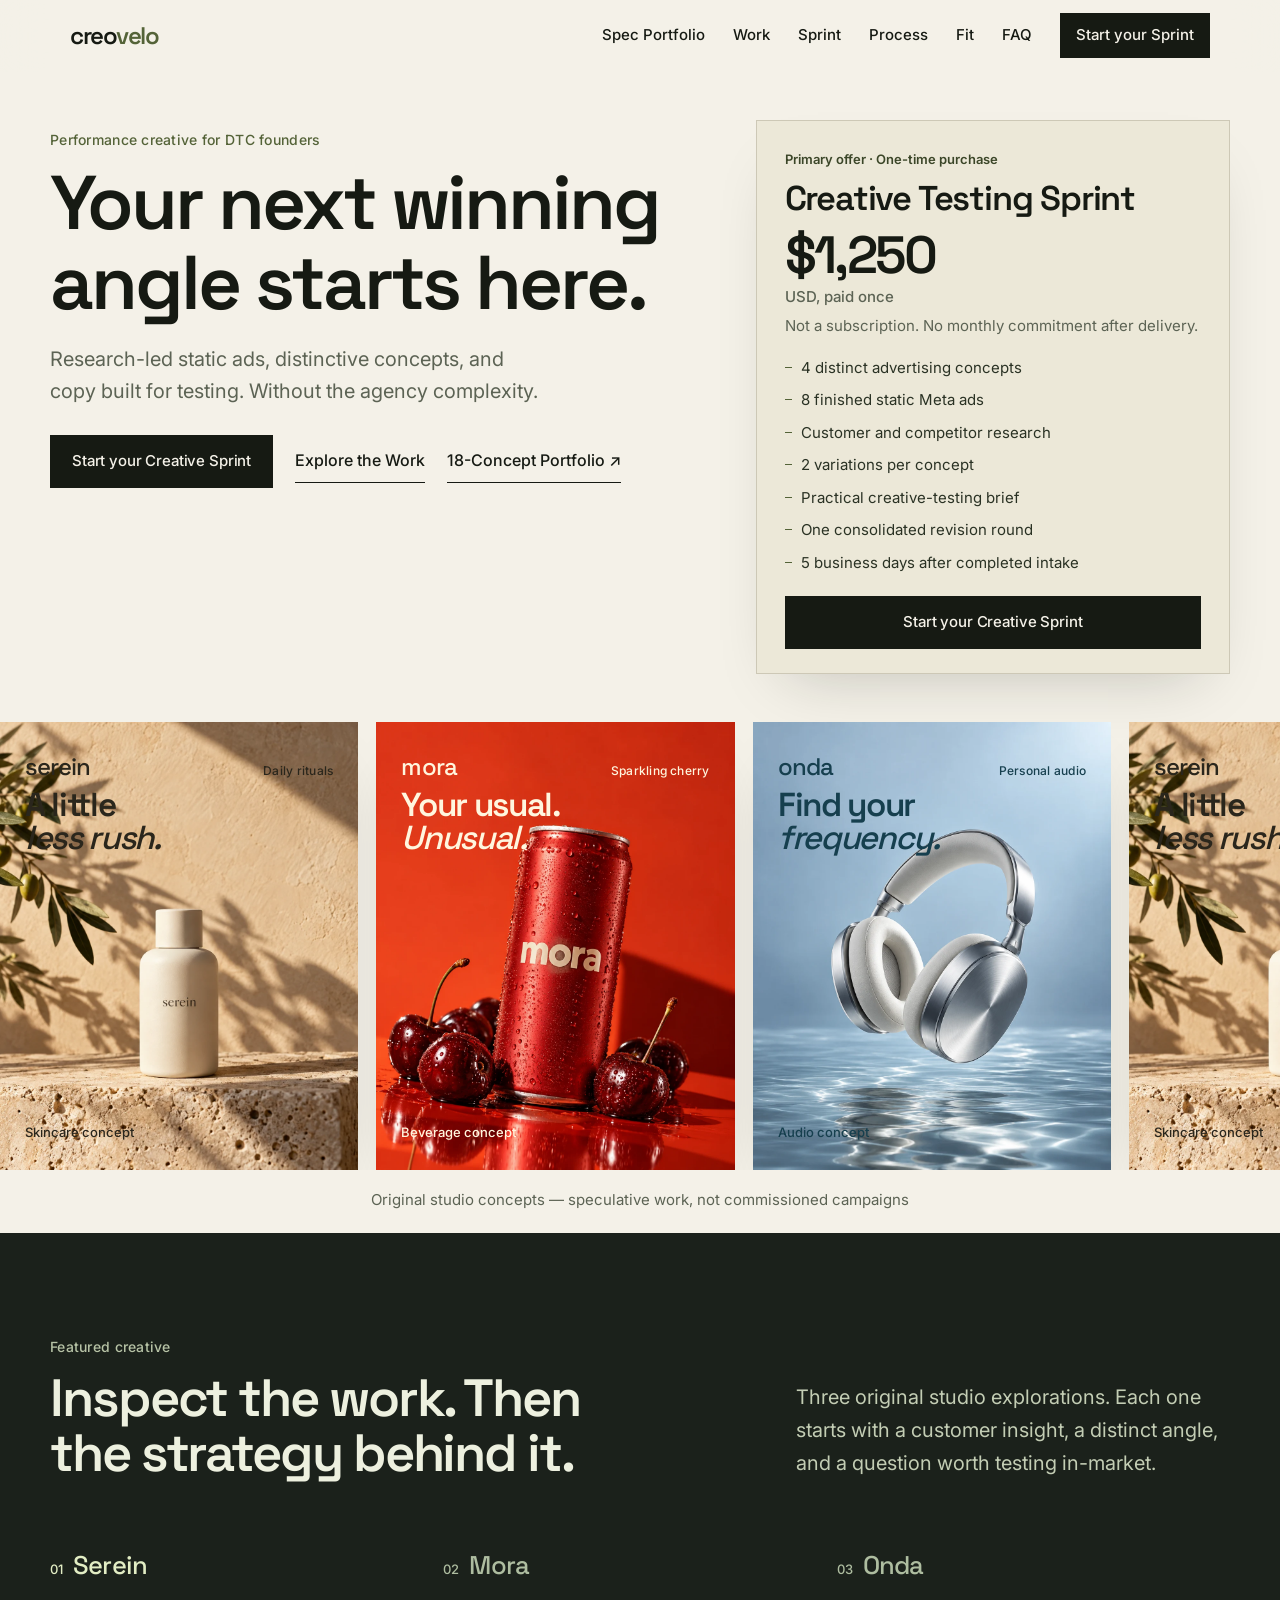
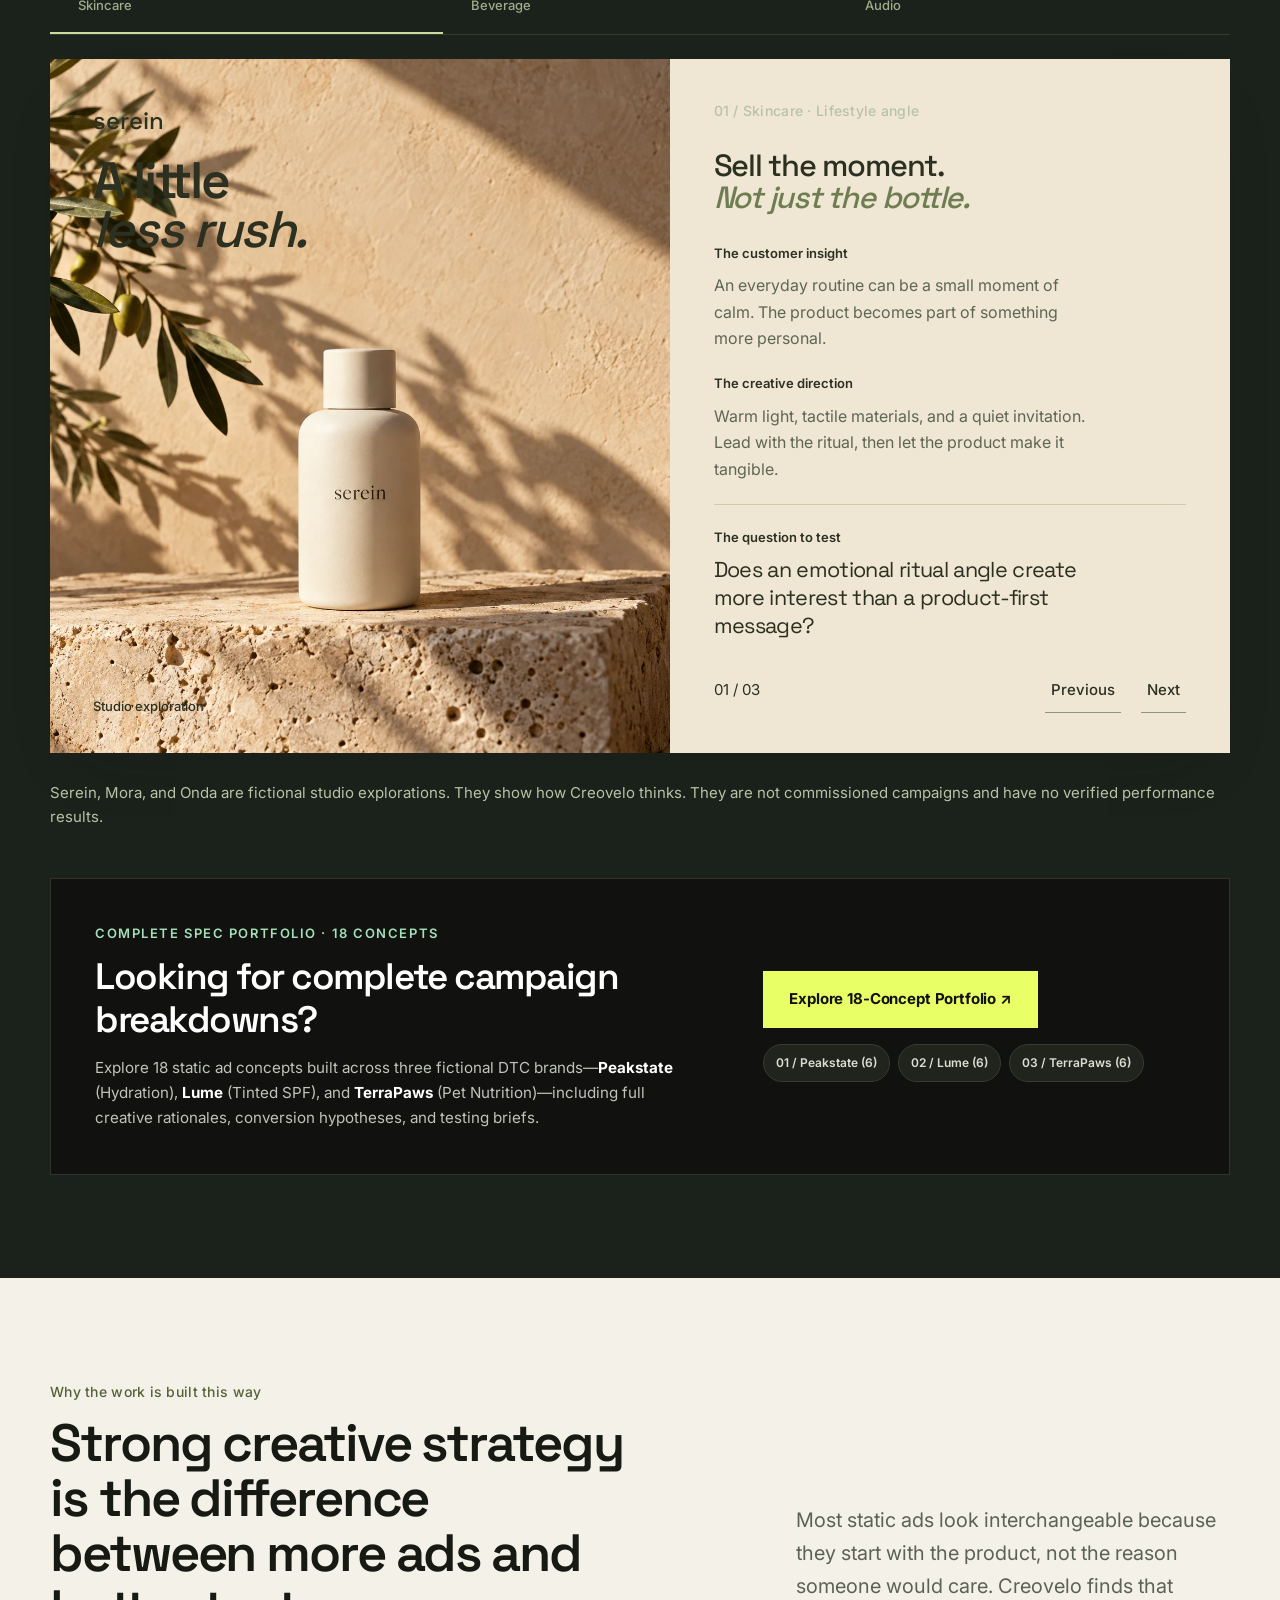
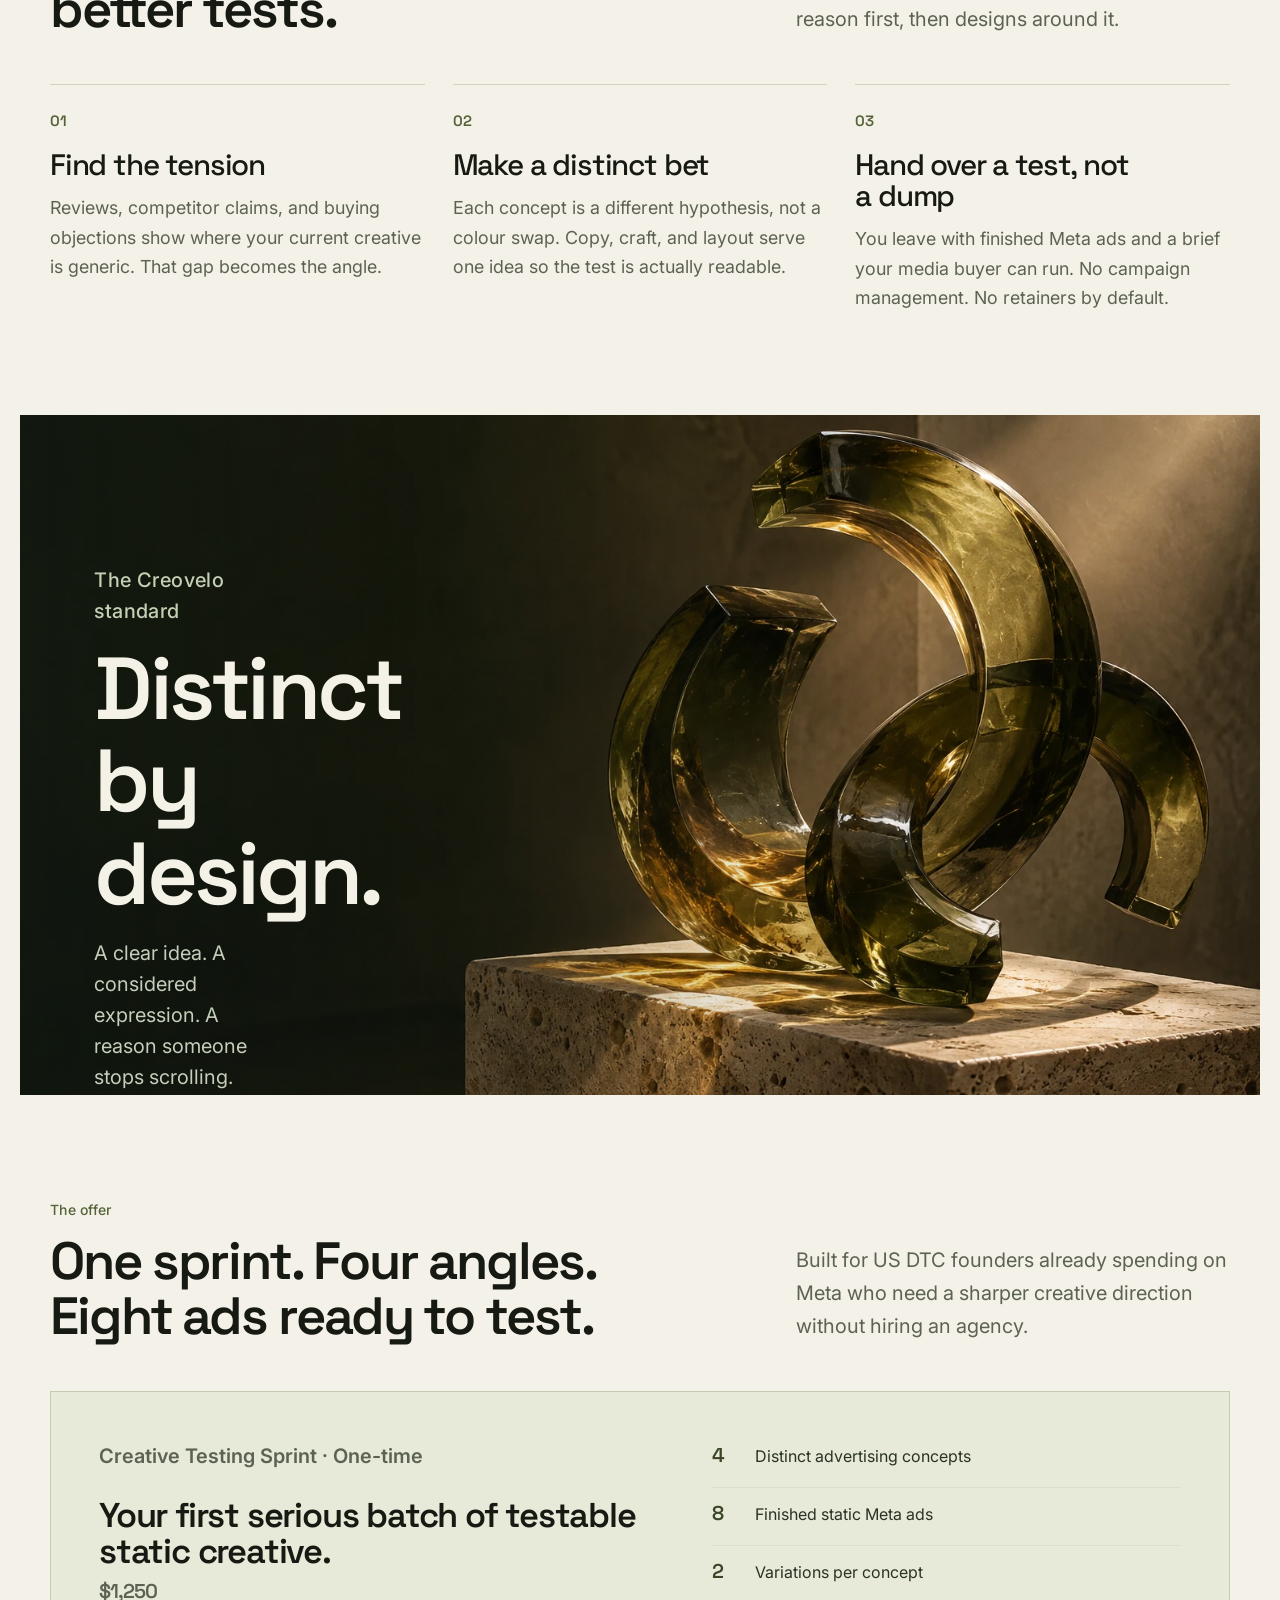
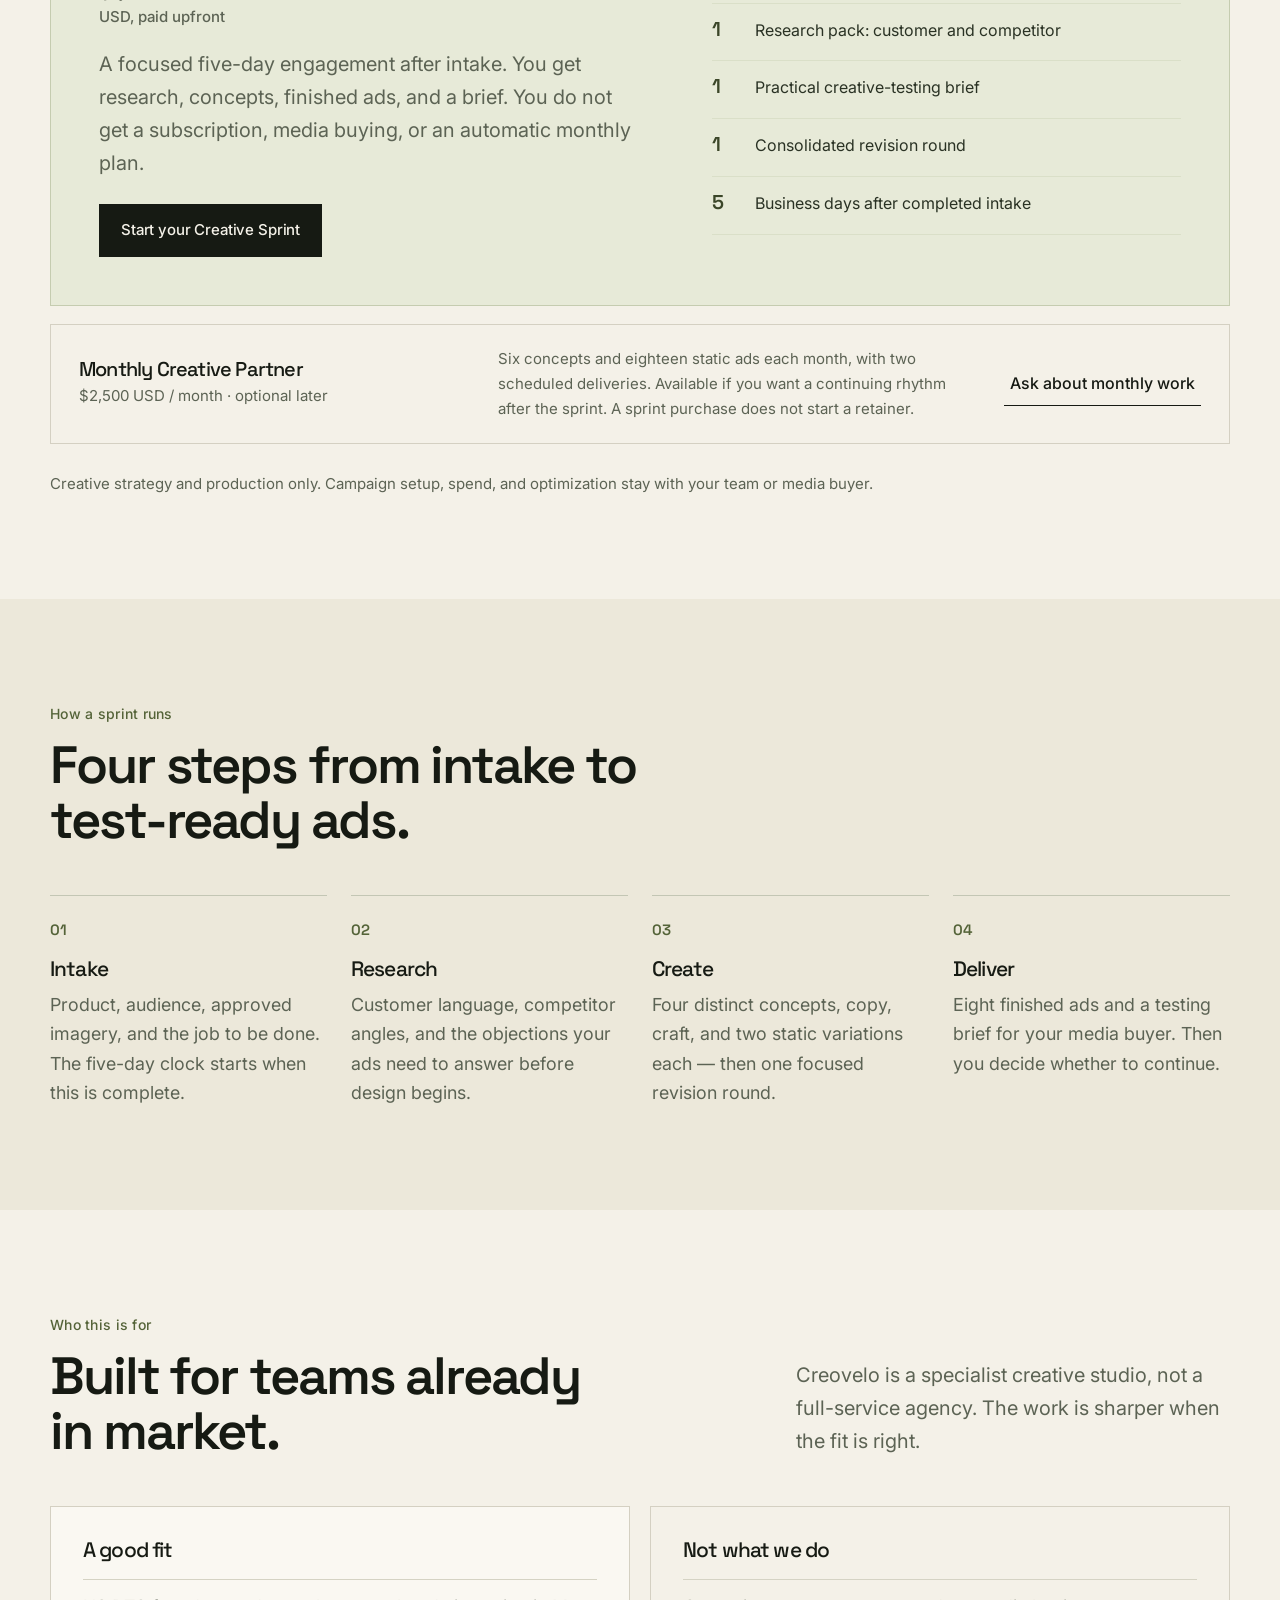
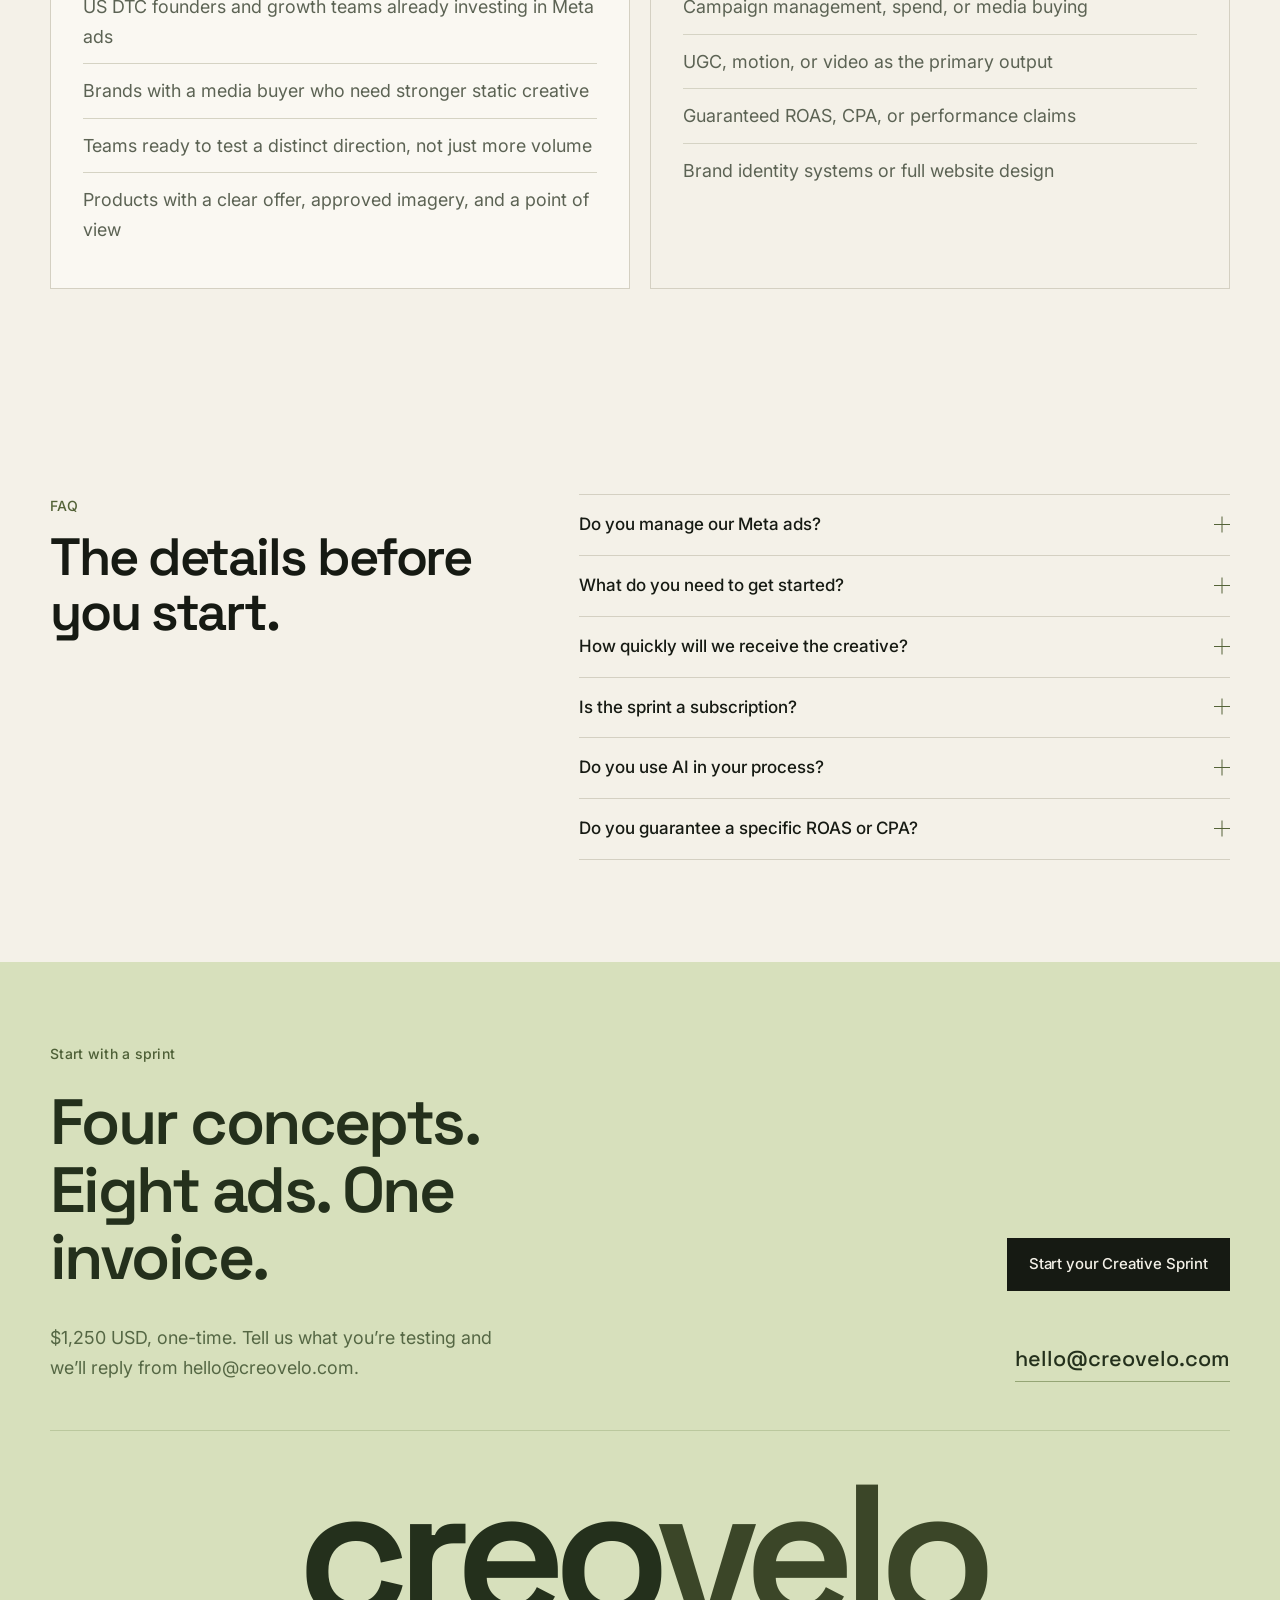
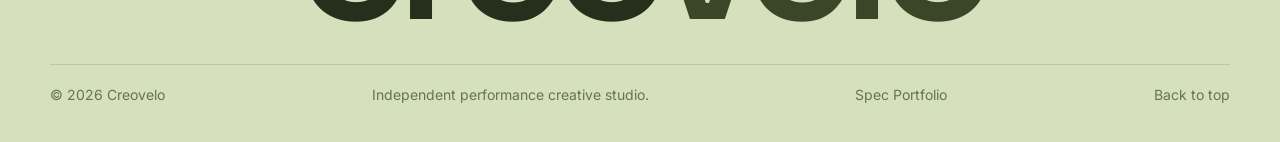
==== commit 701c211e: "Add complete 18-concept spec portfolio and site integrations - Add /spec-portfolio/ with full intera" ====
--- a/index.html
+++ b/index.html
@@ -42,6 +42,7 @@
   <header class="header">
     <a class="wordmark" href="#top" aria-label="Creovelo home">creo<span>velo</span></a>
     <nav id="navigation" aria-label="Main navigation">
+      <a href="/spec-portfolio/">Spec Portfolio</a>
       <a href="#work">Work</a>
       <a href="#offer">Sprint</a>
       <a href="#process">Process</a>
@@ -61,9 +62,11 @@
           <p class="kicker">Performance creative for DTC founders</p>
           <h1 id="hero-title">Your next winning angle starts here.</h1>
           <p class="hero-lead">Research-led static ads, distinctive concepts, and copy built for testing. Without the agency complexity.</p>
+          <p class="hero-price-chip"><strong>$1,250 USD</strong> Creative Testing Sprint · one-time, no subscription</p>
           <div class="hero-actions">
             <button class="button" data-contact="Creative Testing Sprint">Start your Creative Sprint</button>
             <a class="text-link" href="#work">Explore the Work</a>
+            <a class="text-link" href="/spec-portfolio/">18-Concept Portfolio ↗</a>
           </div>
         </div>
 
@@ -180,6 +183,22 @@
           </div>
         </div>
         <p class="fine-print">Serein, Mora, and Onda are fictional studio explorations. They show how Creovelo thinks. They are not commissioned campaigns and have no verified performance results.</p>
+
+        <div class="spec-portfolio-callout">
+          <div class="spec-callout-text">
+            <p class="kicker">Complete Spec Portfolio · 18 Concepts</p>
+            <h3>Looking for complete campaign breakdowns?</h3>
+            <p>Explore 18 static ad concepts built across three fictional DTC brands—<strong>Peakstate</strong> (Hydration), <strong>Lume</strong> (Tinted SPF), and <strong>TerraPaws</strong> (Pet Nutrition)—including full creative rationales, conversion hypotheses, and testing briefs.</p>
+          </div>
+          <div class="spec-callout-action">
+            <a href="/spec-portfolio/" class="button">Explore 18-Concept Portfolio ↗</a>
+            <div class="spec-brand-pills">
+              <a href="/spec-portfolio/#peakstate">01 / Peakstate (6)</a>
+              <a href="/spec-portfolio/#lume">02 / Lume (6)</a>
+              <a href="/spec-portfolio/#terrapaws">03 / TerraPaws (6)</a>
+            </div>
+          </div>
+        </div>
       </div>
     </section>
 
@@ -382,6 +401,7 @@
         <footer>
           <span>© <span id="year">2026</span> Creovelo</span>
           <span>Independent performance creative studio.</span>
+          <a href="/spec-portfolio/">Spec Portfolio</a>
           <a href="#top">Back to top</a>
         </footer>
       </div>
--- a/style.css
+++ b/style.css
@@ -212,6 +212,19 @@
   color: var(--muted);
   max-width: 38ch;
 }
+.hero-price-chip {
+  display: none;
+  margin-top: 16px;
+  font-size: 1rem;
+  font-weight: 500;
+  color: var(--ink-soft);
+}
+.hero-price-chip strong {
+  font-family: var(--display);
+  font-size: 1.15em;
+  font-weight: 600;
+  letter-spacing: -0.03em;
+}
 .hero-actions {
   display: flex;
   align-items: center;
@@ -920,6 +933,7 @@
   .offer-primary,
   .offer-secondary,
   .why-grid { grid-template-columns: 1fr; gap: 24px; }
+  .hero-price-chip { display: block; }
   .offer-secondary { grid-template-columns: 1fr; }
   .project-thinking { padding: 28px; }
   .project-panel,
@@ -1051,3 +1065,96 @@
   .chapter-frame img { transform: none; }
   .motion-ready .reveal { opacity: 1; transform: none; }
 }
+
+/* Spec Portfolio Callout Banner in #work */
+.spec-portfolio-callout {
+  margin-top: 48px;
+  background: var(--dark, #11120f);
+  color: #fff;
+  border: 1px solid #2e3528;
+  padding: clamp(28px, 4vw, 44px);
+  display: grid;
+  grid-template-columns: 1.2fr 0.8fr;
+  gap: 36px;
+  align-items: center;
+}
+.spec-callout-text .kicker {
+  color: #a4e0b9;
+  font-size: 0.8125rem;
+  letter-spacing: 0.12em;
+  text-transform: uppercase;
+  font-weight: 600;
+  margin-bottom: 12px;
+}
+.spec-callout-text h3 {
+  font-family: var(--display);
+  font-size: clamp(1.6rem, 3vw, 2.3rem);
+  font-weight: 600;
+  letter-spacing: -0.04em;
+  line-height: 1.15;
+  margin-bottom: 14px;
+}
+.spec-callout-text p {
+  color: #c0c3b8;
+  font-size: 0.95rem;
+  line-height: 1.65;
+  max-width: 58ch;
+}
+.spec-callout-text strong {
+  color: #fff;
+}
+.spec-callout-action {
+  display: flex;
+  flex-direction: column;
+  gap: 16px;
+  align-items: flex-start;
+}
+.spec-callout-action .button {
+  background: #e8ff65;
+  color: #11120f;
+  font-weight: 700;
+  border-color: #e8ff65;
+  padding: 16px 26px;
+  text-decoration: none;
+  font-size: 0.9375rem;
+}
+.spec-callout-action .button:hover {
+  background: #d4ec53;
+}
+.spec-brand-pills {
+  display: flex;
+  gap: 8px;
+  flex-wrap: wrap;
+}
+.spec-brand-pills a {
+  display: inline-block;
+  padding: 8px 12px;
+  border-radius: 100px;
+  background: #20241d;
+  border: 1px solid #363c30;
+  color: #dbe0d2;
+  font-size: 0.75rem;
+  font-weight: 600;
+  text-decoration: none;
+  transition: all .2s ease;
+}
+.spec-brand-pills a:hover {
+  background: #2e3528;
+  color: #fff;
+  border-color: #a4e0b9;
+}
+
+@media (max-width: 820px) {
+  .spec-portfolio-callout {
+    grid-template-columns: 1fr;
+    gap: 24px;
+  }
+  .spec-callout-action {
+    width: 100%;
+  }
+  .spec-callout-action .button {
+    width: 100%;
+    text-align: center;
+  }
+}
+
